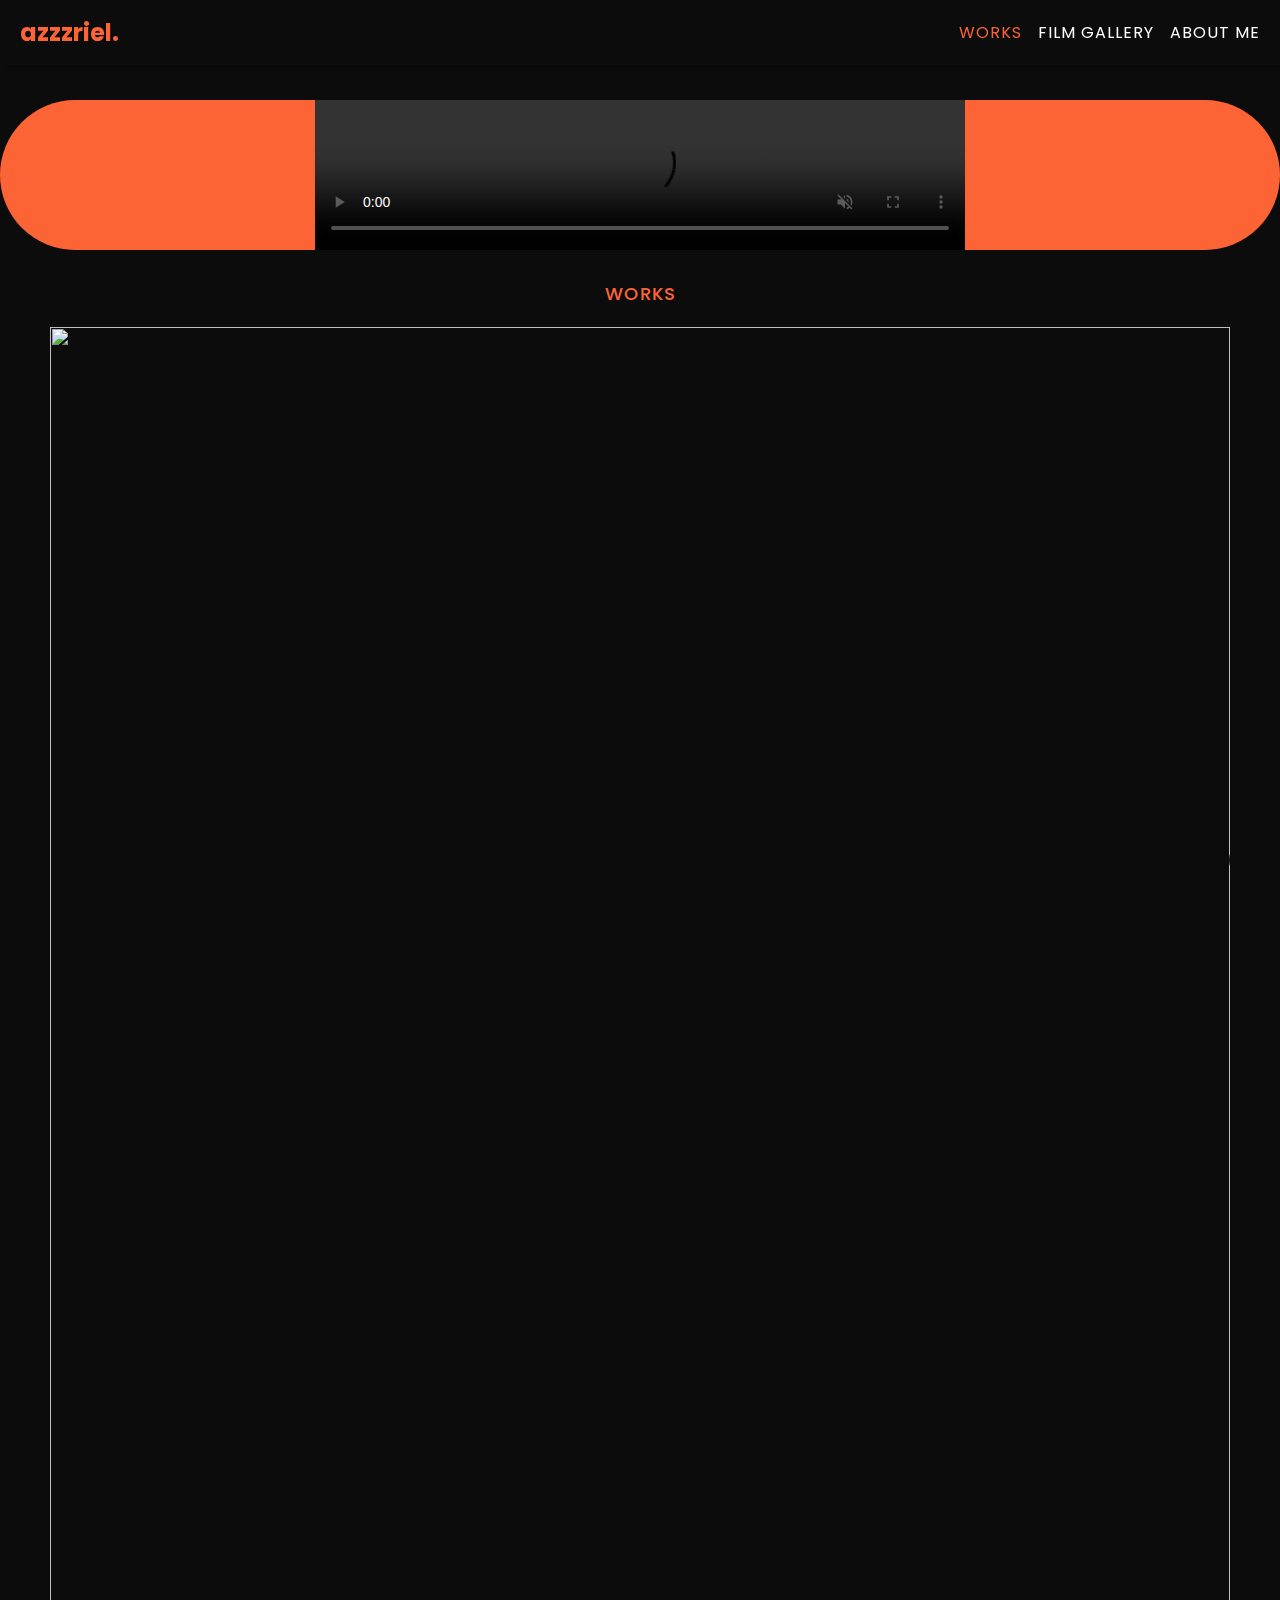
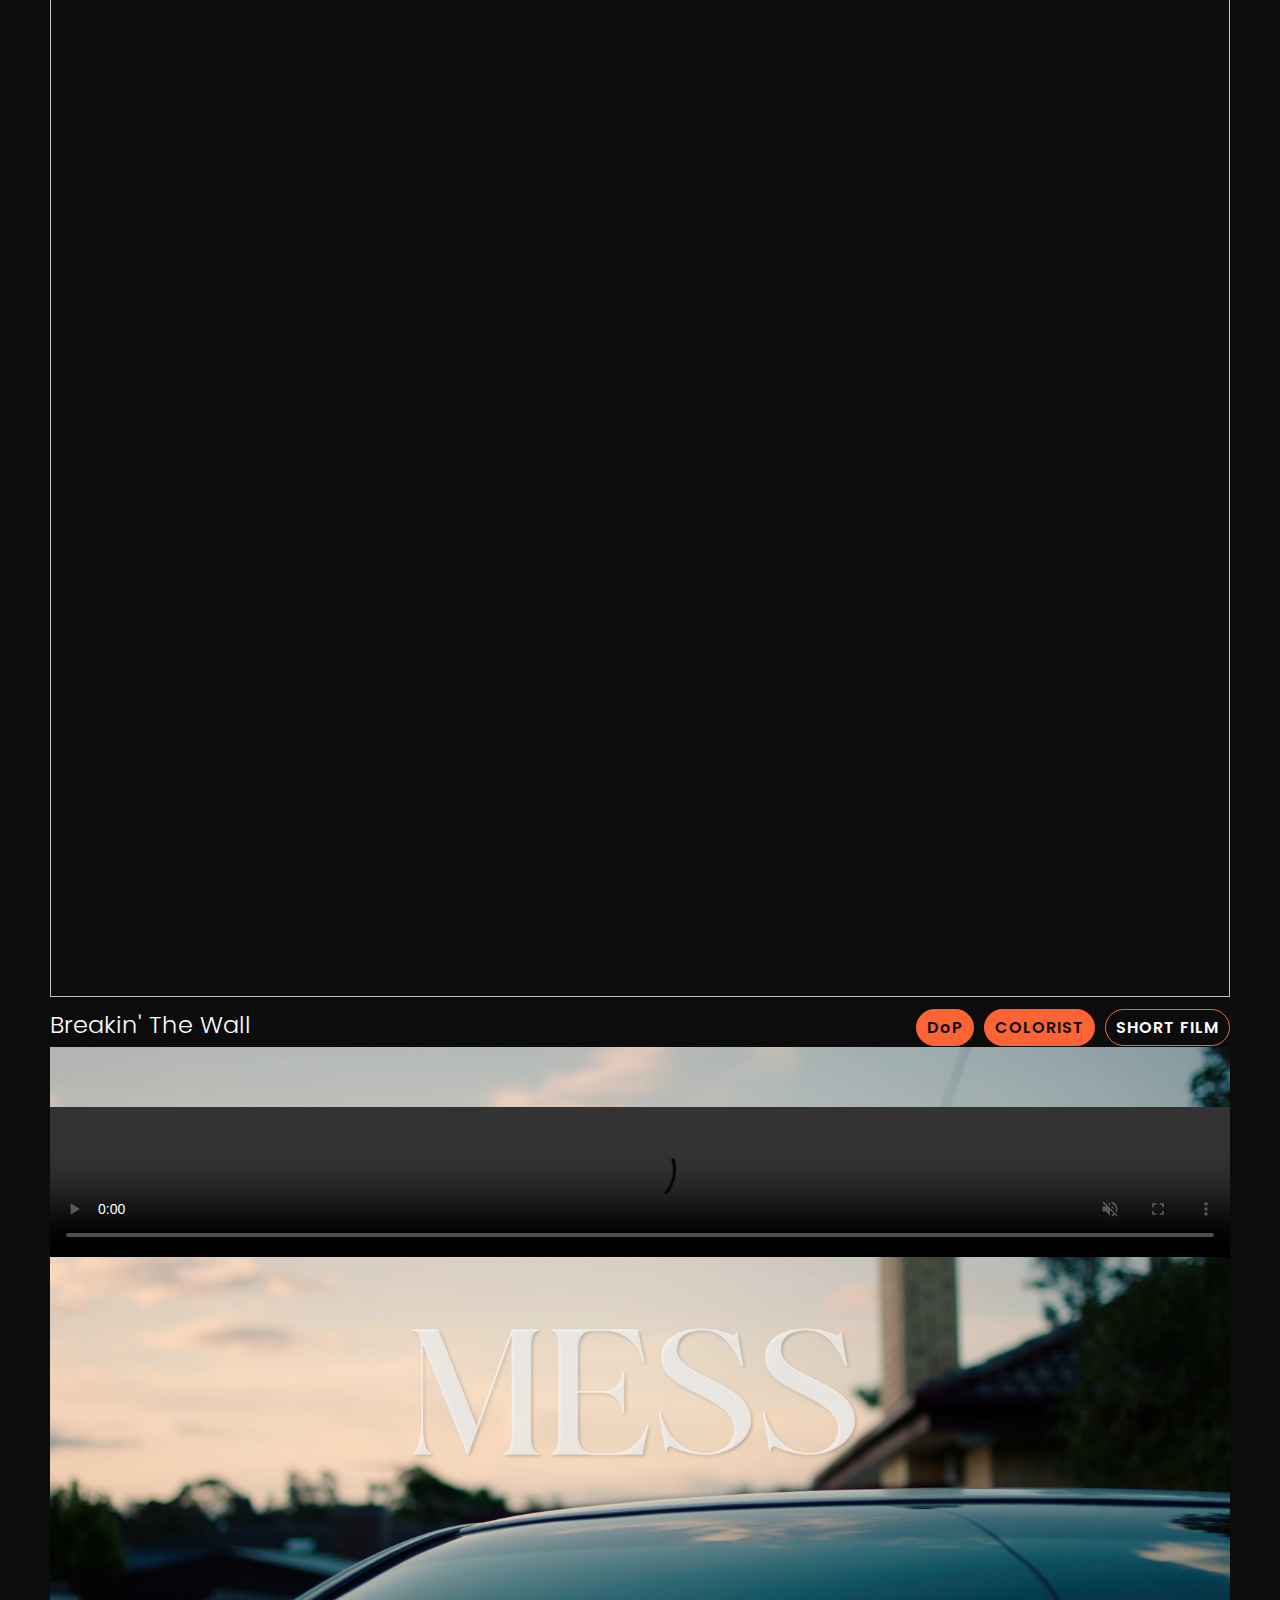
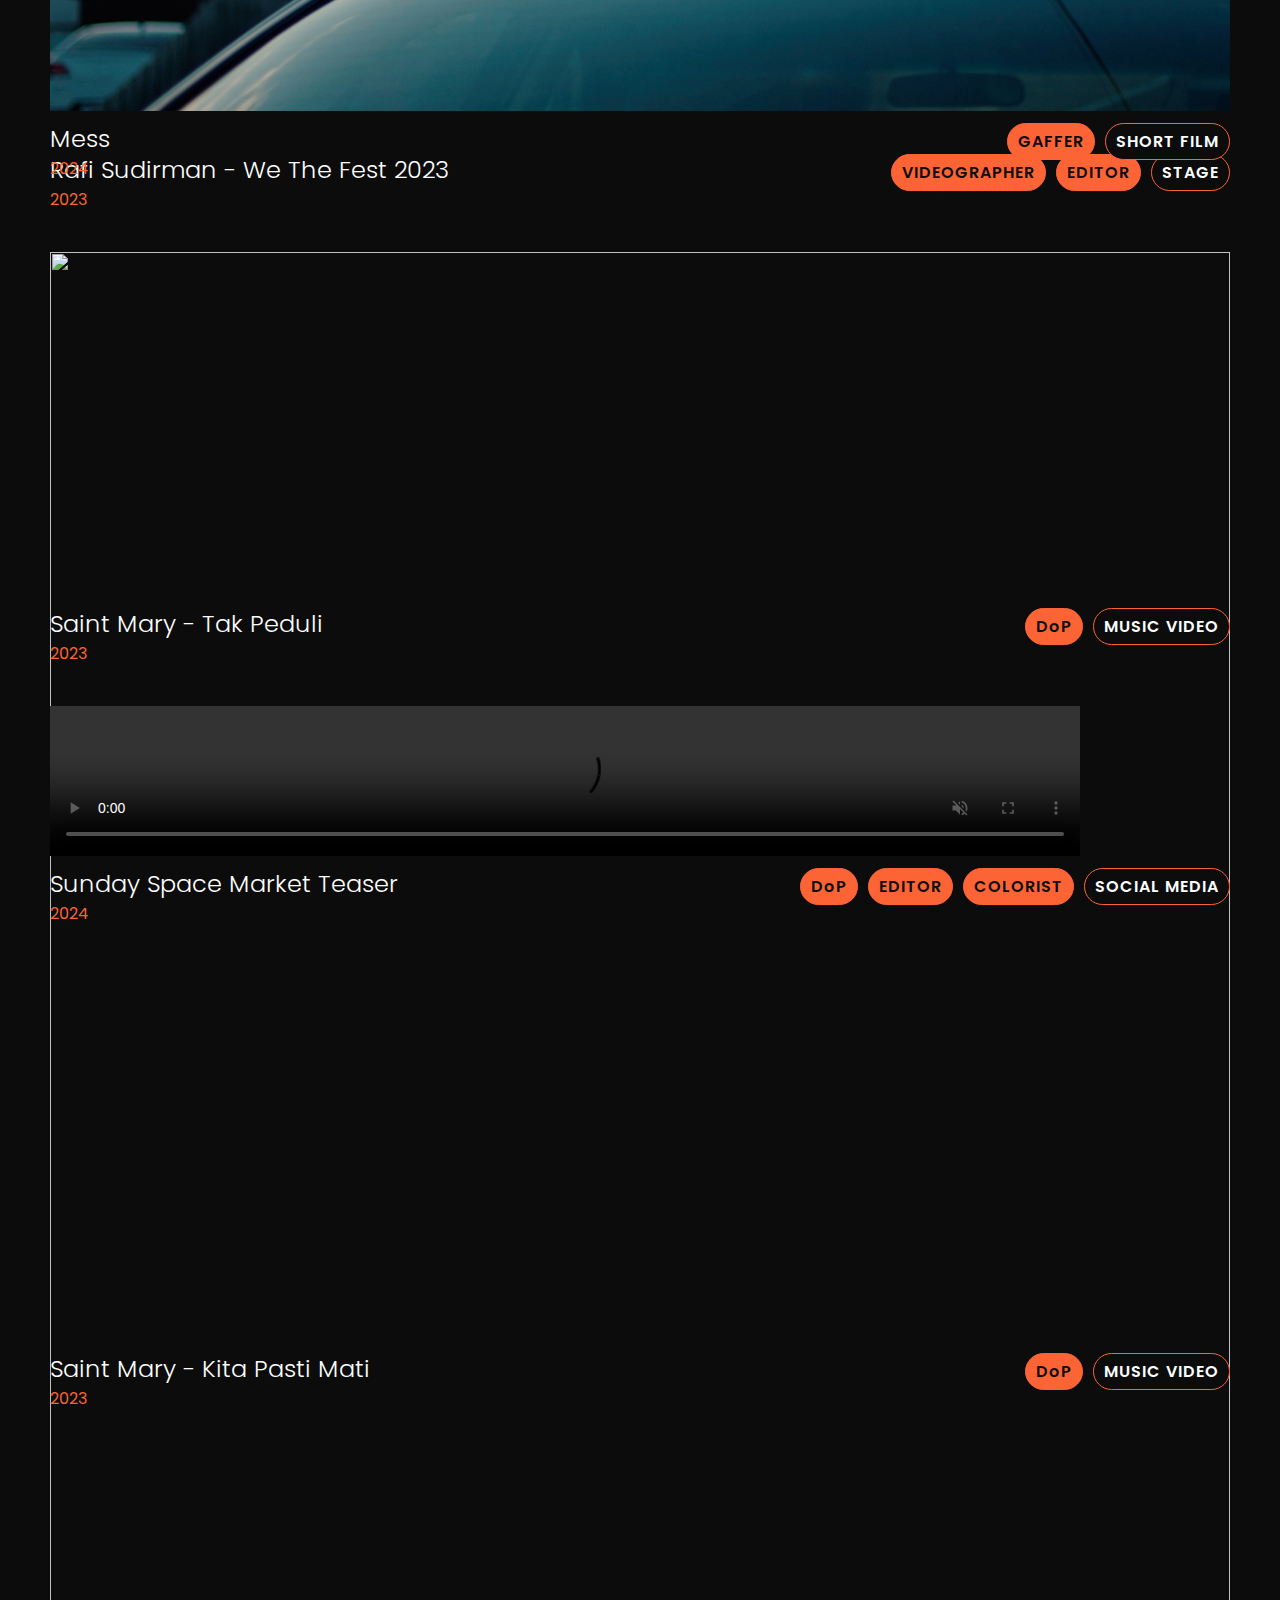
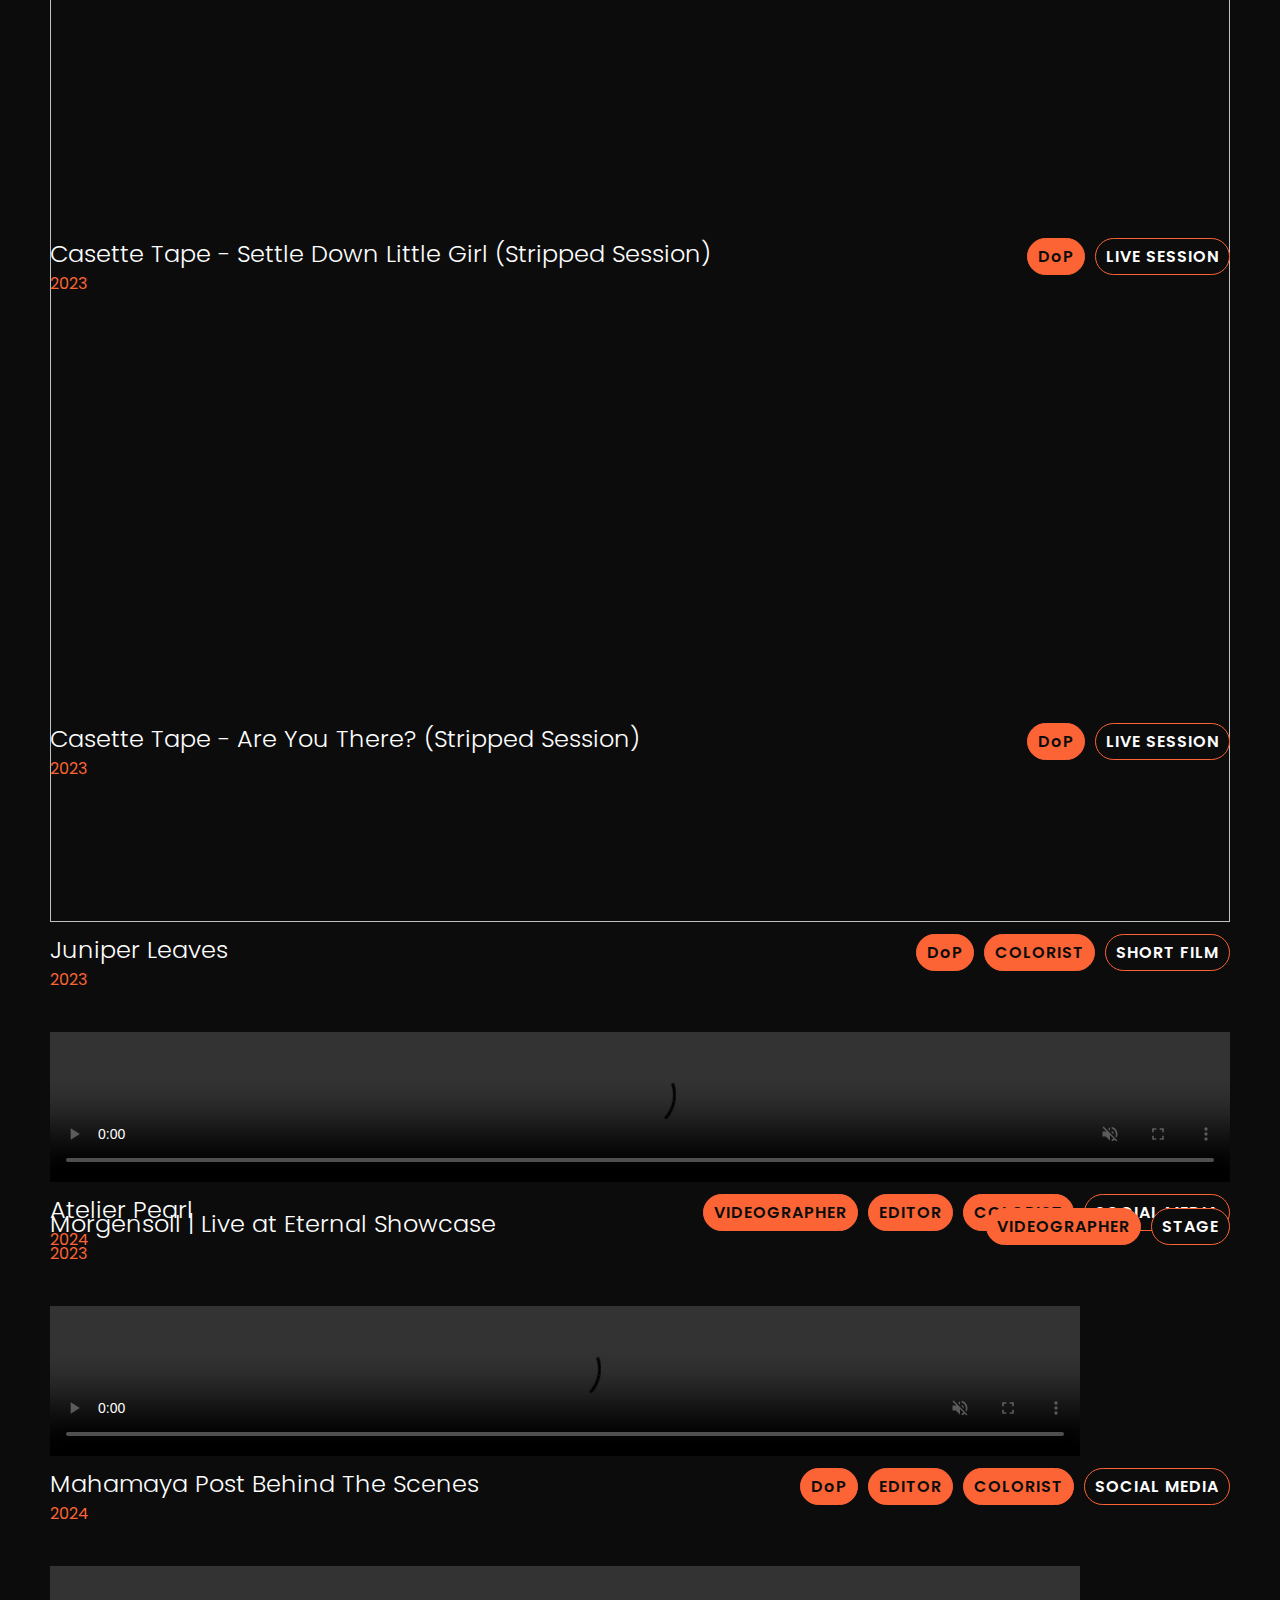
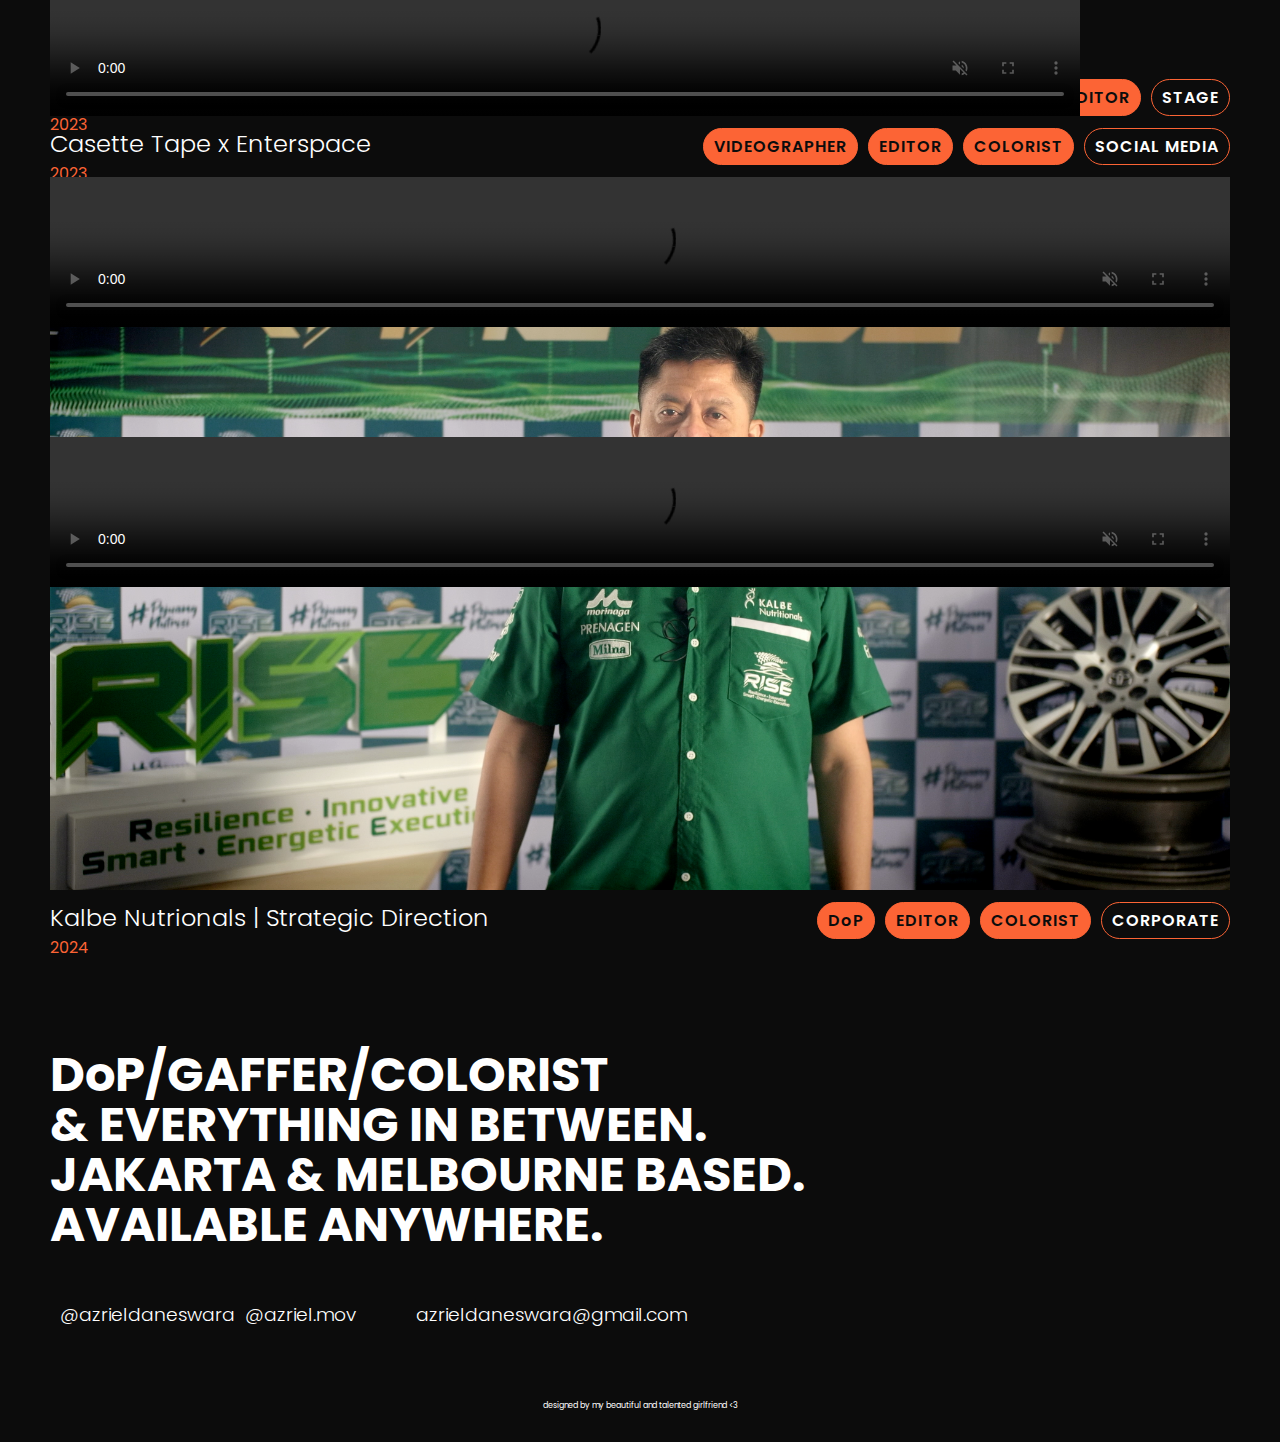
==== index.html @ 89748a07 "Add image" ====
<html lang="en"></html>
<head>
    <meta charset="UTF-8">
    <meta name="viewport" content="width=device-width, initial-scale=1.0">
    <link rel="stylesheet" href="style.css">
    <link rel="stylesheet" href="https://cdnjs.cloudflare.com/ajax/libs/font-awesome/4.7.0/css/font-awesome.min.css">
    <script src="https://kit.fontawesome.com/999fa797e5.js" crossorigin="anonymous"></script>
    <link rel="preconnect" href="https://fonts.googleapis.com">
    <link rel="preconnect" href="https://fonts.gstatic.com" crossorigin>
    <script type="module" src="https://unpkg.com/ionicons@7.1.0/dist/ionicons/ionicons.esm.js"></script>
    <script nomodule src="https://unpkg.com/ionicons@7.1.0/dist/ionicons/ionicons.js"></script>
    <link href="https://fonts.googleapis.com/css2?family=Poppins:ital,wght@0,100;0,200;0,300;0,400;0,500;0,600;0,700;0,800;0,900;1,100;1,200;1,300;1,400;1,500;1,600;1,700;1,800;1,900&display=swap" rel="stylesheet">
    <link rel="icon" href="IMAGES/azriel_logo.png" type="image/x-icon">
    <title>azzzriel.</title>
</head>
<body>
    <div class="arrowup">
        <a href="#">
            <ion-icon name="chevron-up-circle-outline"></ion-icon>
        </a>
    </div>

    <div class="container">
        <div class="header">
            <a href="index.html" class="logo">azzzriel.</a>

            <div class="group">
                <ul class="navbar">
                    <li><a href="index.html" class="active">WORKS</a></li>
                    <li><a href="filmgallery.html">FILM GALLERY</a></li>
                    <li><a href="aboutme.html">ABOUT ME</a></li>
                </ul>
            </div>
        </div>
        
        <div class="landing">
            <div class="showreel">
                <!-- <iframe
                    src="https://www.youtube.com/embed/08TsNVmDS-8?si=S744cr6_Y9NCo9oM" title="YouTube video player" frameborder="0" allow="accelerometer; autoplay; clipboard-write; encrypted-media; gyroscope; picture-in-picture; web-share" referrerpolicy="strict-origin-when-cross-origin" allowfullscreen>
                </iframe> -->

                <video autoplay loop controls muted src="IMAGES/my everything showreel.mp4"></video>
            </div>

            <div class="title">
                <h1>
                    WORKS
                </h1>
                <ion-icon name="arrow-down-outline"></ion-icon>
            </div>

            <div class="works">
                <div class="c1">
                    <div>
                        <div>
                            <a href="breakinthewall.html">
                                <img src="https://github.com/mekflari/azzzriel/blob/main/IMAGES/breakinthewall3.jpg">
                            </a> 
                        </div>

                        <div class="desc">
                            <div>
                                <a href="breakinthewall.html">
                                    <h3>Breakin' The Wall</h3>
                                </a>
                                <p>2022</p>
                            </div>

                            <div style="display: flex; float: left; gap: 10px;">
                                <div class="role">
                                    <h2>DoP</h2>
                                    <h2>COLORIST</h2>
                                </div>
                                
                                <div class="cat2">
                                    <h2>SHORT FILM</h2>    
                                </div>
                                
                            </div>
                        </div>
                    </div>

                    <div>
                        <div>
                            <a href="jembatankehidupan.html">
                                <video autoplay muted loop controls src="IMAGES/opening.mp4"></video>
                            </a>
                        </div>

                        <div class="desc">
                            <div>
                                <a href="jembatankehidupan.html">
                                    <h3>Jembatan Kehidupan</h3>    
                                </a>
                                <p>2024</p>
                            </div>

                            <div style="display: flex; float: left; gap: 10px;">
                                <div class="role">
                                    <h2>DoP</h2>
                                    <h2>COLORIST</h2>
                                </div>
                                
                                <div class="cat2">
                                    <h2>SHORT FILM</h2>    
                                </div>
                                
                            </div>
                        </div>
                    </div>

                    <div>
                        <div>
                                <iframe 
                                    src="https://www.youtube.com/embed/tYbRyp_MPa0?si=NCiZ2ZowxexEMDh-" title="YouTube video player" frameborder="0" allow="accelerometer; autoplay; clipboard-write; encrypted-media; gyroscope; picture-in-picture; web-share" referrerpolicy="strict-origin-when-cross-origin" allowfullscreen>
                                </iframe>
                        </div>

                        <div class="desc">
                            <div>
                                <h3>Rafi Sudirman - We The Fest 2023</h3>
                                <p>2023</p>
                            </div>

                            <div style="display: flex; float: left; gap: 10px;">
                                <div class="role">
                                    <h2>VIDEOGRAPHER</h2>
                                    <h2>EDITOR</h2>
                                </div>
                                
                                <div class="cat2">
                                    <h2>STAGE</h2>    
                                </div>
                                
                            </div>
                        </div>
                    </div>

                    <div>
                        <div>
                            <a href="juniperleaves.html">
                                <img src="IMAGES/juniper9.png" alt="">
                            </a>
                        </div>

                        <div class="desc">
                            <div>
                                <a href="juniperleaves.html">
                                    <h3>Juniper Leaves</h3>
                                </a>
                                <p>2023</p>
                            </div>

                            <div style="display: flex; float: left; gap: 10px;">
                                <div class="role">
                                    <h2>DoP</h2>
                                    <h2>COLORIST</h2>
                                </div>
                                
                                <div class="cat2">
                                    <h2>SHORT FILM</h2>    
                                </div>
                                
                            </div>
                        </div>
                    </div>

                    <div>
                        <div>
                                <video autoplay muted loop controls src="IMAGES/atelier1.mp4"></video>    
                        </div>

                        <div class="desc">
                            <div>
                                <h3>Atelier Pearl</h3>
                                <p>2024</p>
                            </div>

                            <div style="display: flex; float: left; gap: 10px;">
                                <div class="role">
                                    <h2>VIDEOGRAPHER</h2>
                                    <h2>EDITOR</h2>
                                    <h2>COLORIST</h2>
                                </div>
                                
                                <div class="cat2">
                                    <h2>SOCIAL MEDIA</h2>    
                                </div>
                                
                            </div>
                        </div>
                    </div>

                    <div>
                        <div>
                                <iframe 
                                    src="https://www.youtube.com/embed/-m-BBaX5uXI?si=zb0UPKPf_3zxZwxr" title="YouTube video player" frameborder="0" allow="accelerometer; autoplay; clipboard-write; encrypted-media; gyroscope; picture-in-picture; web-share" referrerpolicy="strict-origin-when-cross-origin" allowfullscreen>
                                </iframe>
                        </div>

                        <div class="desc">
                            <div>
                                <h3>Rafi Sudirman - Java Jazz Festival 2023</h3>
                                <p>2023</p>
                            </div>

                            <div style="display: flex; float: left; gap: 10px;">
                                <div class="role">
                                    <h2>VIDEOGRAPHER</h2>
                                    <h2>EDITOR</h2>
                                </div>
                                
                                <div class="cat2">
                                    <h2>STAGE</h2>    
                                </div>
                                
                            </div>
                        </div>
                    </div>

                    <div>
                        <div>
                                <video autoplay loop muted controls src="IMAGES/mk1.mp4"></video>
                        </div>

                        <div class="desc">
                            <div>
                                <h3>Mahamaya Kitchen</h3>
                                <p>2023</p>
                            </div>

                            <div style="display: flex; float: left; gap: 10px;">
                                <div class="role">
                                    <h2>VIDEOGRAPHER</h2>
                                    <h2>EDITOR</h2>
                                    <h2>COLORIST</h2>
                                </div>
                                
                                <div class="cat2">
                                    <h2>SOCIAL MEDIA</h2>    
                                </div>
                                
                            </div>
                        </div>
                    </div>

                    <div>
                        <div>
                            <a href="logicmess.html">
                                <video autoplay muted loop controls src="IMAGES/logicmess.mp4"></video>
                            </a>
                        </div>

                        <div class="desc">
                            <div>
                                <a href="logicmess.html">
                                    <h3>Arash Buana Showcase Highlight</h3>
                                </a>
                                
                                <p>2023</p>
                            </div>

                            <div style="display: flex; float: left; gap: 10px;">
                                <div class="role">
                                    <h2>VIDEOGRAPHER</h2>
                                    <h2>EDITOR</h2>
                                </div>
                                
                                <div class="cat2">
                                    <h2>STAGE</h2>    
                                </div>
                                
                            </div>
                        </div>
                    </div>

                </div>

                <div class="c2">
                    <div>
                        <div>
                            <a href="mess.html">
                                <img src="IMAGES/mess5.jpeg">
                            </a> 
                        </div>

                        <div class="desc">
                            <div>
                                <a href="mess.html">
                                    <h3>Mess</h3>
                                </a>
                                <p>2024</p>
                            </div>

                            <div style="display: flex; float: left; gap: 10px;">
                                <div class="role">
                                    <h2>GAFFER</h2>
                                </div>
                                
                                <div class="cat2">
                                    <h2>SHORT FILM</h2>    
                                </div>
                                
                            </div>
                        </div>
                    </div>

                    <div>
                        <div>
                                <iframe
                                    src="https://www.youtube.com/embed/85HYRHrJHdY?si=WRpTzwxZLQUI0557" title="YouTube video player" frameborder="0" allow="accelerometer; autoplay; clipboard-write; encrypted-media; gyroscope; picture-in-picture; web-share" referrerpolicy="strict-origin-when-cross-origin" allowfullscreen>
                                </iframe> 
                        </div>

                            <div class="desc">
                                <div>
                                    <h3>Saint Mary - Tak Peduli</h3>
                                    <p>2023</p>
                                </div>
    
                                <div style="display: flex; float: left; gap: 10px;">
                                    <div class="role">
                                        <h2>DoP</h2>
                                    </div>
                                    
                                    <div class="cat2">
                                        <h2>MUSIC VIDEO</h2>    
                                    </div>
                                    
                                </div>   
                        </div>

                        
                    </div>
                    
                    <div>
                        <div>
                            <video autoplay muted loop controls src="IMAGES/ssm1.mp4"></video>  
                        </div>

                        <div class="desc">
                            <div>
                                <h3>Sunday Space Market Teaser</h3>
                                <p>2024</p>
                            </div>

                            <div style="display: flex; float: left; gap: 10px;">
                                <div class="role">
                                    <h2>DoP</h2>
                                    <h2>EDITOR</h2>
                                    <h2>COLORIST</h2>
                                </div>
                                
                                <div class="cat2">
                                    <h2>SOCIAL MEDIA</h2>    
                                </div>
                                
                            </div>
                        </div>
                    </div>

                    <div>
                        <div>
                                <iframe 
                                src="https://www.youtube.com/embed/RXK_qewYXO8?si=-2JFkfqmhlrknTwN" title="YouTube video player" frameborder="0" allow="accelerometer; autoplay; clipboard-write; encrypted-media; gyroscope; picture-in-picture; web-share" referrerpolicy="strict-origin-when-cross-origin" allowfullscreen>
                                </iframe>
                        </div>

                        <div class="desc">
                            <div>
                                <h3>Saint Mary - Kita Pasti Mati</h3>
                                <p>2023</p>
                            </div>

                            <div style="display: flex; float: left; gap: 10px;">
                                <div class="role">
                                    <h2>DoP</h2>
                                </div>
                                
                                <div class="cat2">
                                    <h2>MUSIC VIDEO</h2>    
                                </div>
                                
                            </div>
                        </div>
                    </div>

                    <div>
                            <div>
                                    <iframe 
                                        src="https://www.youtube.com/embed/5t6fX6Cphj8?si=tG-tSpg3b7LQcJK7" title="YouTube video player" frameborder="0" allow="accelerometer; autoplay; clipboard-write; encrypted-media; gyroscope; picture-in-picture; web-share" referrerpolicy="strict-origin-when-cross-origin" allowfullscreen>
                                    </iframe> 
                            </div>

                            <div class="desc">
                                <div>
                                    <h3>Casette Tape - Settle Down Little Girl (Stripped Session)</h3>
                                    <p>2023</p>
                                </div>
    
                                <div style="display: flex; float: left; gap: 10px;">
                                    <div class="role">
                                        <h2>DoP</h2>
                                    </div>
                                    
                                    <div class="cat2">
                                        <h2>LIVE SESSION</h2>    
                                    </div>
                                    
                                </div>
                            </div>
                    </div>

                    <div>
                            <div>
                                    <iframe 
                                        src="https://www.youtube.com/embed/m-Fo6HYBjqw?si=2d3_7oXNBnqaqWnL" title="YouTube video player" frameborder="0" allow="accelerometer; autoplay; clipboard-write; encrypted-media; gyroscope; picture-in-picture; web-share" referrerpolicy="strict-origin-when-cross-origin" allowfullscreen>
                                    </iframe> 
                            </div>

                            <div class="desc">
                                <div>
                                    <h3>Casette Tape - Are You There? (Stripped Session)</h3>
                                    <p>2023</p>
                                </div>
    
                                <div style="display: flex; float: left; gap: 10px;">
                                    <div class="role">
                                        <h2>DoP</h2>
                                    </div>
                                    
                                    <div class="cat2">
                                        <h2>LIVE SESSION</h2>    
                                    </div>
                                    
                                </div>
                            </div>
                    </div>

                    <div>
                            <div>
                                    <iframe
                                        src="https://www.youtube.com/embed/96naYE-a3aA?si=ufsjVA-eX4OLwpkj" title="YouTube video player" frameborder="0" allow="accelerometer; autoplay; clipboard-write; encrypted-media; gyroscope; picture-in-picture; web-share" referrerpolicy="strict-origin-when-cross-origin" allowfullscreen>
                                    </iframe>
                            </div>

                            <div class="desc">
                                <div>
                                    <h3>Morgensoll | Live at Eternal Showcase</h3>
                                    <p>2023</p>
                                </div>
    
                                <div style="display: flex; float: left; gap: 10px;">
                                    <div class="role">
                                        <h2>VIDEOGRAPHER</h2>
                                    </div>
                                    
                                    <div class="cat2">
                                        <h2>STAGE</h2>    
                                    </div>
                                    
                                </div>
                            </div>
                    </div>

                    <div>
                            <div>
                                    <video autoplay muted loop controls src="IMAGES/btsmonde.mp4"></video>
                            </div>

                            <div class="desc">
                                <div>
                                    <h3>Mahamaya Post Behind The Scenes</h3>
                                    <p>2024</p>
                                </div>
    
                                <div style="display: flex; float: left; gap: 10px;">
                                    <div class="role">
                                        <h2>DoP</h2>
                                        <h2>EDITOR</h2>
                                        <h2>COLORIST</h2>
                                    </div>
                                    
                                    <div class="cat2">
                                        <h2>SOCIAL MEDIA</h2>    
                                    </div>
                                    
                                </div>
                            </div>
                    </div>

                    <div>
                        <div>
                                <video autoplay muted loop controls src="IMAGES/ctenterprise.mp4"></video>
                        </div>

                        <div class="desc">
                            <div>
                                <h3>Casette Tape x Enterspace</h3>
                                <p>2023</p>
                            </div>

                            <div style="display: flex; float: left; gap: 10px;">
                                <div class="role">
                                    <h2>VIDEOGRAPHER</h2>
                                    <h2>EDITOR</h2>
                                    <h2>COLORIST</h2>
                                </div>
                                
                                <div class="cat2">
                                    <h2>SOCIAL MEDIA</h2>    
                                </div>
                                
                            </div>
                        </div>
                    </div>

                    <div>
                        <div>
                            <a href="kalbe.html">
                                <img src="IMAGES/kalbe3.jpg" alt="">
                            </a>
                        </div>

                        <div class="desc">
                            <div>
                                <a href="kalbe.html">
                                    <h3>Kalbe Nutrionals | Strategic Direction</h3>
                                </a>
                                
                                <p>2024</p>
                            </div>

                            <div style="display: flex; float: left; gap: 10px;">
                                <div class="role">
                                    <h2>DoP</h2>
                                    <h2>EDITOR</h2>
                                    <h2>COLORIST</h2>
                                </div>
                                
                                <div class="cat2">
                                    <h2>CORPORATE</h2>    
                                </div>
                                
                            </div>
                        </div>
                    </div>
                </div>
            </div>

            <div class="about">
                <h1>DoP/GAFFER/COLORIST
                    <br> & EVERYTHING IN BETWEEN.
                    <br> JAKARTA & MELBOURNE BASED.
                    <br> AVAILABLE ANYWHERE.
                </h1>
                <br>
                <br>

                <div class="contact">
                    <div class="insta">
                        <div class="icon">
                            <ion-icon name="logo-instagram"></ion-icon>
                        </div>
                        
                        <h3>@azrieldaneswara</h3>
                        <h3>@azriel.mov</h3>
                    </div>

                    <br>
                    <br>

                    <div class="mail">
                        <div class="icon">
                            <ion-icon name="mail-outline"></ion-icon>
                        </div>
                        <h3>azrieldaneswara@gmail.com</h3>
                    </div>
                </div>

            </div>

            

            <div class="footer">
                <p>designed by my beautiful and talented girlfriend <3</p>
            </div>
        </div>
    </div>
</body>
</html>
---- style.css ----
* {
    margin: 0;
    padding: 0;
    font-family: 'Poppins';
}

html {
    scroll-behavior: smooth;
}

body {
    min-height: 100vh;
    overflow-x: hidden;
    background-color: #0C0C0C;
}

.poppins-regular {
    font-family: "Poppins", sans-serif;
    font-weight: 400;
    font-style: normal;
}

.poppins-bold {
    font-family: "PoppinsBold", sans-serif;
    font-weight: 700;
    font-style: normal;
}

.arrowup {
    position: fixed;
    width: 40px;
    height: 40px;
    background: #0C0C0C;
    border-radius: 50%;
    bottom: 20px;
    right: 50px;
    text-align: center;
    justify-content: center;
}

.arrowup a {
    text-decoration: none;
    text-align: center;
    color: #FC6435;
    font-size: 40px;
}

.header h1 {
    font-family: "Poppins";
    font-size: 24px;
    color: #FC6435;
}

.header {
    position: fixed;
    z-index: 100;
    top: 0;
    left: 0;
    width: 100%;
    height: 65px;
    padding: 20px 50px;
    display: flex;
    justify-content: space-between;
    box-sizing: border-box;
    align-items: center;
    box-shadow: 5px 5px 5px rgba(0, 0, 0, 0.2);
    background-color: #0C0C0C;
}

.logo {
    color: #FC6435;
    font-family: 'Poppins';
    text-decoration: none;
    font-size: 32px;
    font-weight: 700;
}

.group {
    display: flex;
    align-items: center;
}

.header ul {
    position: relative;
    display: flex;
    gap: 30px;
}

.header ul li {
    list-style: none;
}

.header ul li a {
    position: relative;
    text-decoration: none;
    font-size: 14px;
    color: white;
    letter-spacing: 1px;
}

.header ul li a::before {
    content: '';
    position: absolute;
    bottom: -2px;
    width: 100%;
    height: 2px;
    background-color: white;
    transform: scaleX(0);
    transition: transform 0.5s ease-in-out;
    transform-origin: right;
}

.header ul li a:hover::before{
    transform: scaleX(1);
    transform-origin: left;
}

.navbar a.active {
    color:#FC6435;
}

.landing {
    margin-top: 80px;
    text-align: center;
}

/* Showreel and title adjustments */
.showreel video {
    width: 100%; /* Makes the video responsive */
    max-width: 800px; /* Optional: Set a max width if you want */
    margin: 0 auto; /* Center the video */
}

.title {
    text-align: center; /* Center the title below the video */
}

/* Responsive: For larger screens */
@media (min-width: 768px) {
    .grid-container {
        grid-template-columns: 1fr 1fr; /* Two columns on medium to large screens */
        align-items: center;
        justify-content: space-between;
    }

    .showreel {
        grid-column: 1; /* Ensure it stays on the first column */
    }

    .title {
        grid-column: 2; /* Title on the second column */
    }
}


.showreel {
    background-color: #FC6435;
    border-radius: 300px;
    margin-top: 100px;
}

.title {
    margin-top: 80px;
}

.title h1 {
    font-family: "Poppins";
    font-size: 24px;
    color: #FC6435;
    letter-spacing: 1px;
    font-weight: 500;
}

.title ion-icon {
    color: white;
}

.footer {
    margin-bottom: 30px;
}

.footer p {
    font-size: 8px;
    color: white;
}

.gallery {
    margin: 100px 50px;
    text-align: center;
}

.film {
    display: grid;
    grid-template-areas:
    'col1 col2 col3 col4 col5';
    gap: 20px;
    padding: 20px 0;
}

.film img {
    width: 100%;
    height: auto;
    margin-bottom: 20px;
    border-radius: 8px;
}

.about {
    margin-left: 50px;
    margin-top: 50px;
    margin-bottom: 100px;
}

.about h1 {
    color: white;
    font-size: 64px;
    text-align: left;
    line-height: 64px;
}

.contact {
    text-align: left;
    display: flex;
    float: left;
    gap: 25px;
}

.insta {
    display: flex;
    float: left;
    gap: 10px;
}

.mail {
    display: flex;
    float: left;
    gap: 10px;
}

.contact h3 {
    color: white;
    font-weight: 300;
}

.icon {
    font-size: 32px;
    color: white;
}

.works {
    display: grid;
    grid-template-columns: repeat(8, 1fr); /* 8 equal columns */
    grid-template-areas: 
    'c1 c1 c1 c1 c2 c2 c2 c2'; /* Assign grid areas */
    gap: 50px; /* Optional: Add some space between the items */
    padding-top: 20px;
    overflow-x: hidden;
    margin-left: 50px;
    margin-right: 50px;
}

.works img {
    width: 100%; /* Take up the full width of the grid area */
    height: auto; /* Keep aspect ratio */
}

.works video {
    width: 100%; /* Take up the full width of the grid area */
    height: auto; /* Keep aspect ratio */
}

.works iframe {
    width: 100%;
    height: 375px;
}

.works a {
    text-decoration: none;
    transition: .5s ease;
}

.works a:hover {
    opacity: 0.5;
}

.works h3 {
    font-size: 20px;
    font-weight: 300;
    color: white;
    padding-bottom: 0;
    letter-spacing: 0px;
    text-align: left;
}

.works p {
    padding-top: 0;
    padding-bottom: 10px;
    font-size: 12px;
    color: #FC6435;
    text-align: left;
}

.works h2 {
    color: white;
    background-color: #0C0C0C;
    border: 1px solid #FC6435;
    border-radius: 80px;
    min-width: 20px;
    max-width: 100px;
    font-size: 10px;
    font-weight: 550;
    letter-spacing: 1px;
    padding: 5px 12px;
    text-align: center;
}

.cat1 {
    display: none;
}

.role {
    display: flex;
    float: left;
    gap: 10px;
}

.role h2 {
    color: #0C0C0C;
    background-color: #FC6435;
    border-radius: 80px;
    min-width: 20px;
    max-width: 100px;
    font-size: 10px;
    font-weight: 550;
    letter-spacing: 1px;
    padding: 5px 12px;
    text-align: center;
}

.c1 {
    grid-area: c1;
}

.c2 {
    grid-area: c2;
}

.desc {
    display: grid;
    grid-template-columns: 1fr auto; /* Make name take up space and tag take up auto width */
    justify-content: space-between; /* Distribute the name and tag evenly */
    padding-top: 10px;
    padding-bottom: 10px;
    align-items: baseline; /* Vertically center-align content */
    text-align: left; /* Ensure text is aligned left */
    gap: 20px;
}

.landingwork {
    margin-top: 70px;
    text-align: center;
}

.back {
    top: 90px;
    left: 50px;
    width: 56px;
    height: 56px;
    text-align: center;
    justify-content: center;
    position: absolute;
}

.back a {
    text-decoration: none;
    color: #FC6435;
    font-size: 56px;
    text-align: center;
}

.worktitle {
    text-align: center;
}

.worktitle h1 {
    color: white;
    font-size: 72px;
    font-weight: 700;
    line-height: 64px;
}

.worktitle h2 {
    color: #FC6435;
    font-size: 32px;
    font-weight: 500;
    letter-spacing: 2px;
}

.stills img{
    max-width: 900px;
    padding-bottom: 20px;
    padding-top: 20px;
}

.stills video {
    max-width: 900px;
    padding-bottom: 20px;
    padding-top: 20px;
}

.stills iframe {
    width: 900px;
    height: 600px;
    padding-bottom: 20px;
    padding-top: 20px;
}

@media screen and (min-width: 480px) and (max-width: 600px) {
    .header {
        padding: 10px 20px;
    }
    
    .logo {
        font-size: 24px;
    }

    .group ul li a {
        font-size: 14px;
    }

    .header ul {
        gap: 16px;
    }

    .showreel video {
        width: 300px;
    }

    .title {
        margin-top: 30px;
    }

    .title h1 {
        font-size: 18px;
    }

    .works {
        margin-left: 20px;
        margin-right: 20px;
        gap: 20px; 
        grid-template-areas: 
        'c1 c1 c1 c1'
        'c2 c2 c2 c2';  
        grid-template-columns: 1fr; 
    }
    
    .works iframe {
        height: 150px;
    }
    
    .works h3 {
        font-size: 16px;
    }

    .works h2 {
        font-size: 10px;
        min-width: 0px;
        max-width: 1000px;
        padding: 5px 10px;
    }

    .works p {
        font-size: 10px;
        padding-bottom: 0;
    }

    .role {
        margin-bottom: 20px;
    }

    .role h2 {
        min-width: 5px;
        max-width: 1000px;
    }

    .desc {
        width: 100%;
        padding-bottom: 20px;
    }

    .gallery {
        margin: 50px 20px;
    }

    .film {
        gap: 10px;
    }

    .gallery img {
        border-radius: 4px;
    }

    .back {
        left: 30px;
        top: 80px;
    }

    .back a {
        font-size: 40px;
    }

    .worktitle h1{
        font-size: 24px;
        line-height: 32px;

    }

    .worktitle h2 {
        font-size: 16px;
    }

    .stills img, video{
        width: 450px;
        height: auto;
    }

    .about {
        margin-left: 20px;
    }

    .about h1 {
        font-size: 32px;
        line-height: 32px;
    }

    .contact {
        font-size: 10px;
    }

    .icon {
        font-size: 16px;
    }

    .stills iframe {
        width: 400px;
        height: 250px;
    }
}

@media screen and (max-width: 479px) {
    .header {
        padding: 10px 20px;
    }
    
    .logo {
        font-size: 14px;
    }

    .group ul li a {
        font-size: 8px;
    }

    .header ul {
        gap: 10px;
    }

    .showreel video {
        width: 200px;
    }

    .title {
        margin-top: 30px;
    }

    .title h1 {
        font-size: 18px;
    }

    .gallery {
        margin: 35px 20px;
    }

    .gallery img {
        border-radius: 6px;
        padding-bottom: 0px;
    }

    .back {
        display: none;
    }

    .worktitle h1{
        font-size: 24px;
    }

    .worktitle h2 {
        font-size: 16px;
    }

    .stills img, video{
        width: 300px;
        height: auto;
    }

    .about {
        margin-left: 20px;
    }

    .about h1 {
        font-size: 48px;
        line-height: 40px;
    }

    .works h3 {
        font-size: 10px;
    }

    .works h2 {
        font-size: 6px;
        min-width: 0px;
        max-width: 1000px;
    }

    .works p {
        font-size: 6px;
        padding-bottom: 0;
    }

    .role {
        margin-bottom: 20px;
    }

    .role h2 {
        min-width: 5px;
        max-width: 1000px;
    }

    .desc {
        width: 100%;
        padding-bottom: 40px;
    }
}

@media screen and (min-width: 601px) and (max-width: 699px) {
    .header {
        padding: 10px 20px;
    }
    
    .logo {
        font-size: 24px;
    }

    .group ul li a {
        font-size: 14px;
    }

    .header ul {
        gap: 16px;
    }

    .showreel video {
        width: 400px;
    }

    .title {
        margin-top: 30px;
    }

    .title h1 {
        font-size: 18px;
    }

    .gallery {
        margin: 50px 20px;
    }

    .film {
        gap: 10px;
    }

    .gallery img {
        border-radius: 4px;
    }

    .back {
        left: 30px;
        top: 80px;
    }

    .back a {
        font-size: 40px;
    }

    .worktitle h1{
        font-size: 32px;
        line-height: 32px;

    }

    .worktitle h2 {
        font-size: 16px;
    }

    .stills img, video{
        width: 450px;
        height: auto;
    }

    .about h1 {
        font-size: 32px;
        line-height: 32px;
    }

    .contact {
        font-size: 10px;
        gap: 10px;
    }

    .icon {
        font-size: 16px;
    }

    .works {
        margin-left: 20px;
        margin-right: 20px;
        gap: 20px; 
        grid-template-areas: 
        'c1 c1 c1 c1'
        'c2 c2 c2 c2';  
        grid-template-columns: 1fr; 
    }
    
    .works iframe {
        height: 150px;
    }
    
    .works h3 {
        font-size: 16px;
    }

    .works h2 {
        font-size: 10px;
        min-width: 0px;
        max-width: 1000px;
        padding: 5px 10px;
    }

    .works p {
        font-size: 10px;
        padding-bottom: 0;
    }

    .role {
        margin-bottom: 20px;
    }

    .role h2 {
        min-width: 5px;
        max-width: 1000px;
    }

    .desc {
        width: 100%;
        padding-bottom: 40px;
    }

    .stills iframe {
        width: 500px;
        height: 200px;
    }
}

@media screen and (min-width: 700px) and (max-width: 799px) {
    .header {
        padding: 10px 20px;
    }
    
    .logo {
        font-size: 24px;
    }

    .group ul li a {
        font-size: 16px;
    }

    .header ul {
        gap: 16px;
    }

    .showreel video {
        width: 400px;
    }

    .title {
        margin-top: 30px;
    }

    .title h1 {
        font-size: 18px;
    }

    .gallery {
        margin: 50px 20px;
    }

    .film {
        gap: 10px;
    }

    .gallery img {
        border-radius: 4px;
    }

    .back {
        left: 30px;
        top: 80px;
    }

    .back a {
        font-size: 40px;
    }

    .worktitle h1{
        font-size: 32px;
        line-height: 40px;

    }

    .worktitle h2 {
        font-size: 16px;
    }

    .stills img, video{
        width: 600px;
        height: auto;
    }

    .about {
        margin-left: 20px;
    }

    .about h1 {
        font-size: 40px;
        line-height: 40px;
    }

    .works {
        grid-template-columns: 1fr;
        grid-template-areas:
        'c1 c1 c1 c1'
        'c2 c2 c2 c2';
    }

    .works h3 {
        font-size: 16px;
    }

    .works h2 {
        font-size: 10px;
        min-width: 0px;
        max-width: 1000px;
        padding: 5px 10px;
    }

    .works p {
        font-size: 14px;
        padding-bottom: 0;
    }

    .role {
        margin-bottom: 20px;
    }

    .role h2 {
        min-width: 5px;
        max-width: 1000px;
    }

    .desc {
        width: 100%;
        padding-bottom: 40px;
    }

    .stills iframe {
        width: 600px;
        height: 350px;
    }
}

@media screen and (min-width: 800px) and (max-width: 1024px) {
    .header {
        padding: 10px 20px;
    }
    
    .logo {
        font-size: 24px;
    }

    .group ul li a {
        font-size: 16px;
    }

    .header ul {
        gap: 16px;
    }

    .showreel video {
        width: 450px;
    }

    .title {
        margin-top: 30px;
    }

    .title h1 {
        font-size: 18px;
    }

    .gallery {
        margin: 50px 20px;
    }

    .film {
        gap: 10px;
    }

    .gallery img {
        border-radius: 6px;
        padding-bottom: 0px;
    }

    .back {
        left: 50px;
        top: 80px;
    }

    .back a {
        font-size: 40px;
    }

    .worktitle h1{
        font-size: 32px;
        line-height: 40px;

    }

    .worktitle h2 {
        font-size: 16px;
    }

    .stills img, video{
        width: 800px;
        height: auto;
    }

    .about {
        margin-left: 20px;
    }

    .about h1 {
        font-size: 40px;
        line-height: 40px;
    }

    .works {
        grid-template-columns: 1fr;
        grid-template-areas:
        'c1 c1 c1 c1'
        'c2 c2 c2 c2';
    }

    .works h3 {
        font-size: 24px;
    }

    .works h2 {
        font-size: 16px;
        min-width: 0px;
        max-width: 1000px;
        padding: 5px 10px;
    }

    .works p {
        font-size: 16px;
        padding-bottom: 0;
    }

    .role {
        margin-bottom: 20px;
    }

    .role h2 {
        min-width: 5px;
        max-width: 1000px;
    }

    .desc {
        width: 100%;
        padding-bottom: 40px;
    }

    .stills iframe {
        width: 700px;
        height: 400px;
    }
}

@media screen and (min-width: 1024px) and (max-width: 1300px){
    .header {
        padding: 10px 20px;
    }
    
    .logo {
        font-size: 24px;
    }

    .group ul li a {
        font-size: 16px;
    }

    .header ul {
        gap: 16px;
    }

    .showreel video {
        width: 650px;
    }

    .title {
        margin-top: 30px;
    }

    .title h1 {
        font-size: 18px;
    }

    .gallery {
        margin: 50px 20px;
    }

    .film {
        gap: 20px;
    }

    .gallery img {
        border-radius: 6px;
        padding-bottom: 0px;
    }

    .back {
        left: 30px;
        top: 80px;
    }

    .back a {
        font-size: 40px;
    }

    .worktitle h1{
        font-size: 32px;
        line-height: 40px;
    }

    .worktitle h2 {
        font-size: 16px;
    }

    .stills img, video{
        width: 900px;
        height: auto;
    }

    .about {
        margin-left: 50px;
    }

    .about h1 {
        font-size: 48px;
        line-height: 50px;
    }

    .works {
        grid-template-columns: 1fr;
        grid-template-areas:
        'c1 c1 c1 c1'
        'c2 c2 c2 c2';
    }

    .works h3 {
        font-size: 24px;
    }

    .works h2 {
        font-size: 16px;
        min-width: 0px;
        max-width: 1000px;
        padding: 5px 10px;
    }

    .works p {
        font-size: 16px;
        padding-bottom: 0;
    }

    .role {
        margin-bottom: 20px;
    }

    .role h2 {
        min-width: 5px;
        max-width: 1000px;
    }

    .desc {
        width: 100%;
        padding-bottom: 40px;
    }

    .stills iframe {
        width: 800px;
        height: 500px;
    }
}

@media screen and (max-width: 480px) and (min-width: 300px) {
    .header {
        height: 50px;
    }
    
    .works {
        margin-left: 20px;
        margin-right: 20px;
        gap: 20px; 
        grid-template-areas: 
        'c1 c1 c1 c1'
        'c2 c2 c2 c2';  
        grid-template-columns: 1fr; 
    }
    
    .works iframe {
        height: 150px;
    }
    
    .works h3 {
        font-size: 10px;
    }

    .works h2 {
        font-size: 6px;
        min-width: 0px;
        max-width: 1000px;
        padding: 5px 5px;
    }

    .works p {
        font-size: 6px;
        padding-bottom: 0;
    }

    .role {
        margin-bottom: 20px;
    }

    .role h2 {
        min-width: 5px;
        max-width: 1000px;
    }

    .desc {
        width: 100%;
        padding-bottom: 10px;
    }
    
    .gallery {
        margin: 35px 20px;
    }
    
    .gallery img {
        border-radius: 6px;
        padding-bottom: 0px;
    }

    .about {
        margin-left: 20px;
    }

    .about h1 {
        font-size: 24px;
        line-height: 24px;
    }

    .contact {
        gap: 10px;
    }

    .icon {
        font-size: 16px;
    }

    .contact h3 {
        font-size: 8px;
    }

    .footer {
        font-size: 8px;
    }

    .worktitle h1 {
        line-height: 32px;

    }

    .stills iframe {
        width: 300px;
        height: 150px;
    }
}
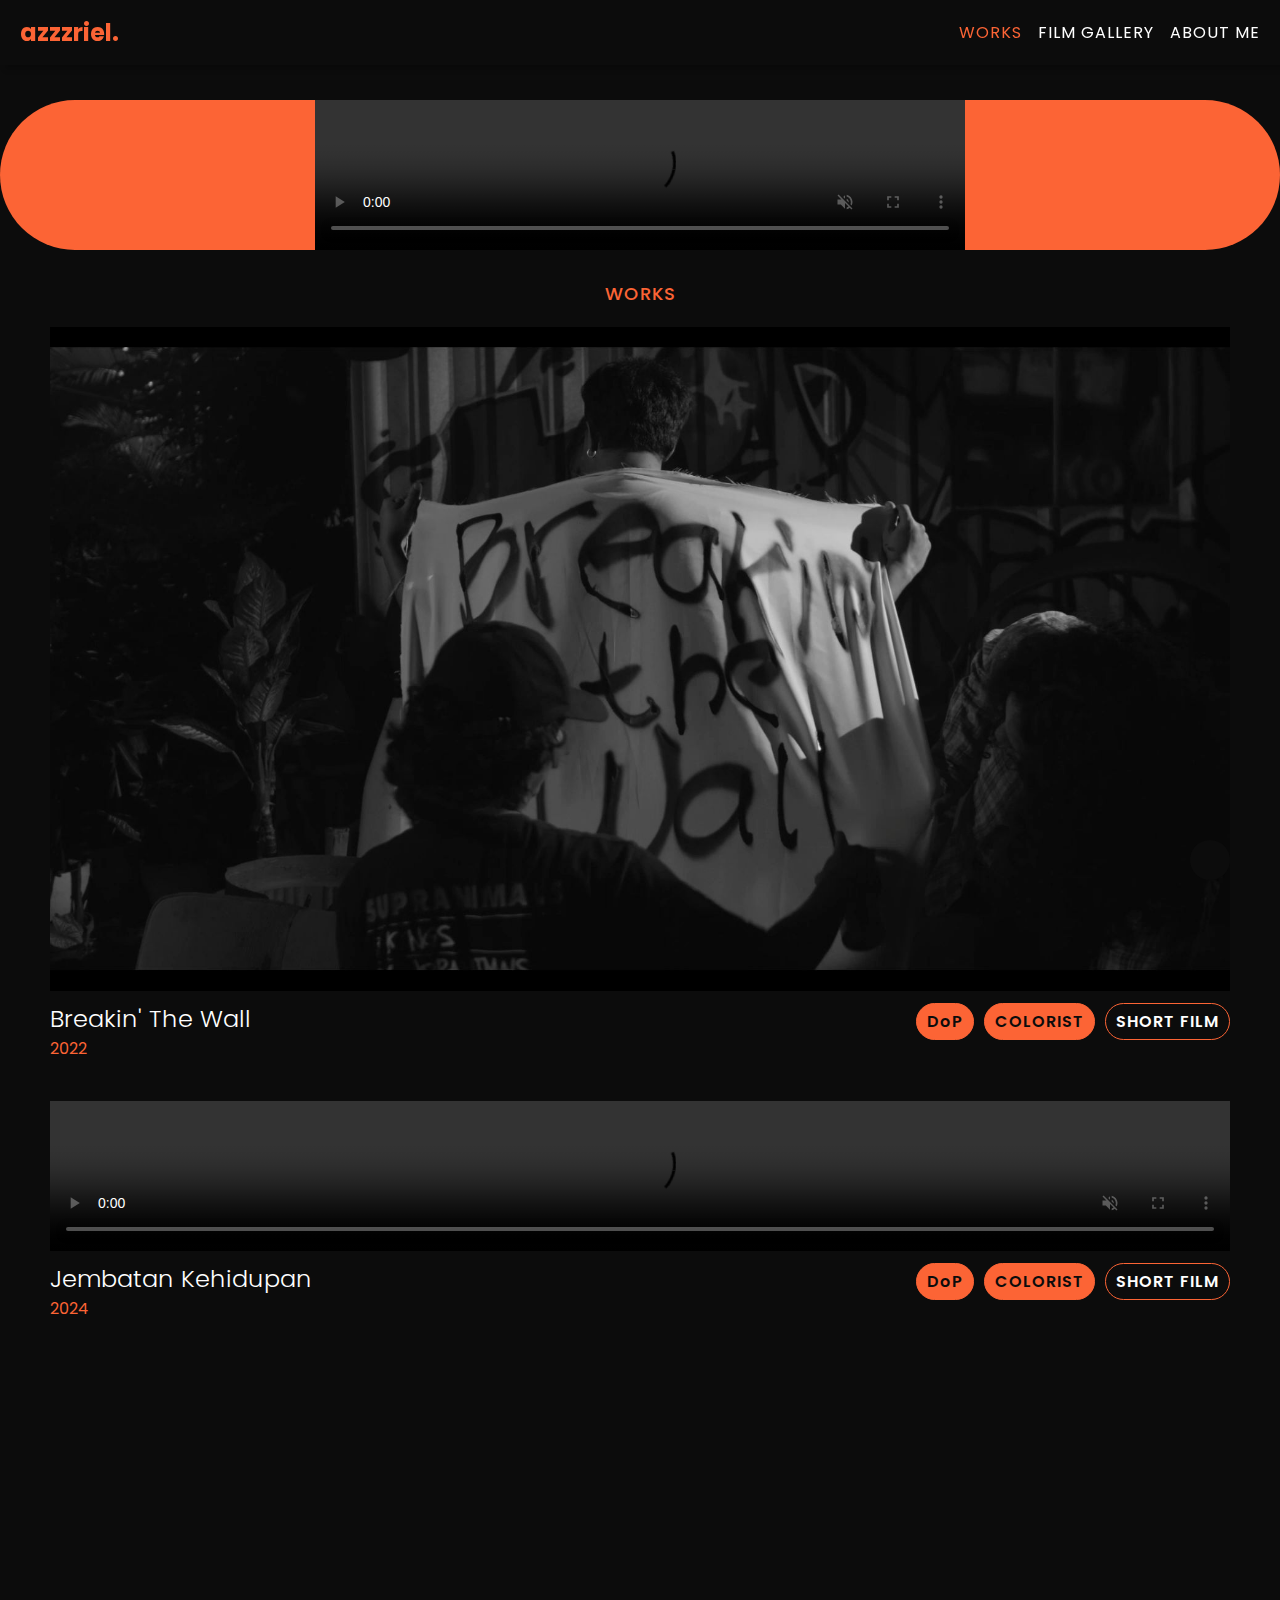
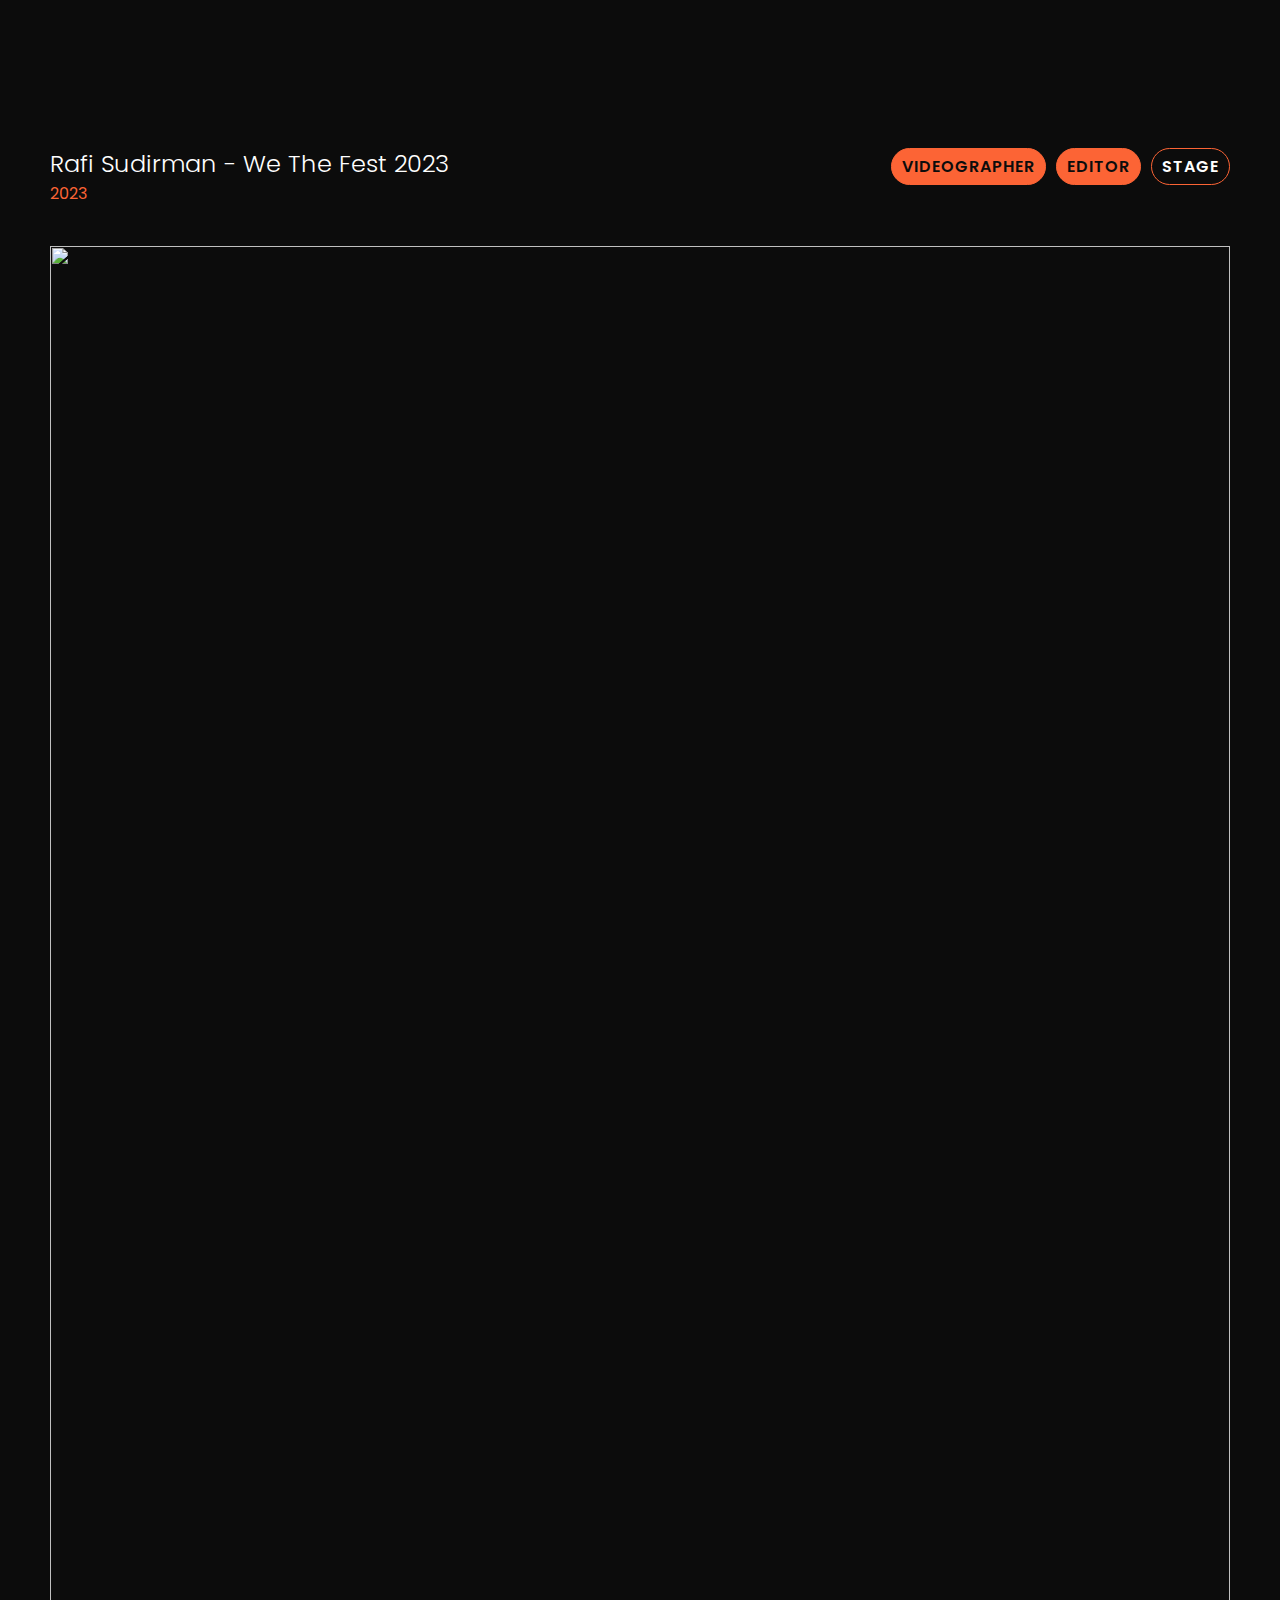
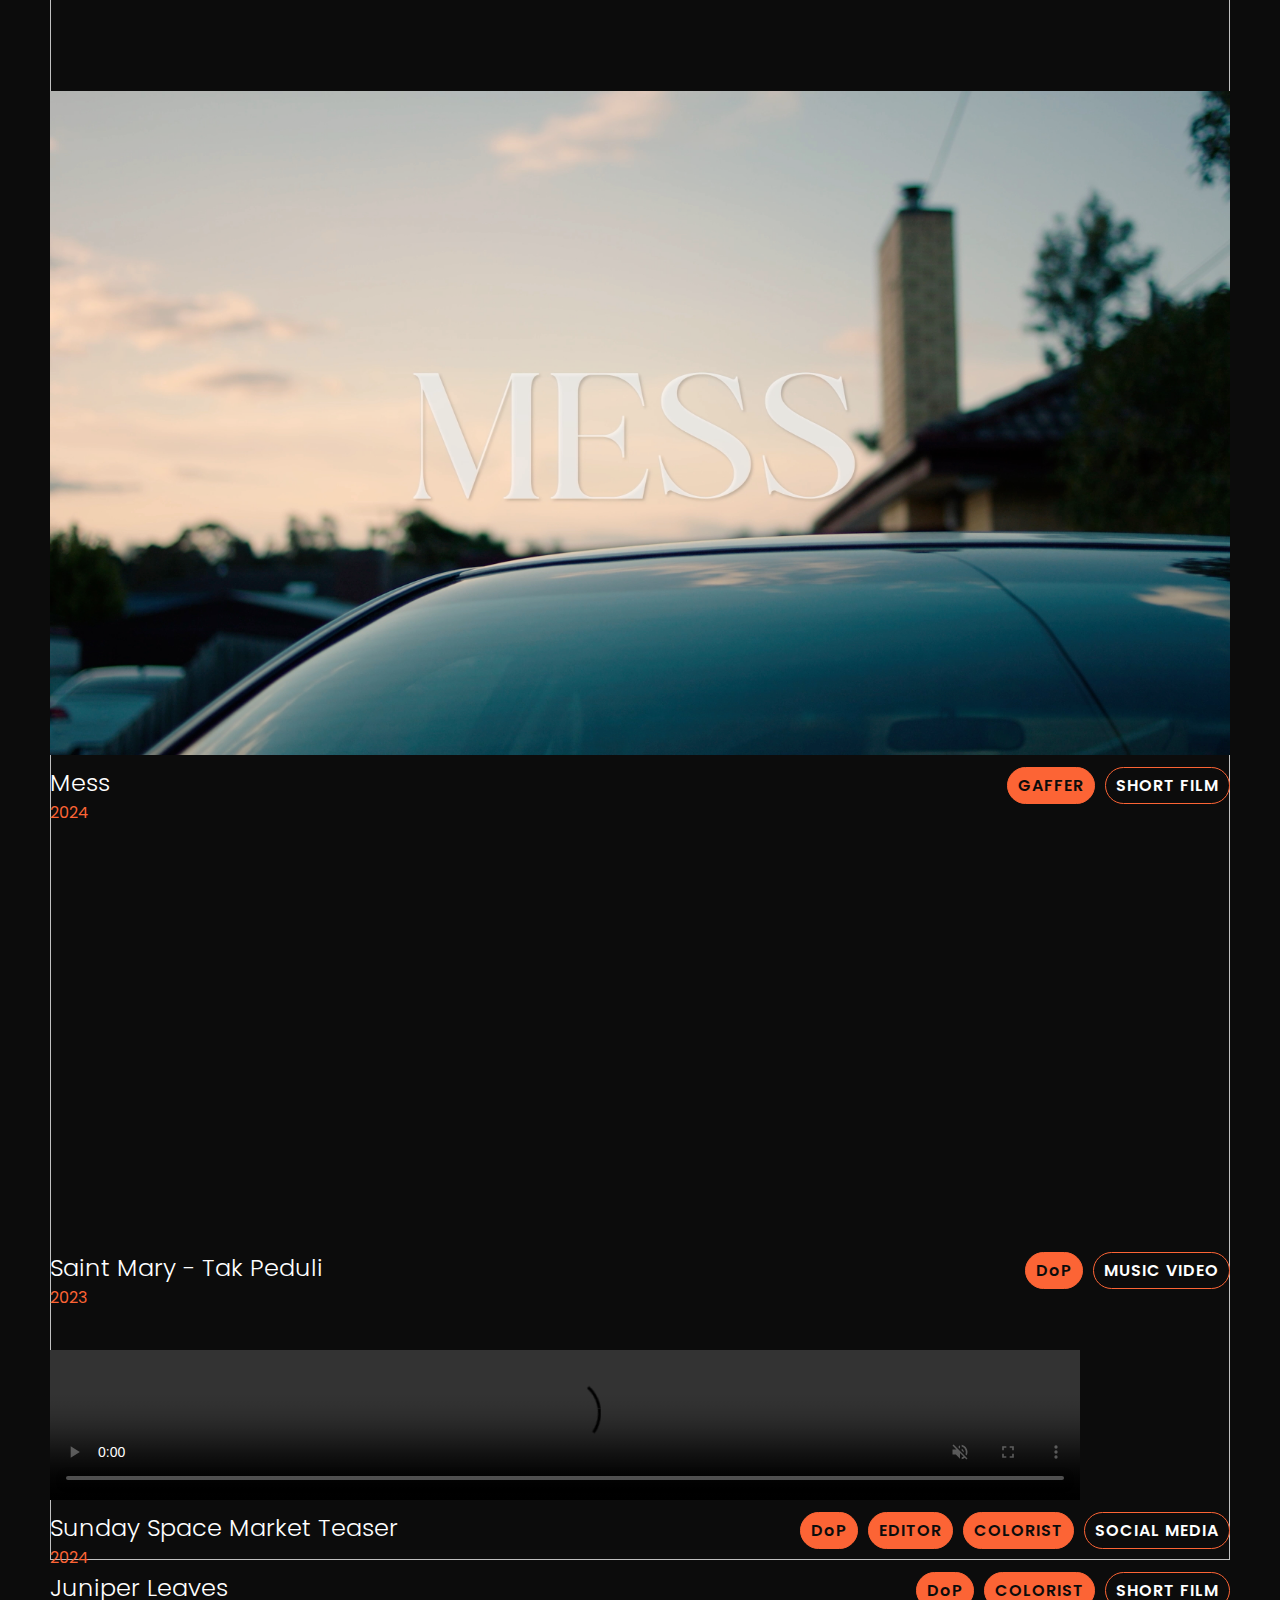
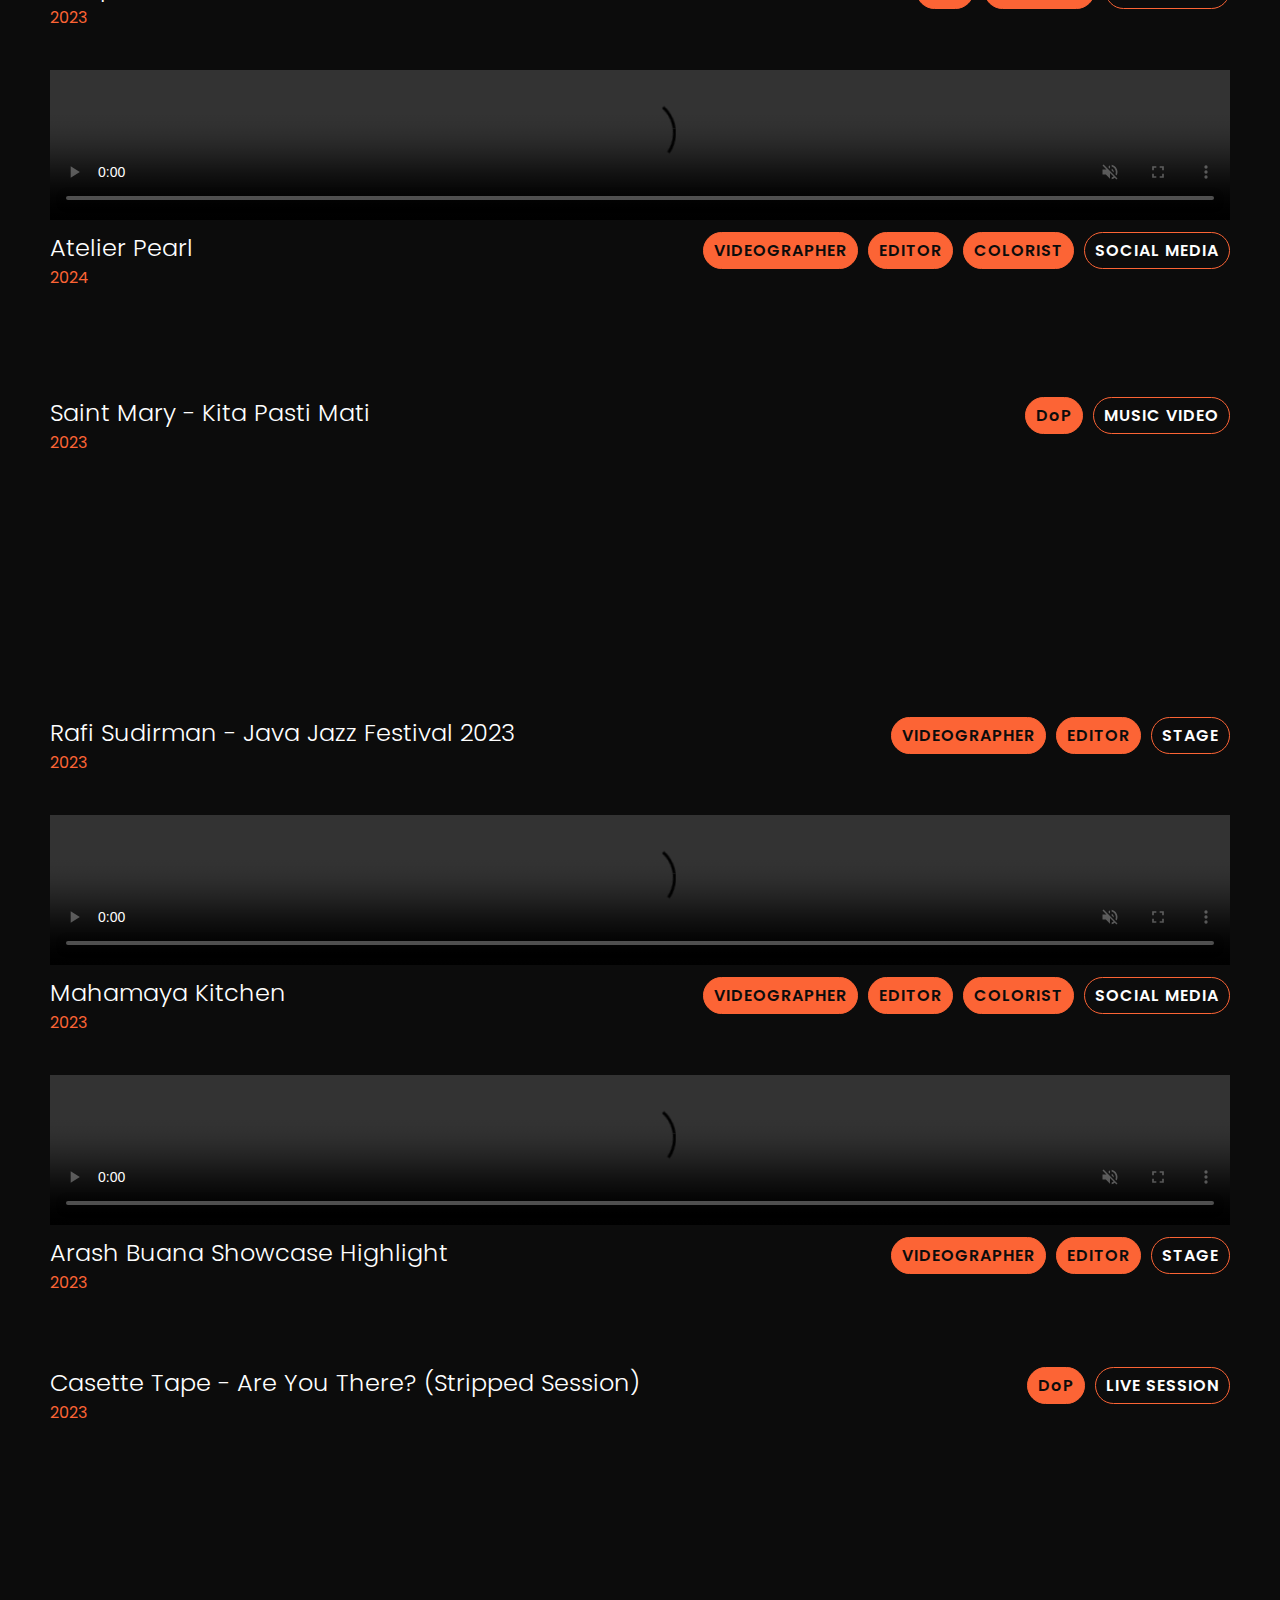
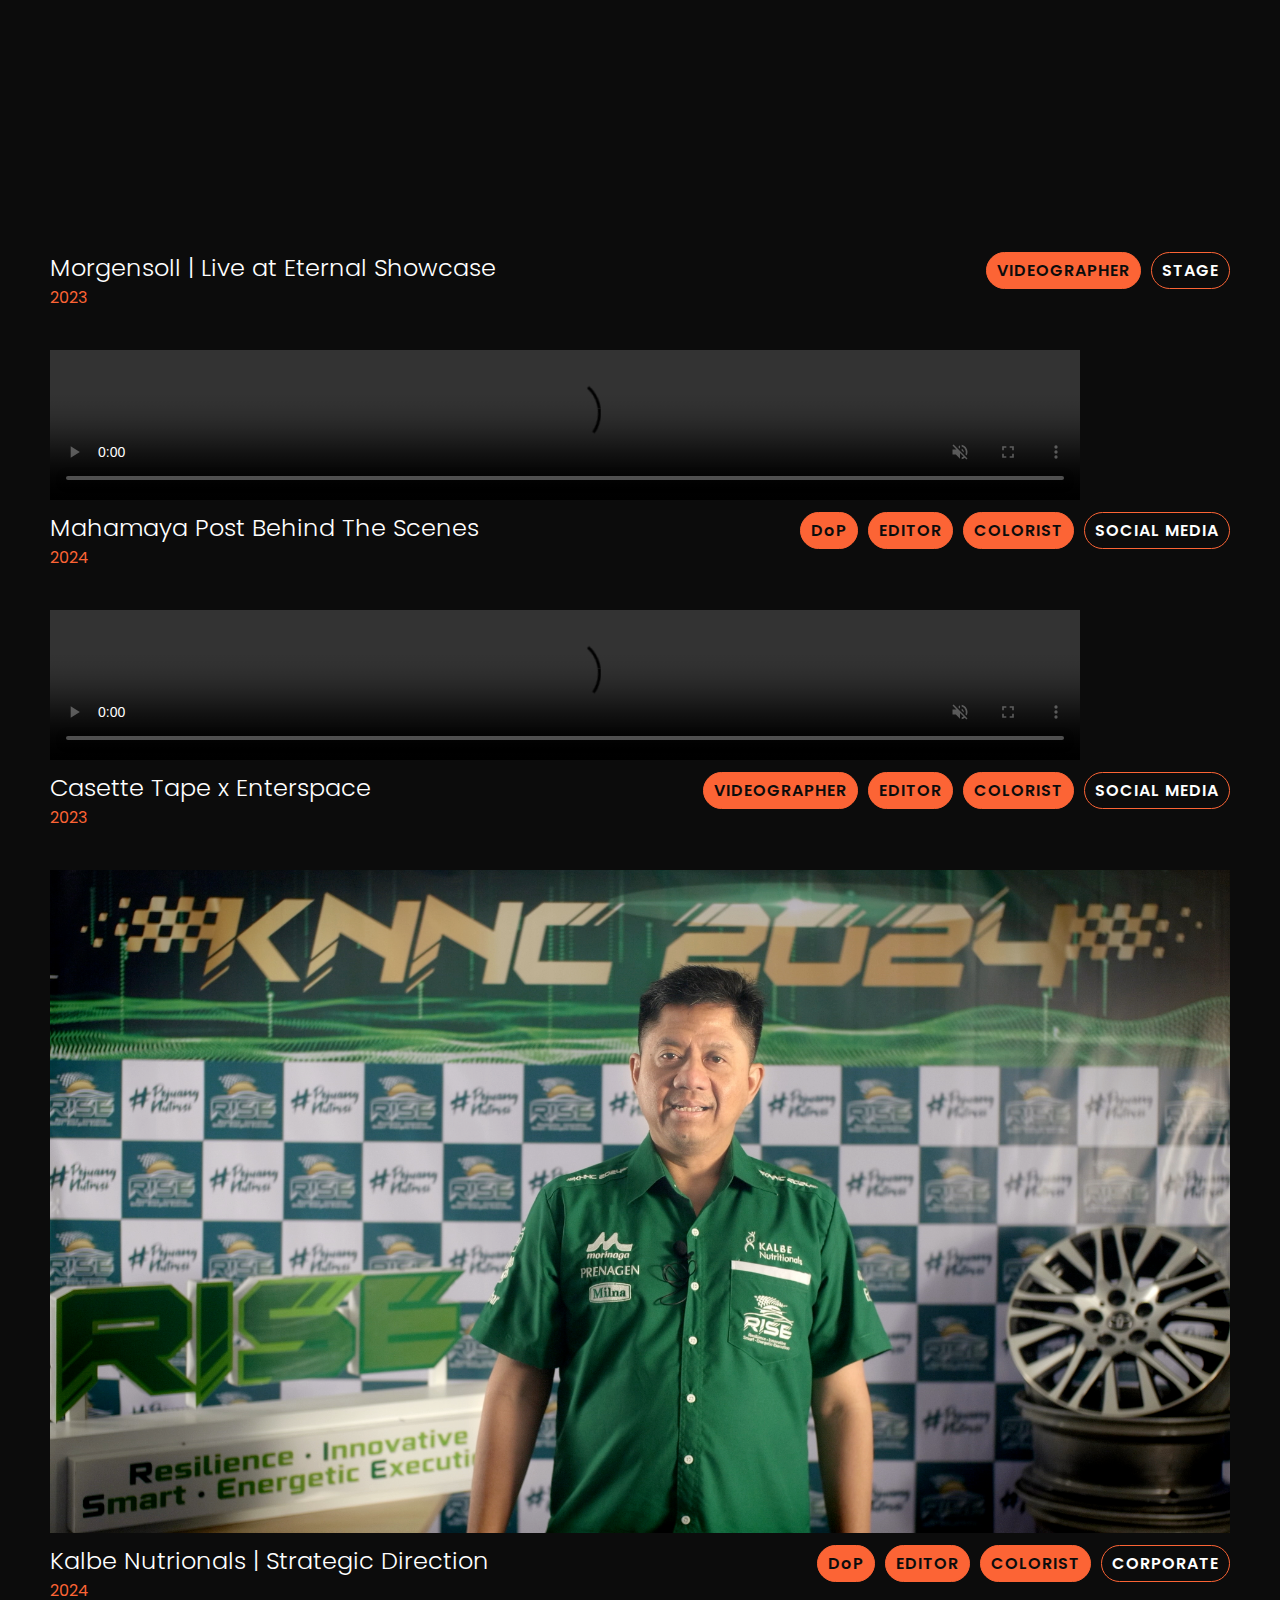
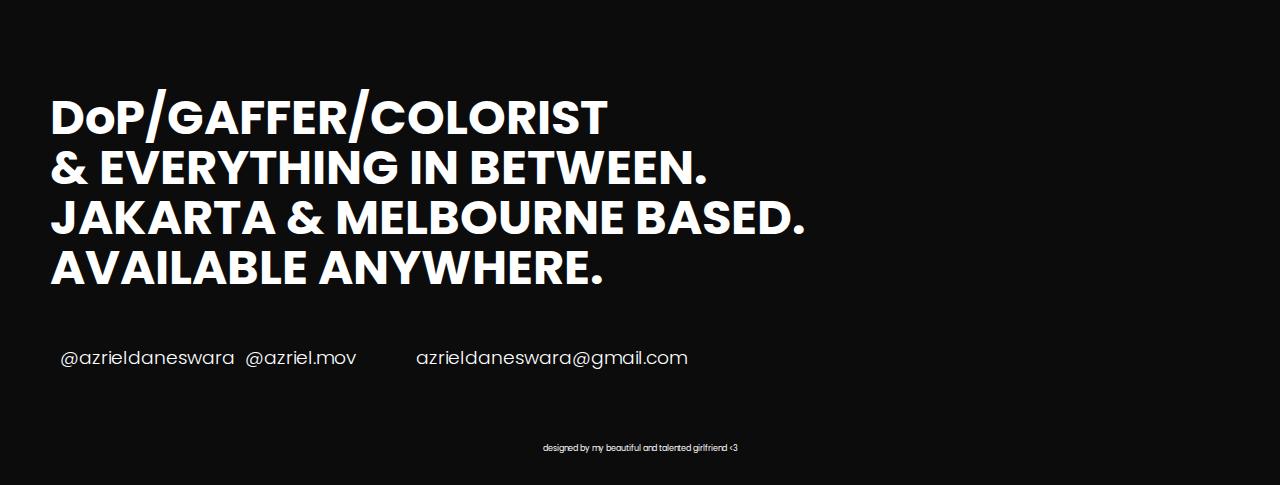
==== commit 905ee467: "Update index.html" ====
--- a/index.html
+++ b/index.html
@@ -39,7 +39,7 @@
                     src="https://www.youtube.com/embed/08TsNVmDS-8?si=S744cr6_Y9NCo9oM" title="YouTube video player" frameborder="0" allow="accelerometer; autoplay; clipboard-write; encrypted-media; gyroscope; picture-in-picture; web-share" referrerpolicy="strict-origin-when-cross-origin" allowfullscreen>
                 </iframe> -->
 
-                <video autoplay loop controls muted src="IMAGES/my everything showreel.mp4"></video>
+                <video autoplay loop controls muted src="/IMAGES/my everything showreel.mp4"></video>
             </div>
 
             <div class="title">
@@ -54,7 +54,7 @@
                     <div>
                         <div>
                             <a href="breakinthewall.html">
-                                <img src="https://github.com/mekflari/azzzriel/blob/main/IMAGES/breakinthewall3.jpg">
+                                <img src="/IMAGES/breakinthewall3.jpg">
                             </a> 
                         </div>
 
@@ -83,7 +83,7 @@
                     <div>
                         <div>
                             <a href="jembatankehidupan.html">
-                                <video autoplay muted loop controls src="IMAGES/opening.mp4"></video>
+                                <video autoplay muted loop controls src="/IMAGES/opening.mp4"></video>
                             </a>
                         </div>
 
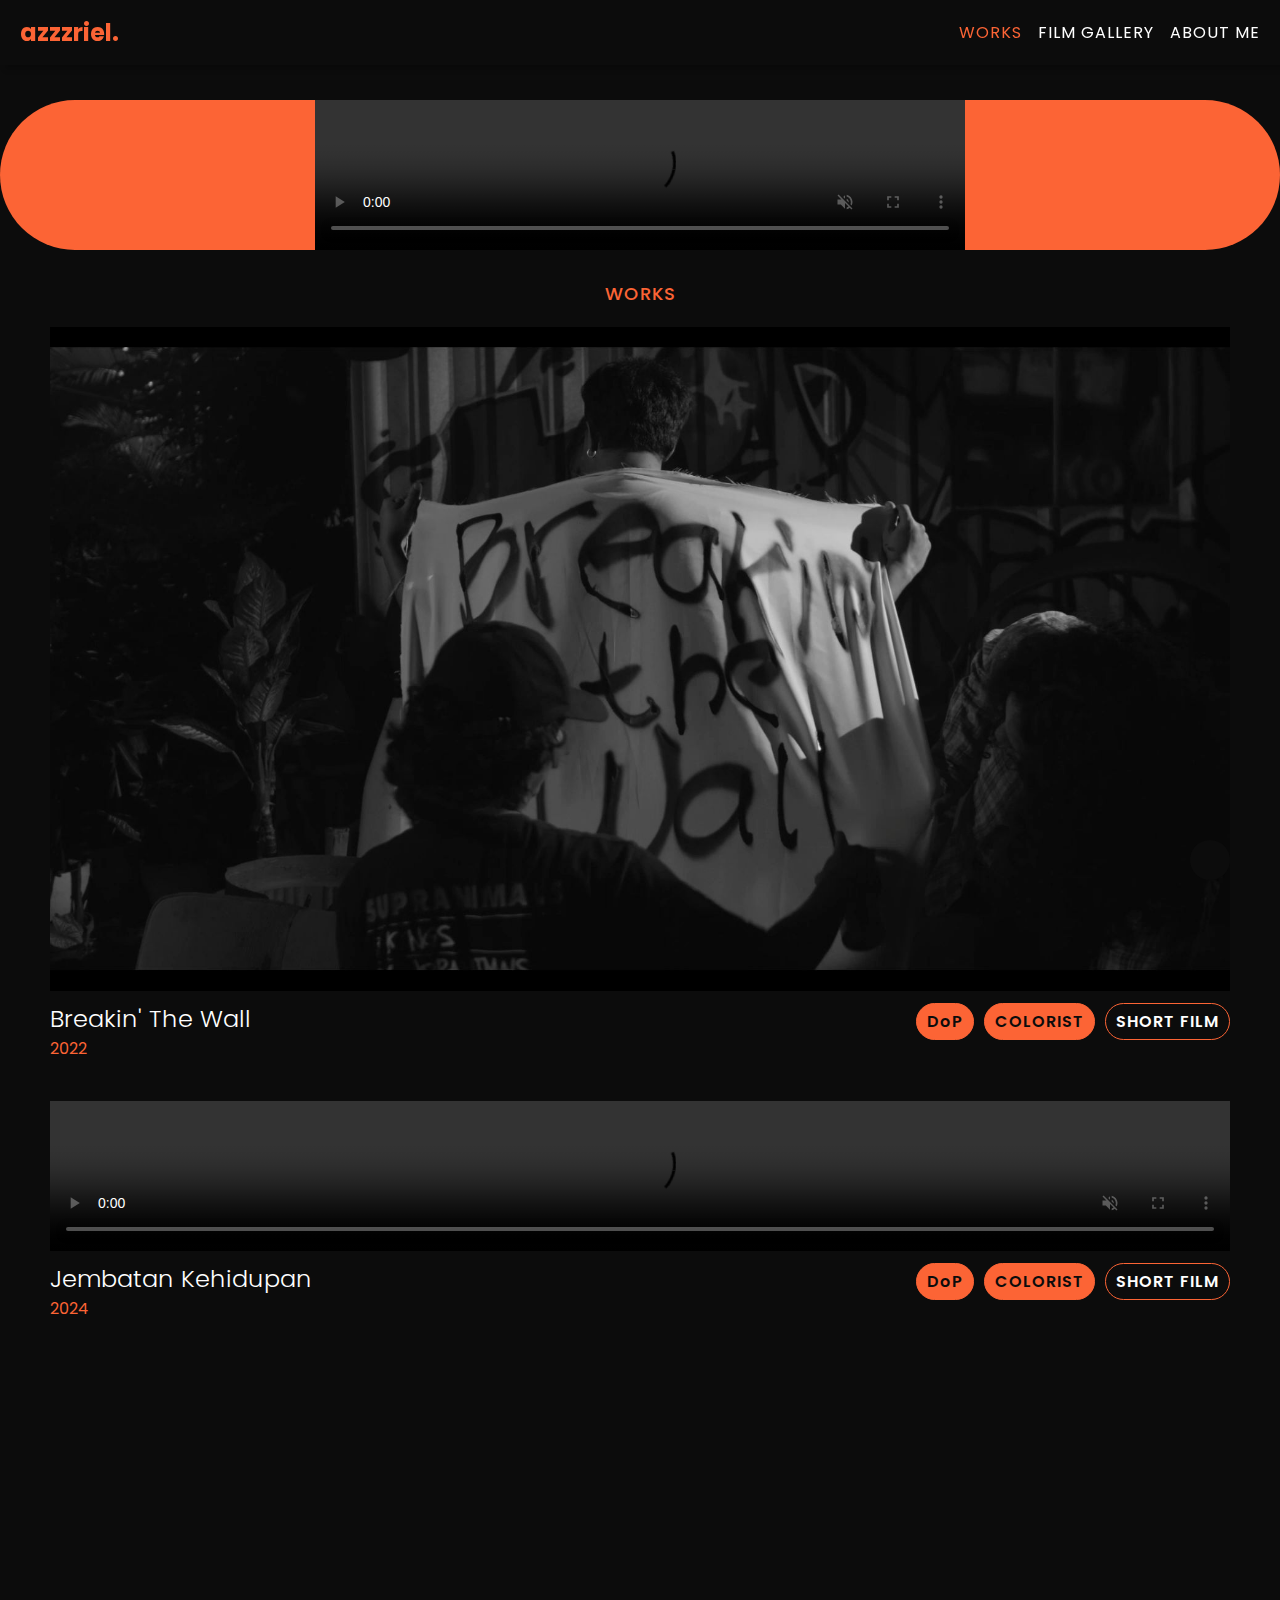
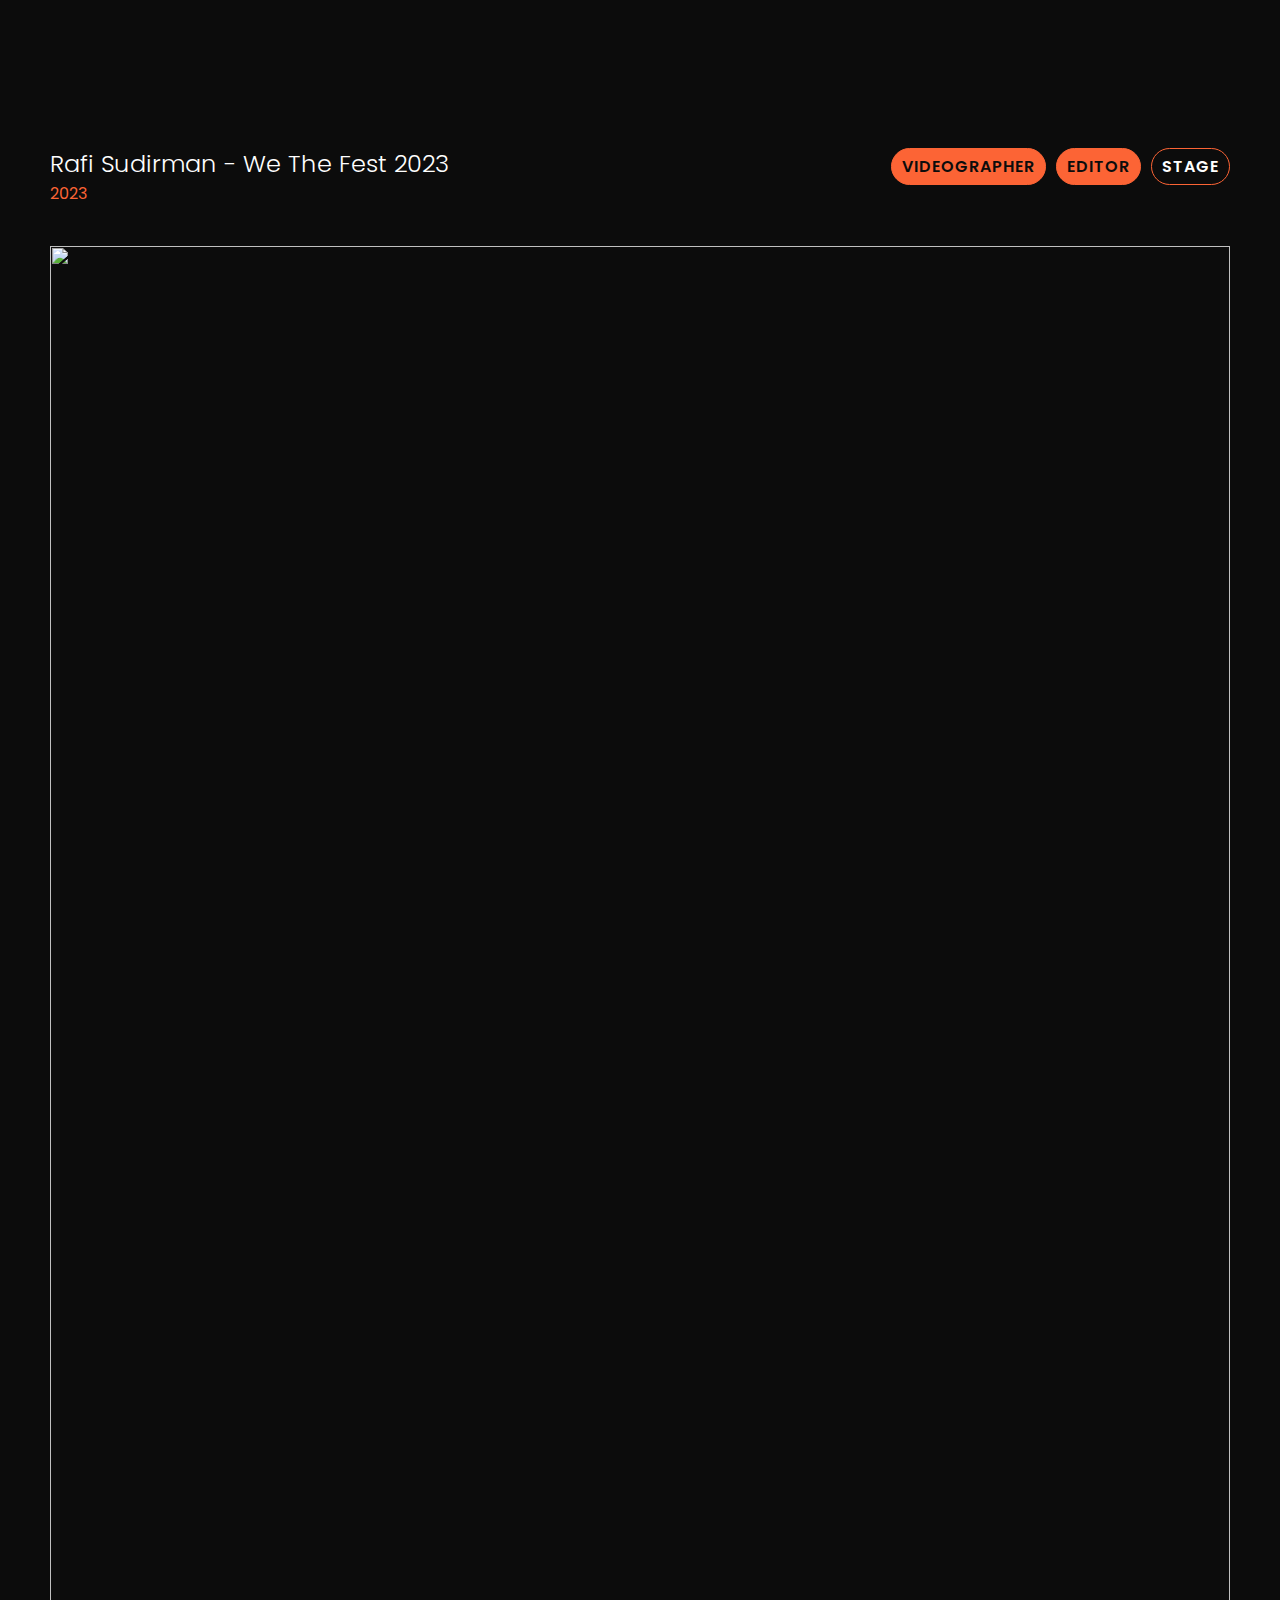
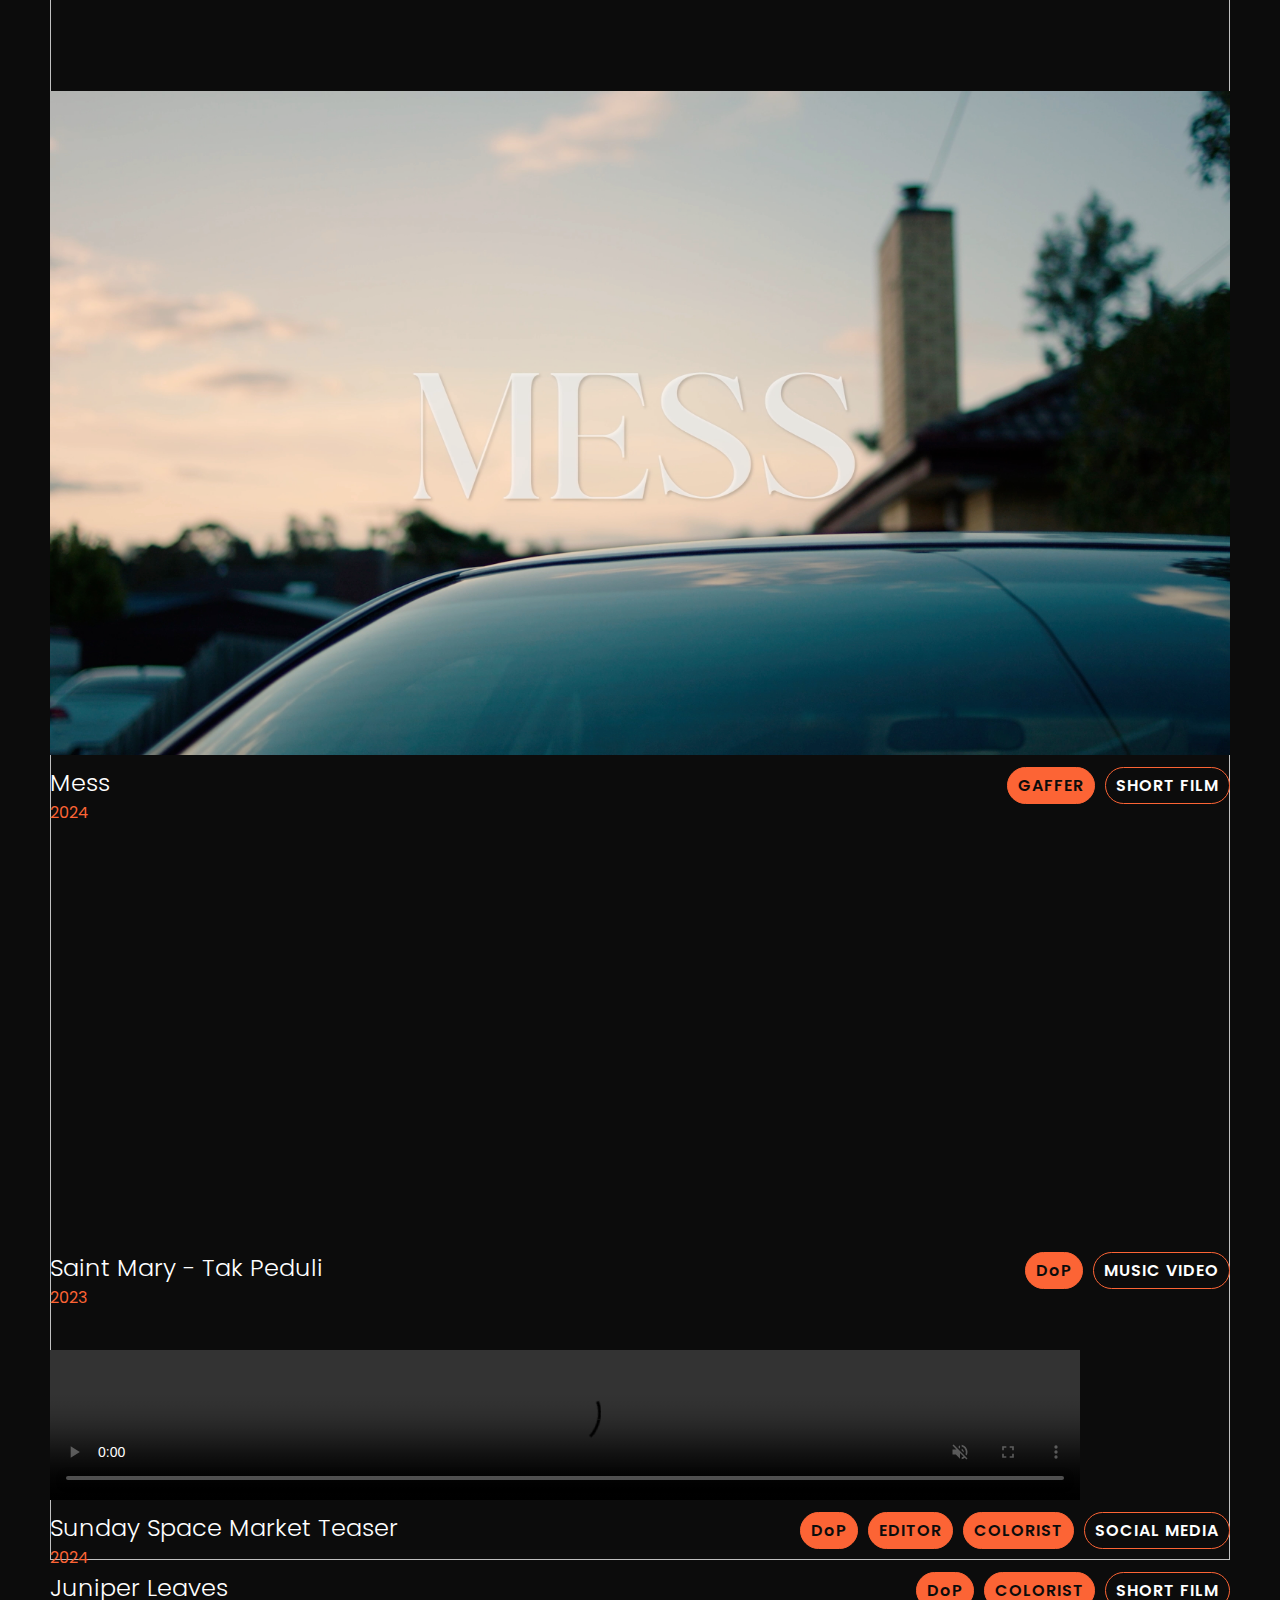
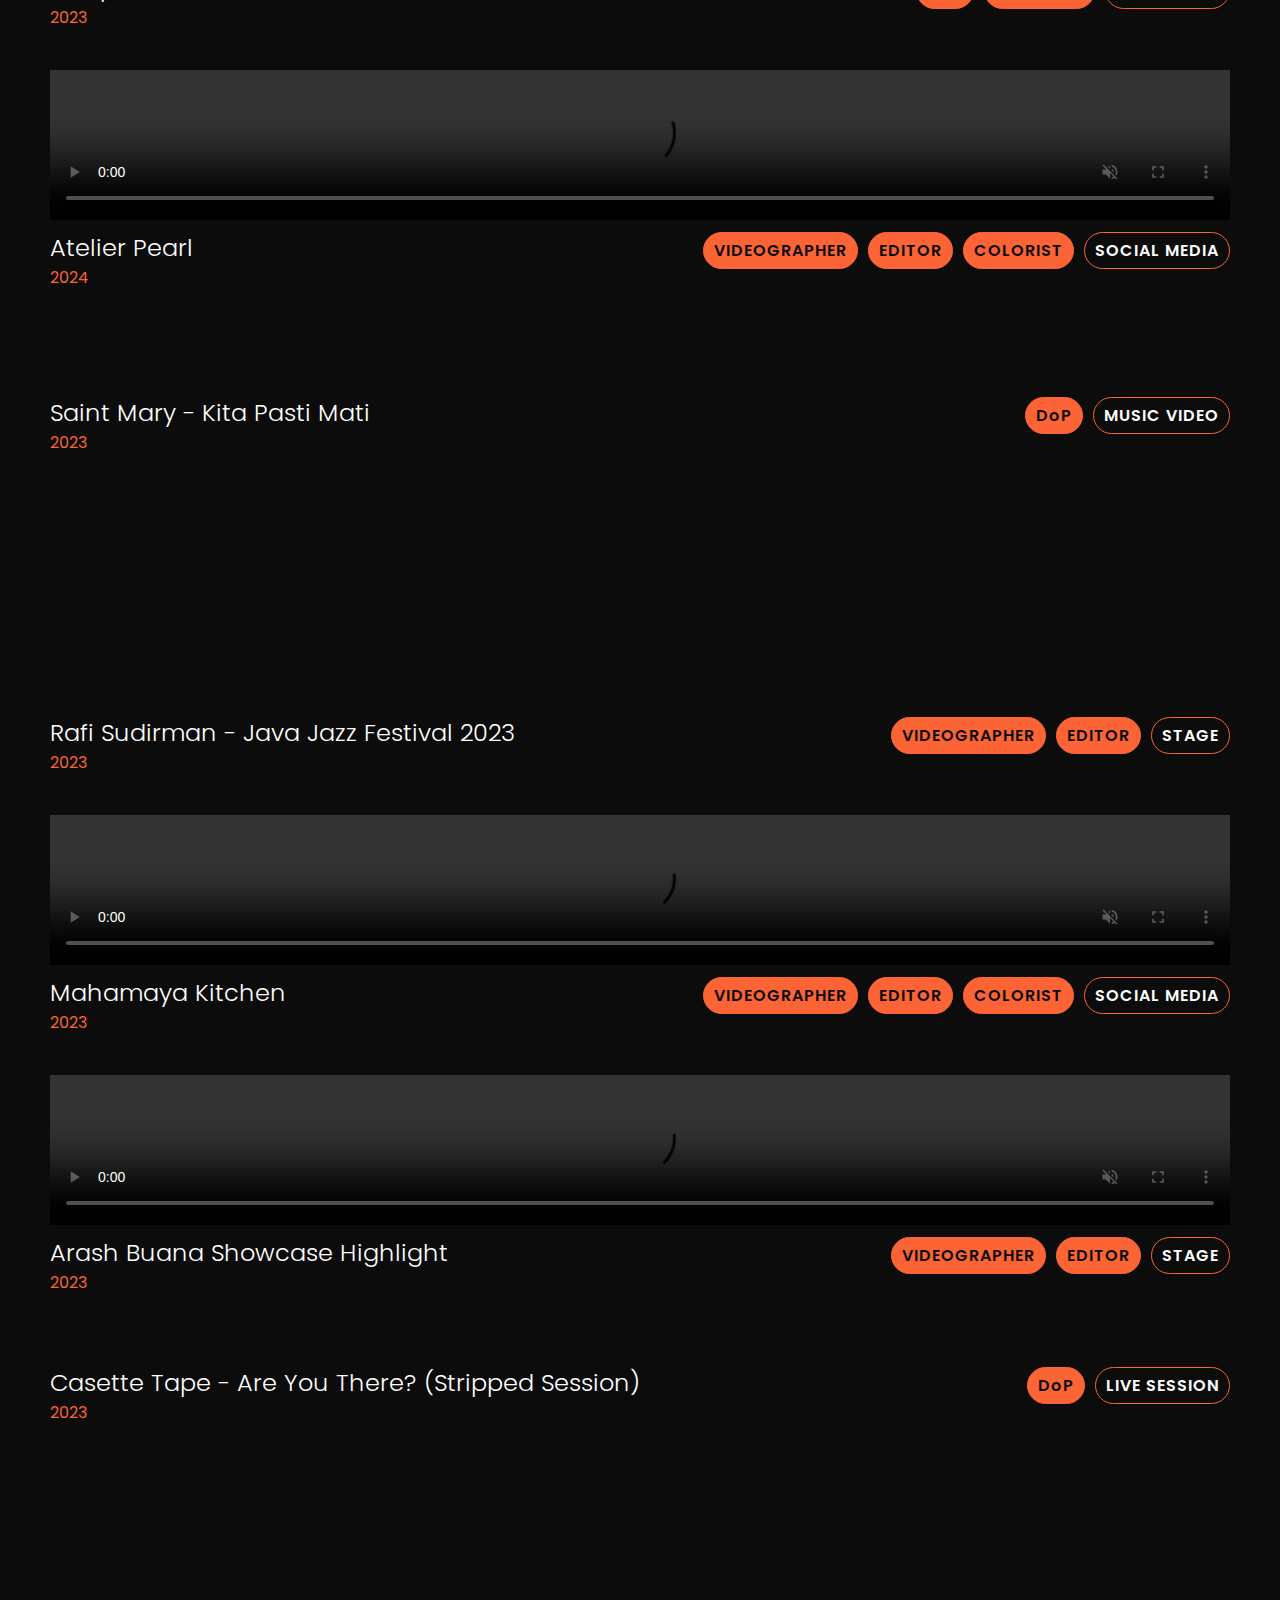
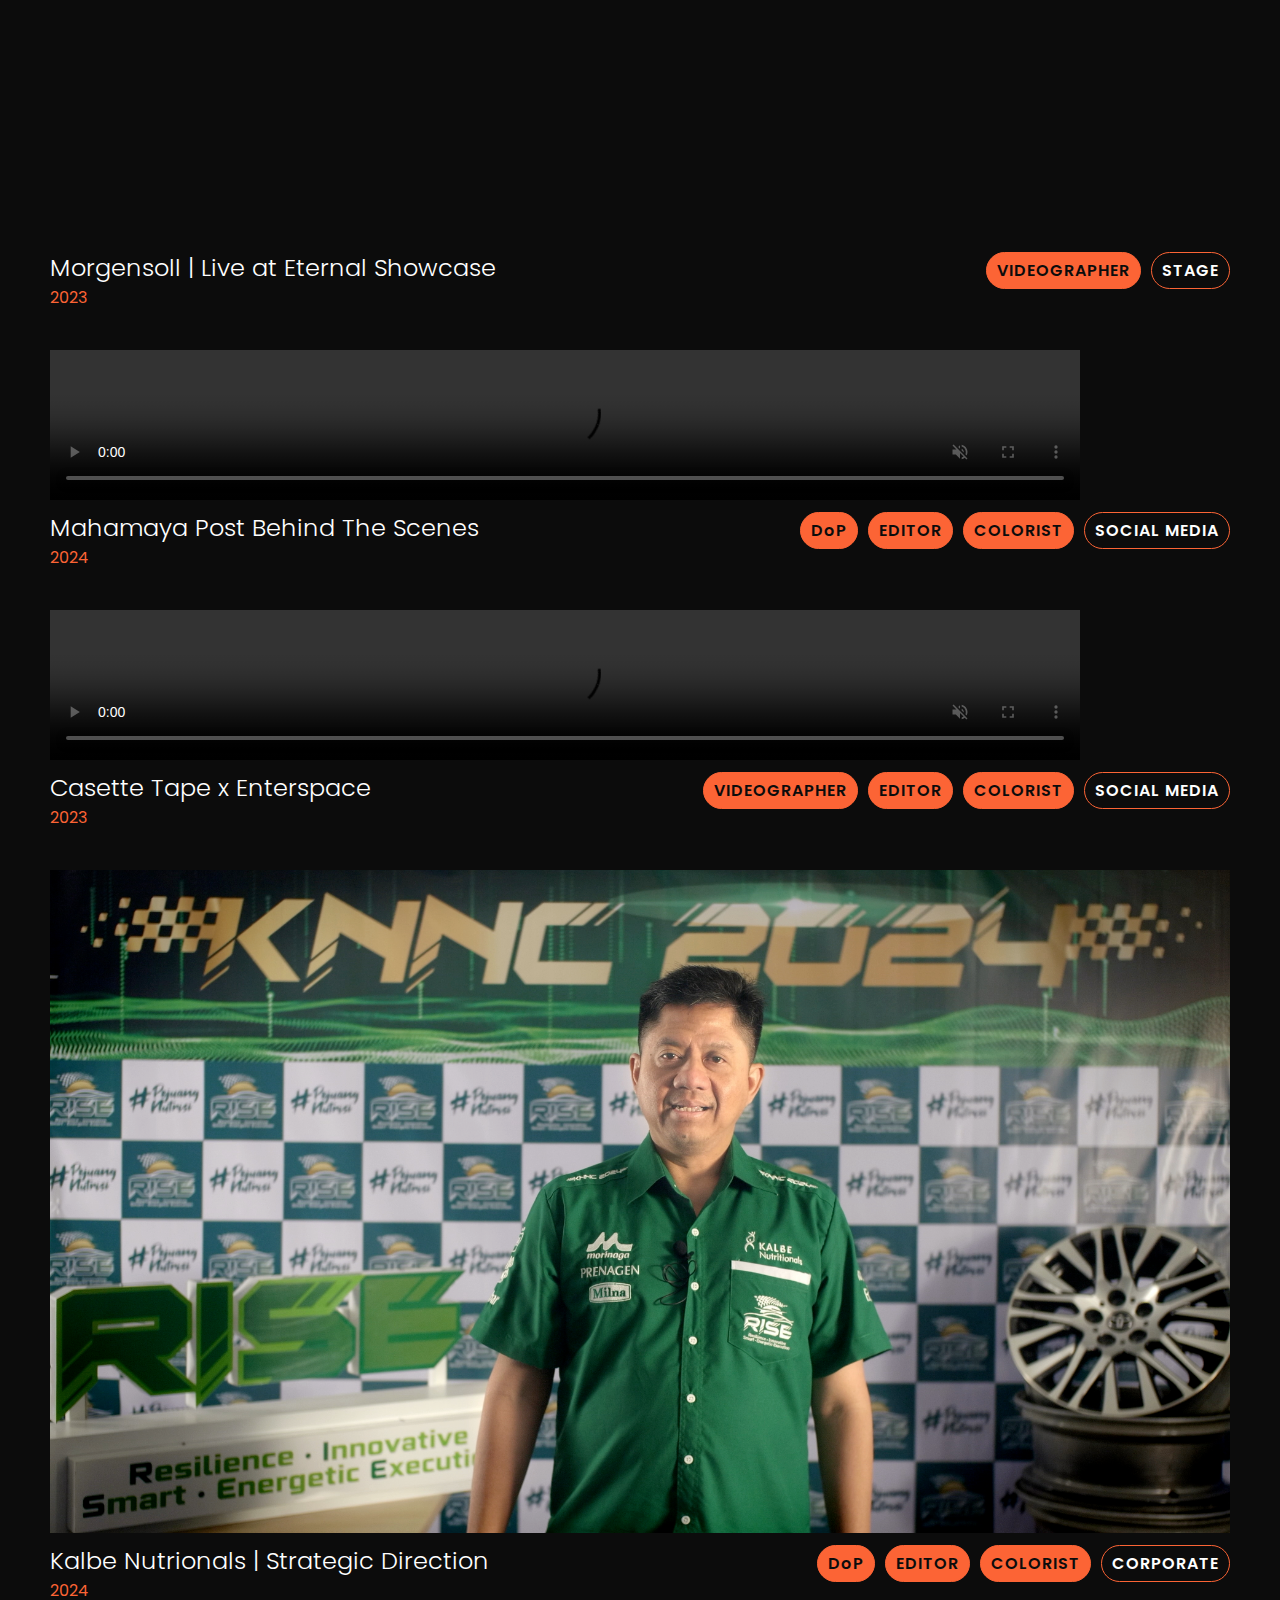
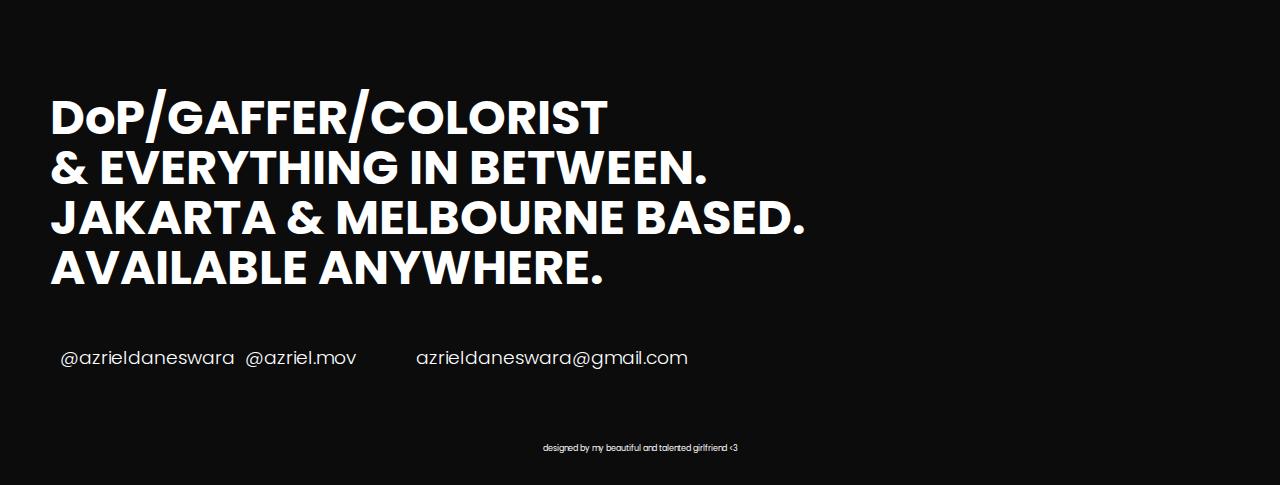
==== commit ca469a48: "Update index.html" ====
--- a/index.html
+++ b/index.html
@@ -10,7 +10,7 @@
     <script type="module" src="https://unpkg.com/ionicons@7.1.0/dist/ionicons/ionicons.esm.js"></script>
     <script nomodule src="https://unpkg.com/ionicons@7.1.0/dist/ionicons/ionicons.js"></script>
     <link href="https://fonts.googleapis.com/css2?family=Poppins:ital,wght@0,100;0,200;0,300;0,400;0,500;0,600;0,700;0,800;0,900;1,100;1,200;1,300;1,400;1,500;1,600;1,700;1,800;1,900&display=swap" rel="stylesheet">
-    <link rel="icon" href="IMAGES/azriel_logo.png" type="image/x-icon">
+    <link rel="icon" href="./IMAGES/azriel_logo.png" type="image/x-icon">
     <title>azzzriel.</title>
 </head>
 <body>
@@ -54,7 +54,7 @@
                     <div>
                         <div>
                             <a href="breakinthewall.html">
-                                <img src="/IMAGES/breakinthewall3.jpg">
+                                <img src="./IMAGES/breakinthewall3.jpg">
                             </a> 
                         </div>
 
@@ -83,7 +83,7 @@
                     <div>
                         <div>
                             <a href="jembatankehidupan.html">
-                                <video autoplay muted loop controls src="/IMAGES/opening.mp4"></video>
+                                <video autoplay muted loop controls src="./IMAGES/opening.mp4"></video>
                             </a>
                         </div>
 
@@ -139,7 +139,7 @@
                     <div>
                         <div>
                             <a href="juniperleaves.html">
-                                <img src="IMAGES/juniper9.png" alt="">
+                                <img src="./IMAGES/juniper9.png" alt="">
                             </a>
                         </div>
 
@@ -220,7 +220,7 @@
 
                     <div>
                         <div>
-                                <video autoplay loop muted controls src="IMAGES/mk1.mp4"></video>
+                                <video autoplay loop muted controls src="./IMAGES/mk1.mp4"></video>
                         </div>
 
                         <div class="desc">
@@ -247,7 +247,7 @@
                     <div>
                         <div>
                             <a href="logicmess.html">
-                                <video autoplay muted loop controls src="IMAGES/logicmess.mp4"></video>
+                                <video autoplay muted loop controls src="./IMAGES/logicmess.mp4"></video>
                             </a>
                         </div>
 
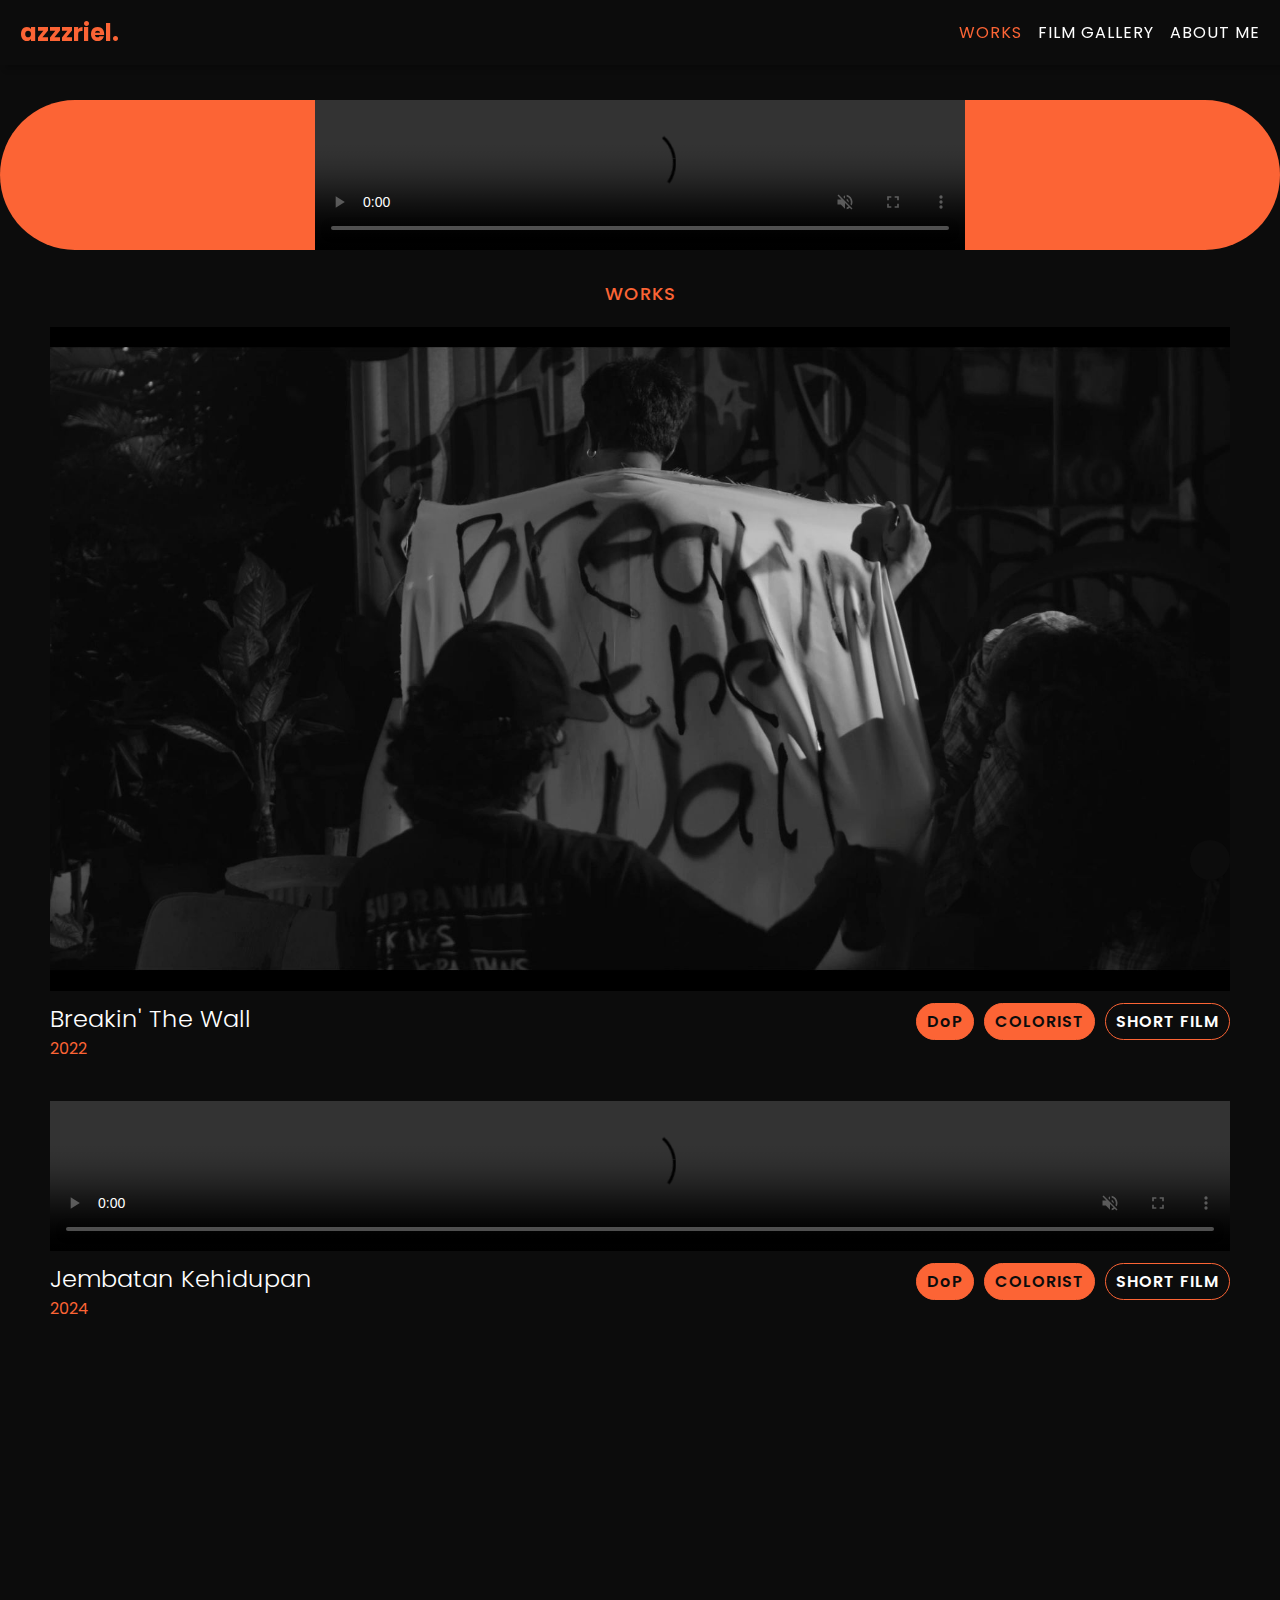
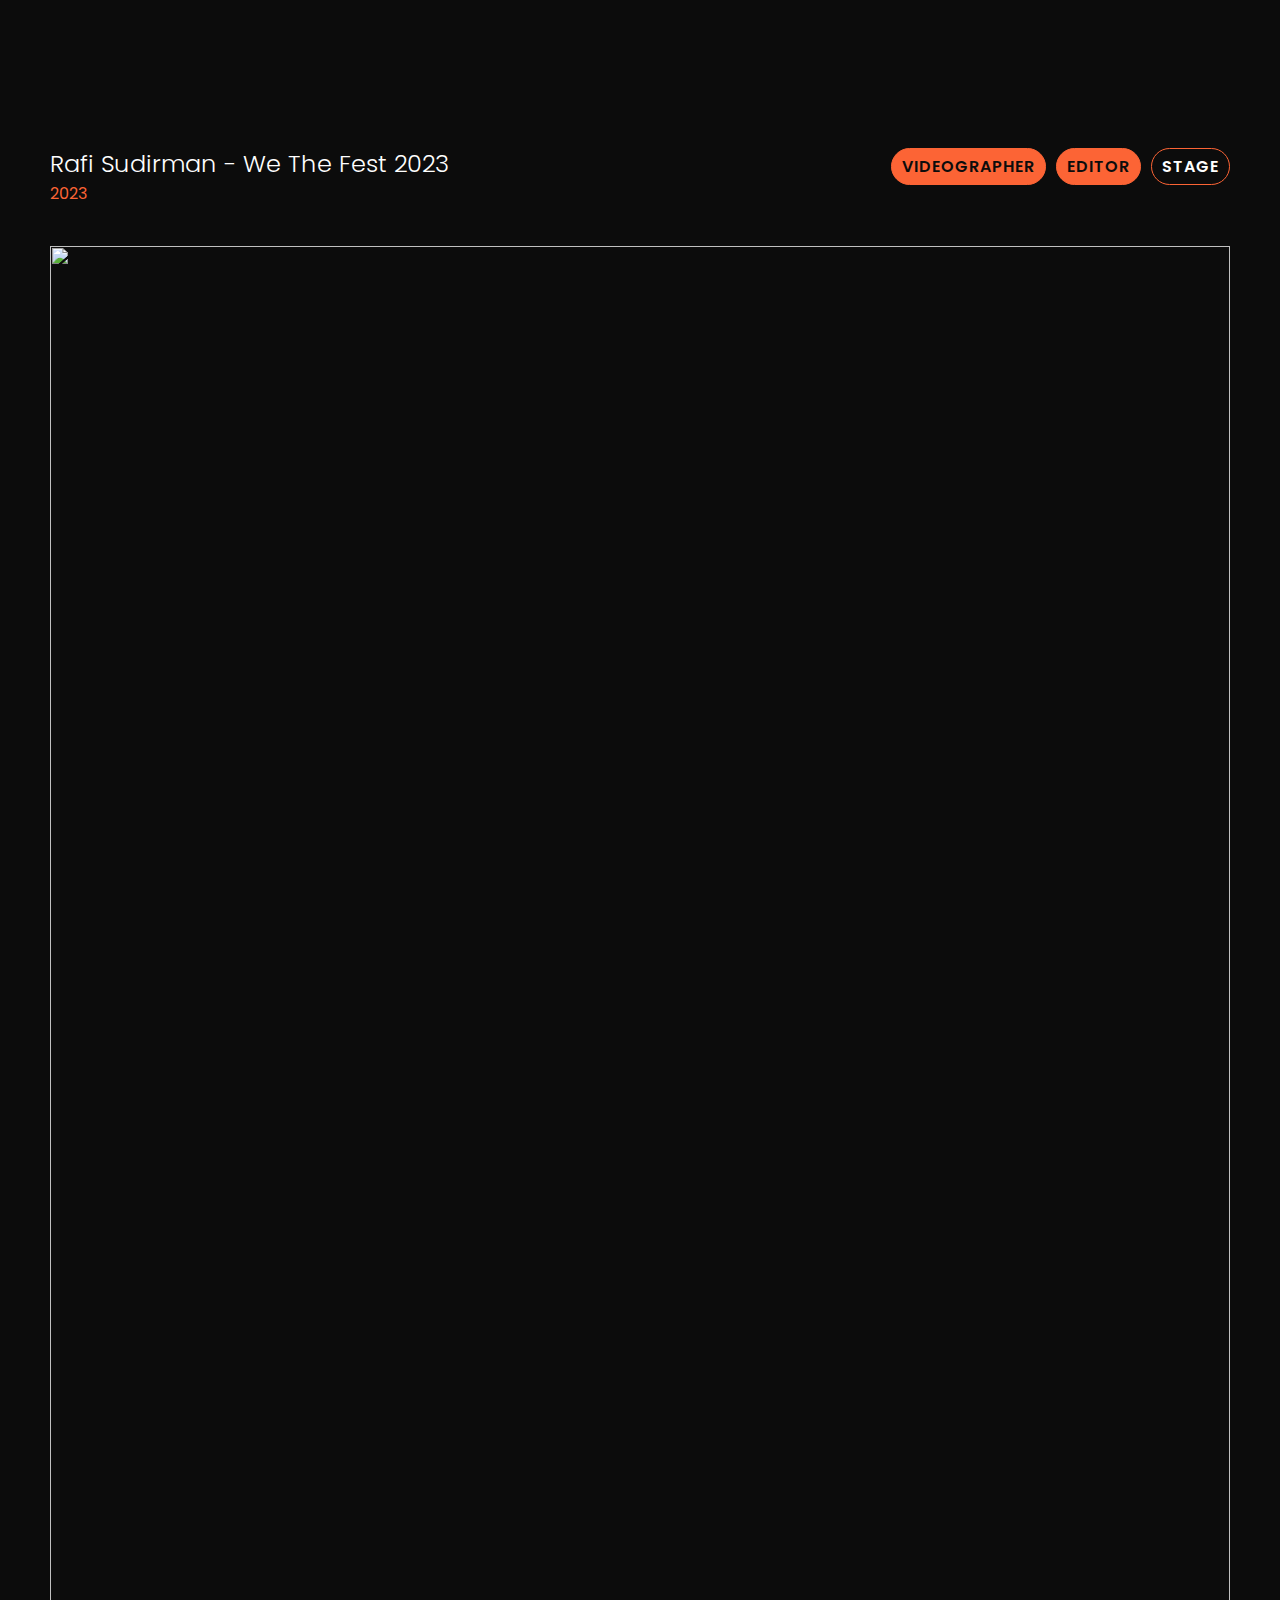
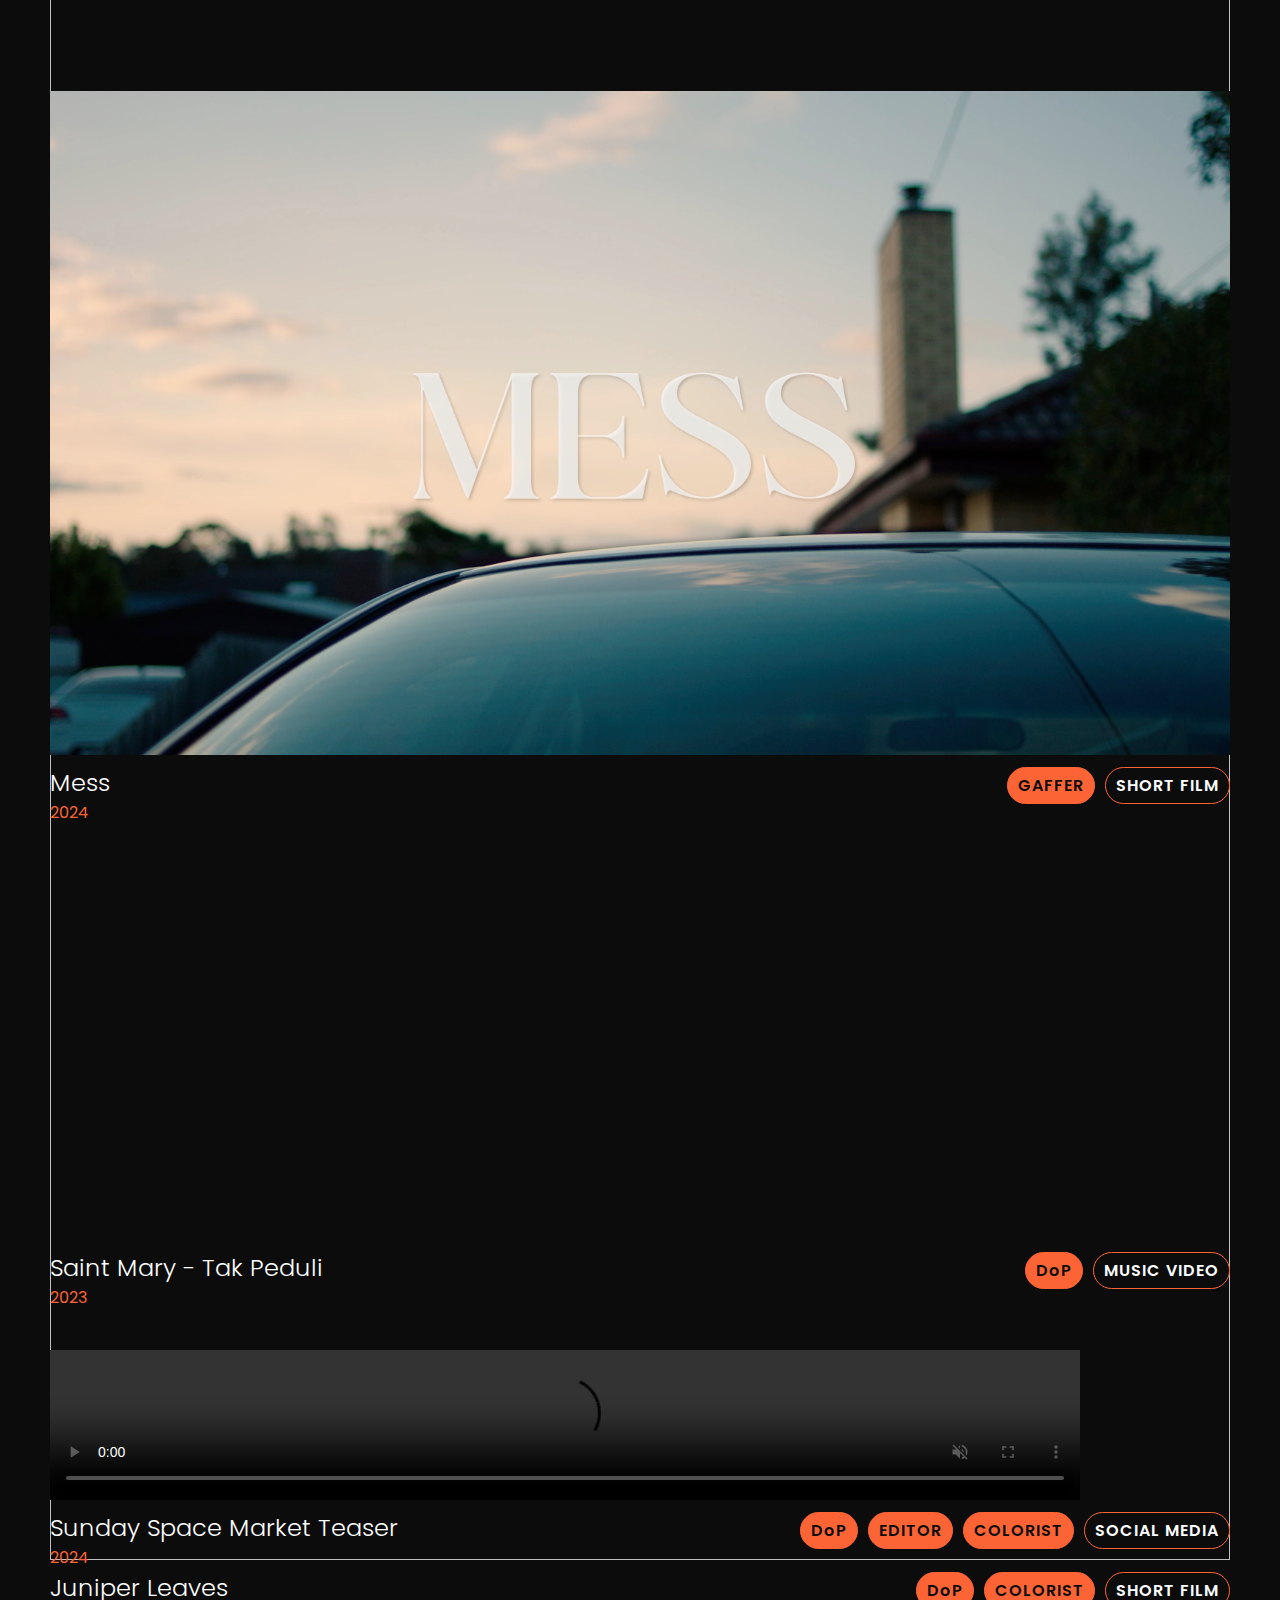
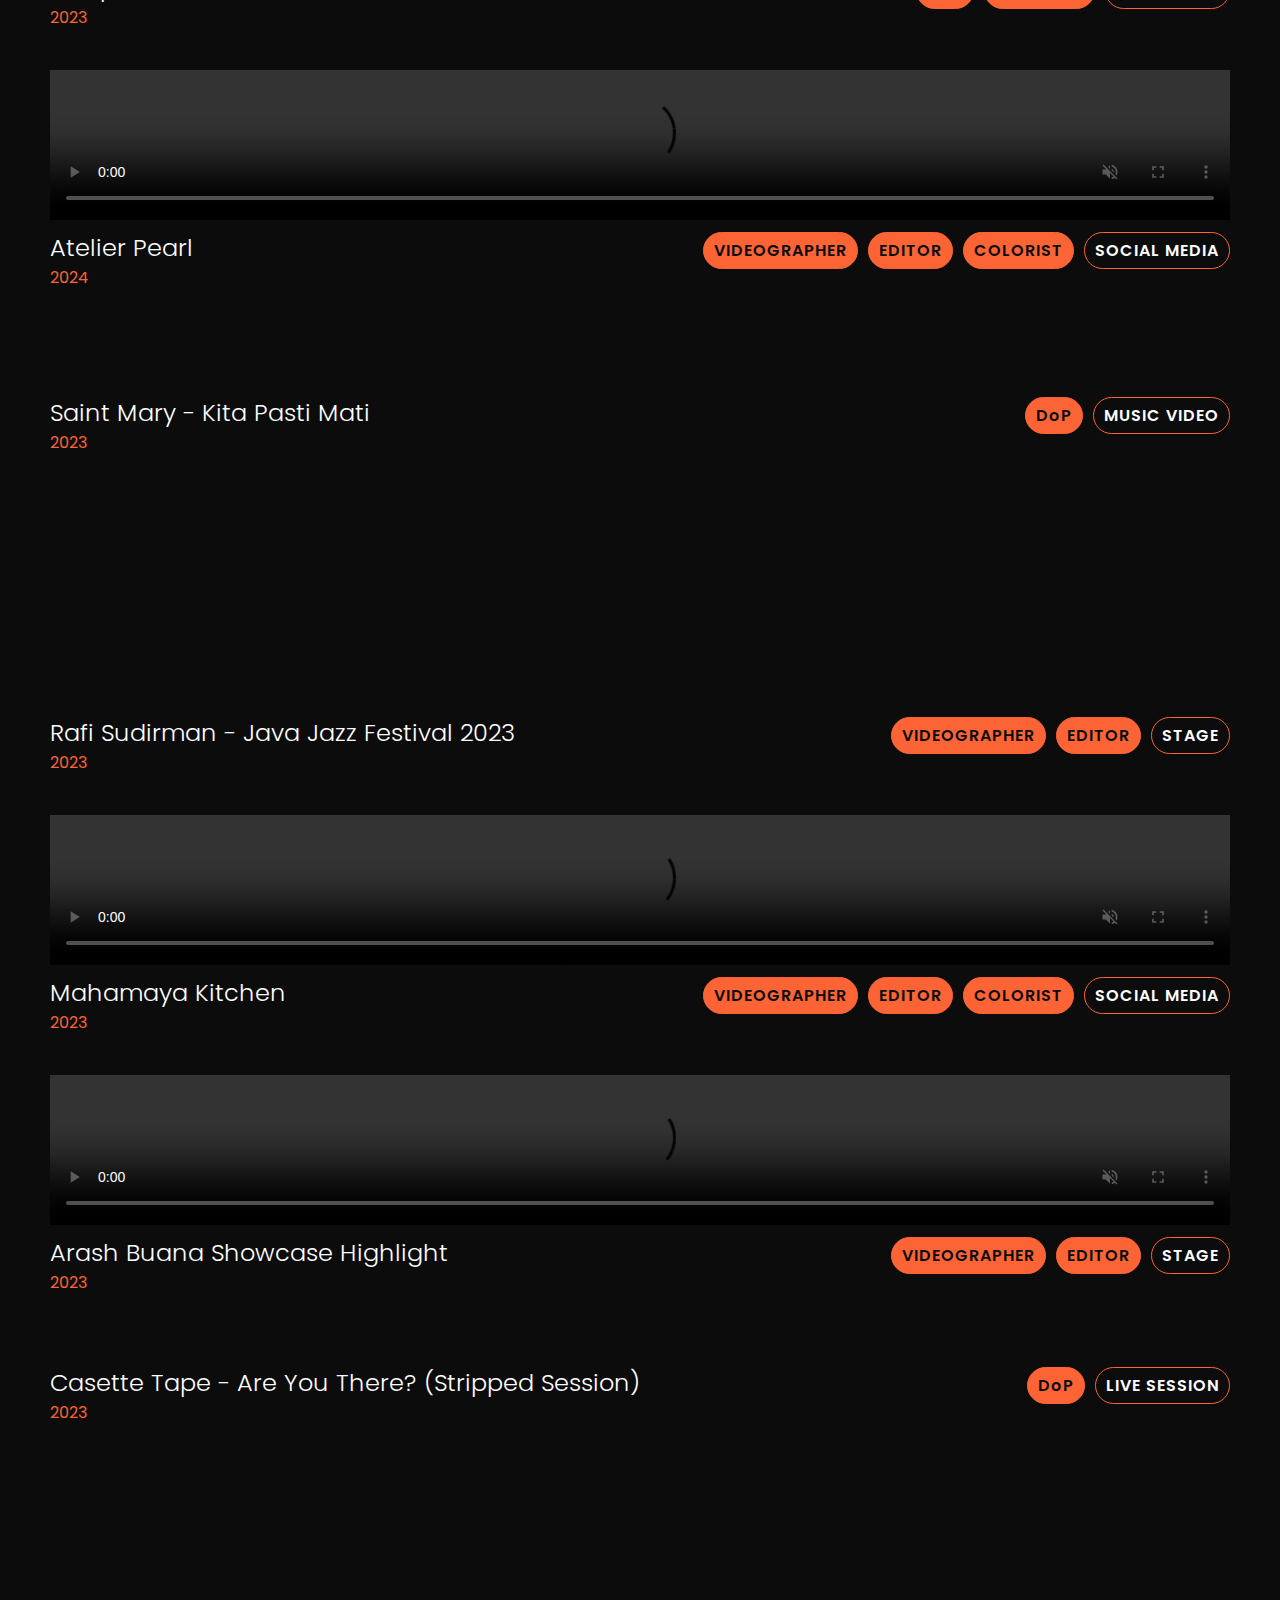
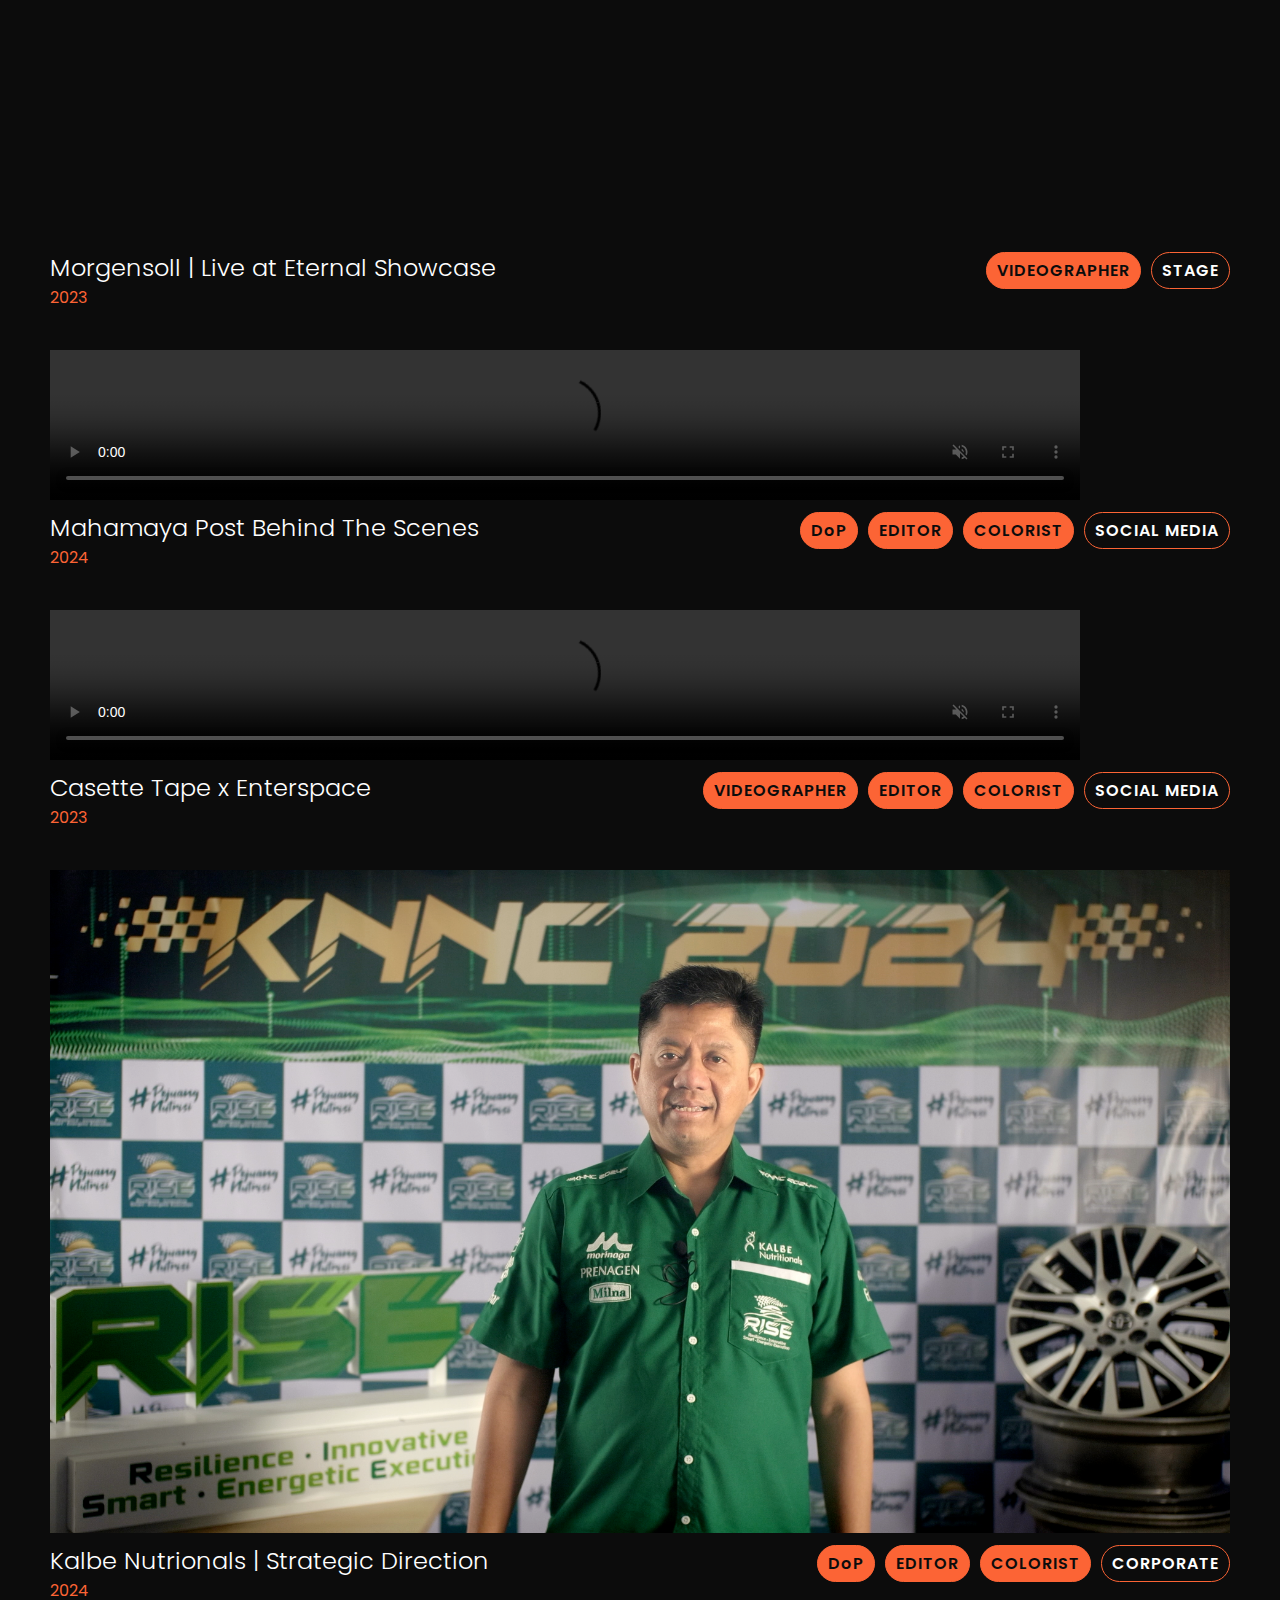
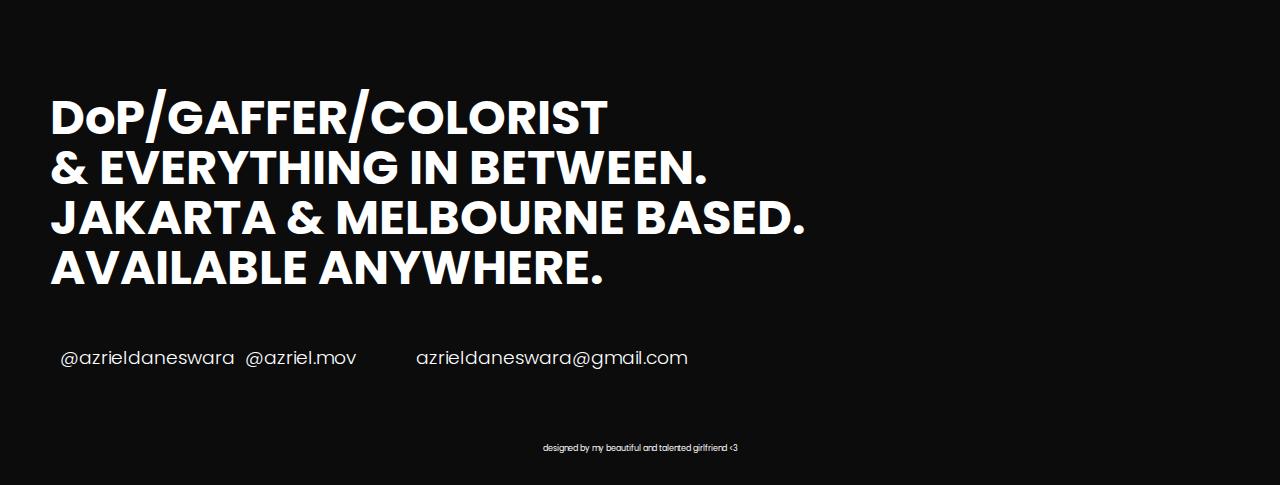
==== commit b8a56b3f: "Update index.html" ====
--- a/index.html
+++ b/index.html
@@ -39,7 +39,7 @@
                     src="https://www.youtube.com/embed/08TsNVmDS-8?si=S744cr6_Y9NCo9oM" title="YouTube video player" frameborder="0" allow="accelerometer; autoplay; clipboard-write; encrypted-media; gyroscope; picture-in-picture; web-share" referrerpolicy="strict-origin-when-cross-origin" allowfullscreen>
                 </iframe> -->
 
-                <video autoplay loop controls muted src="/IMAGES/my everything showreel.mp4"></video>
+                <video autoplay loop controls muted src="IMAGES/my%20everything%20showreel.mp4"></video>
             </div>
 
             <div class="title">
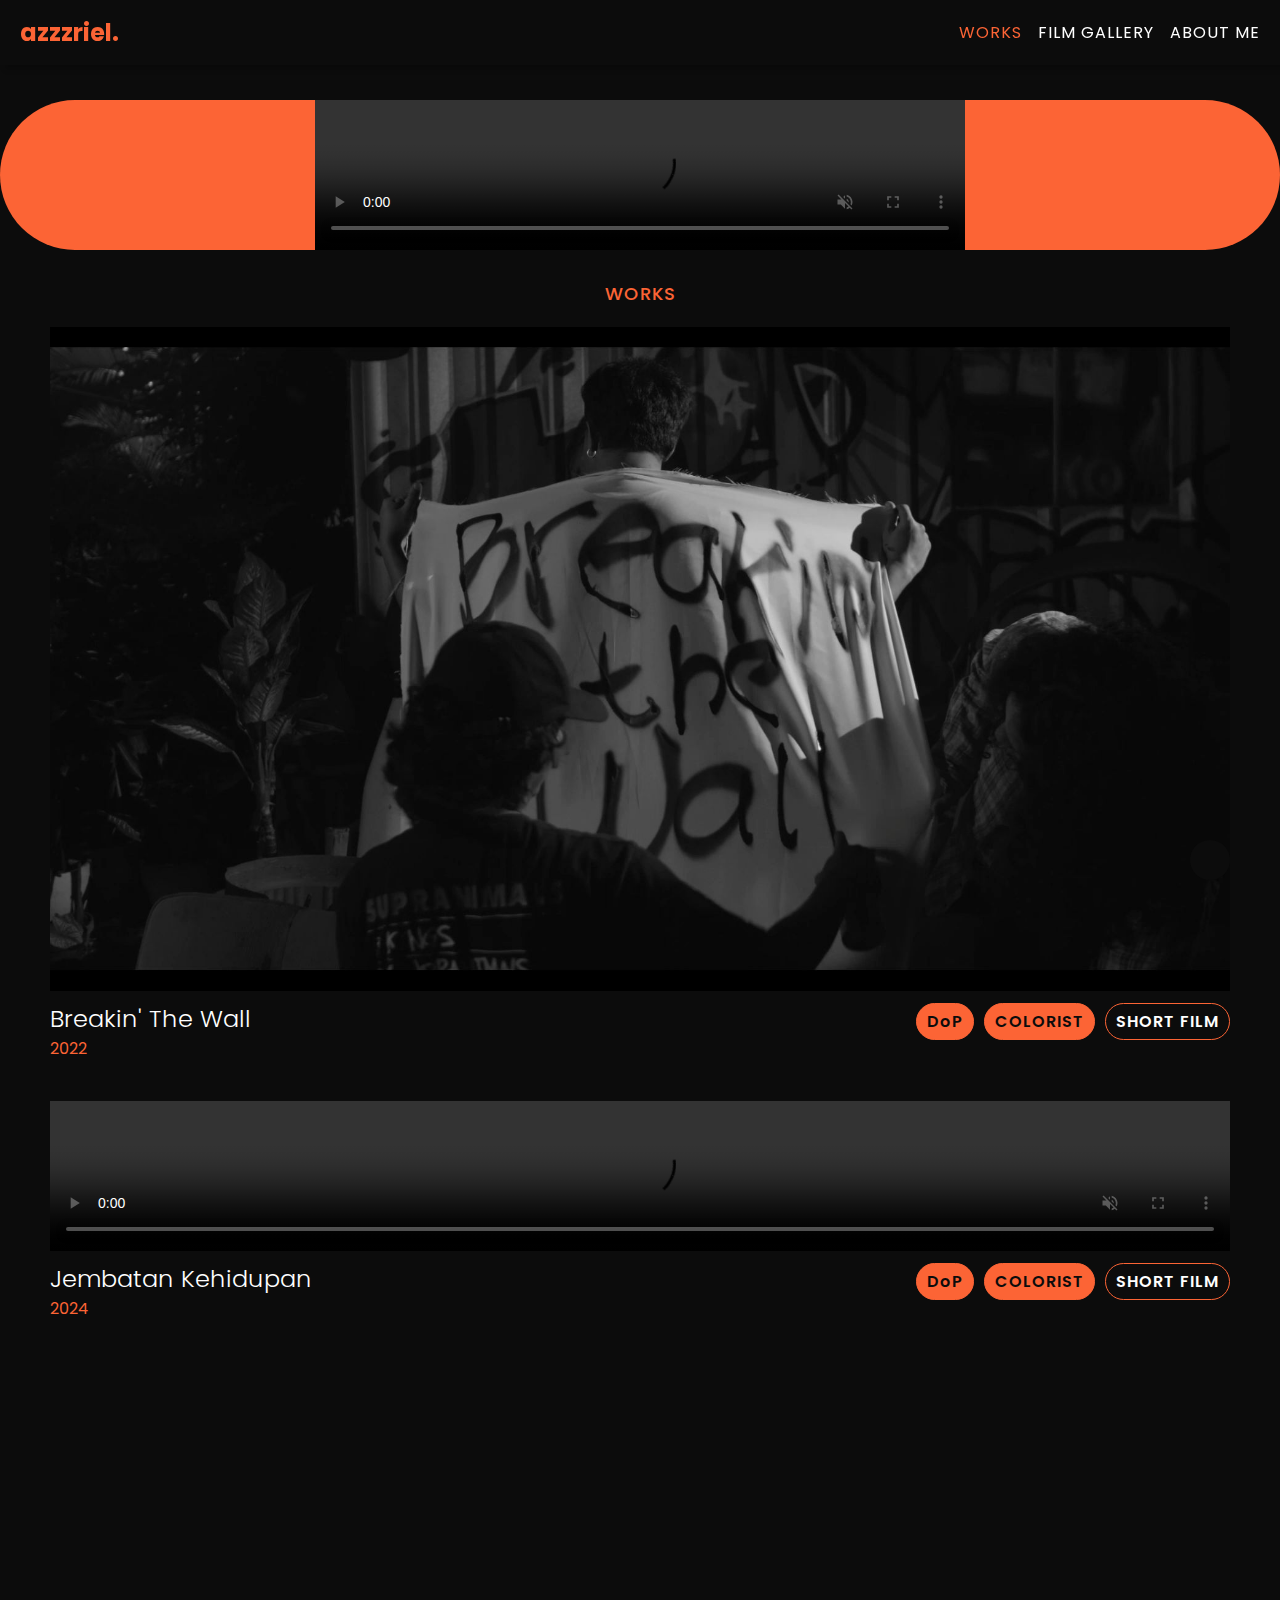
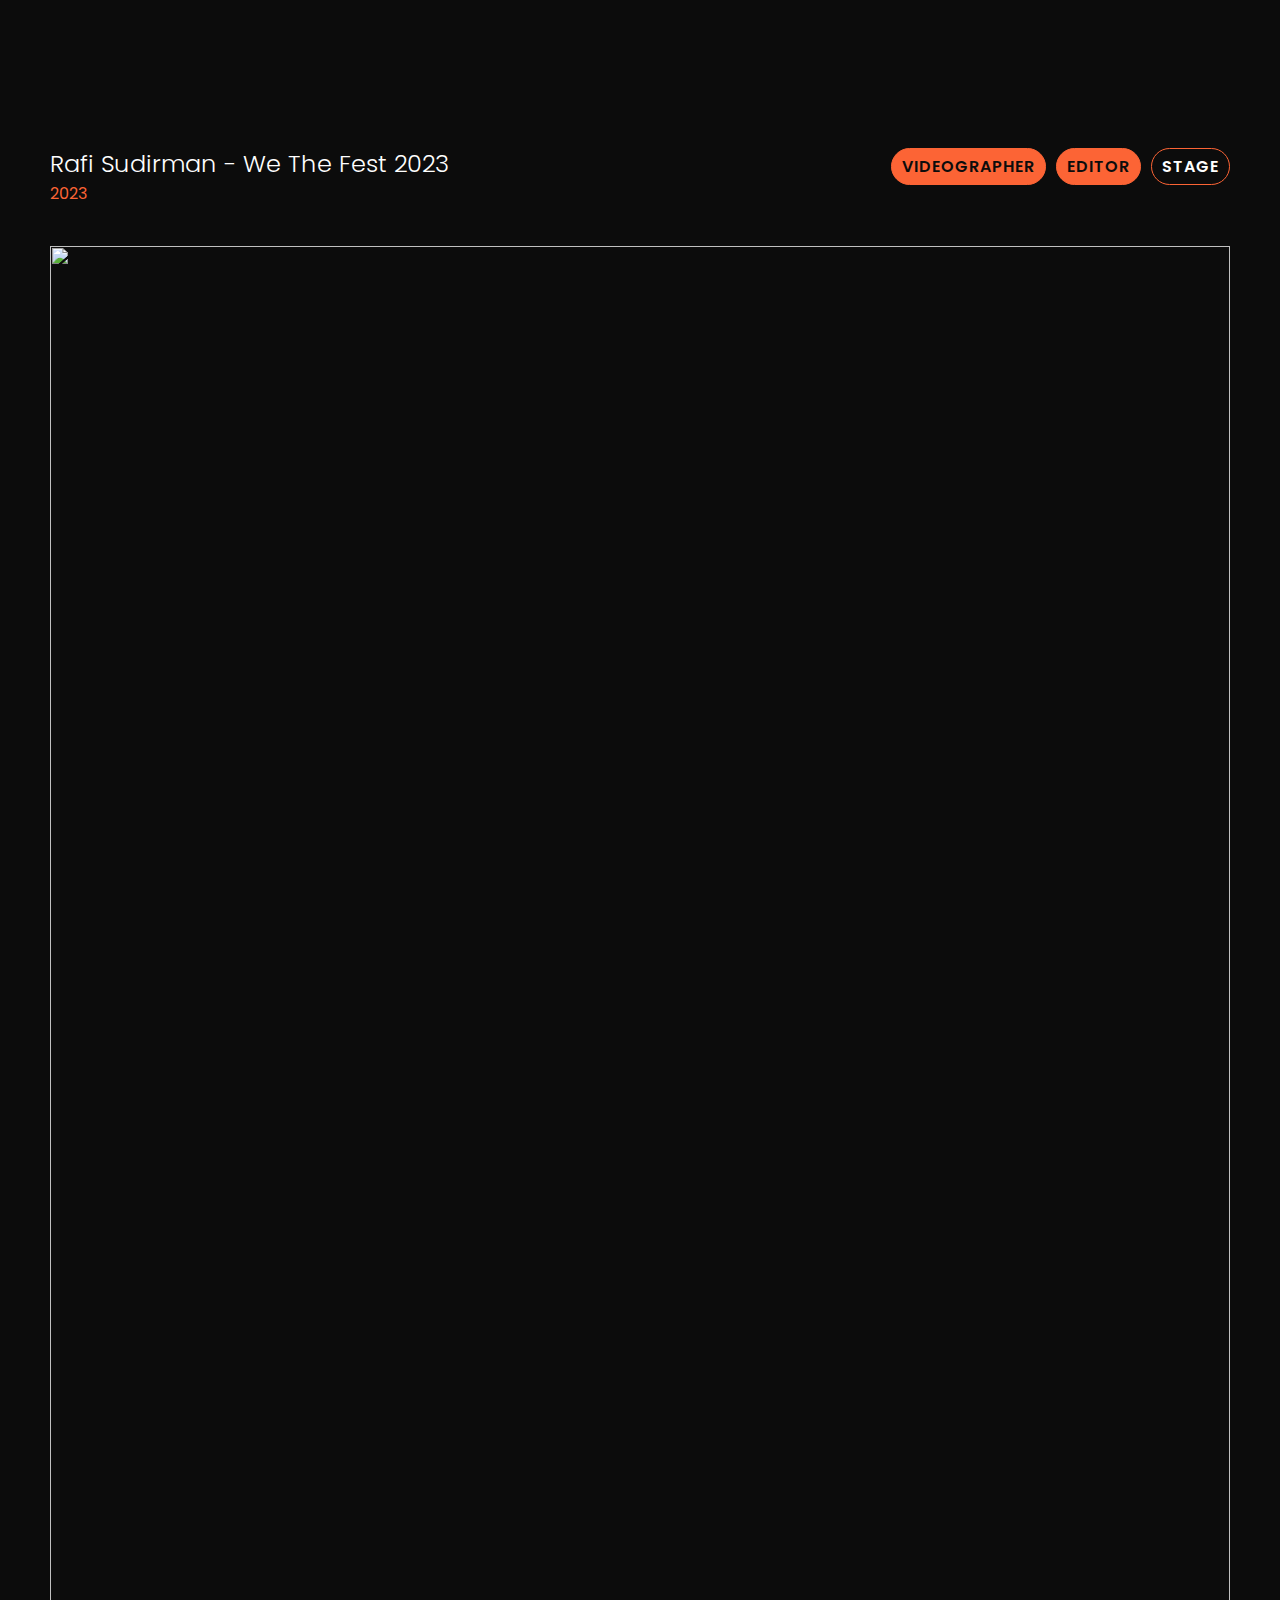
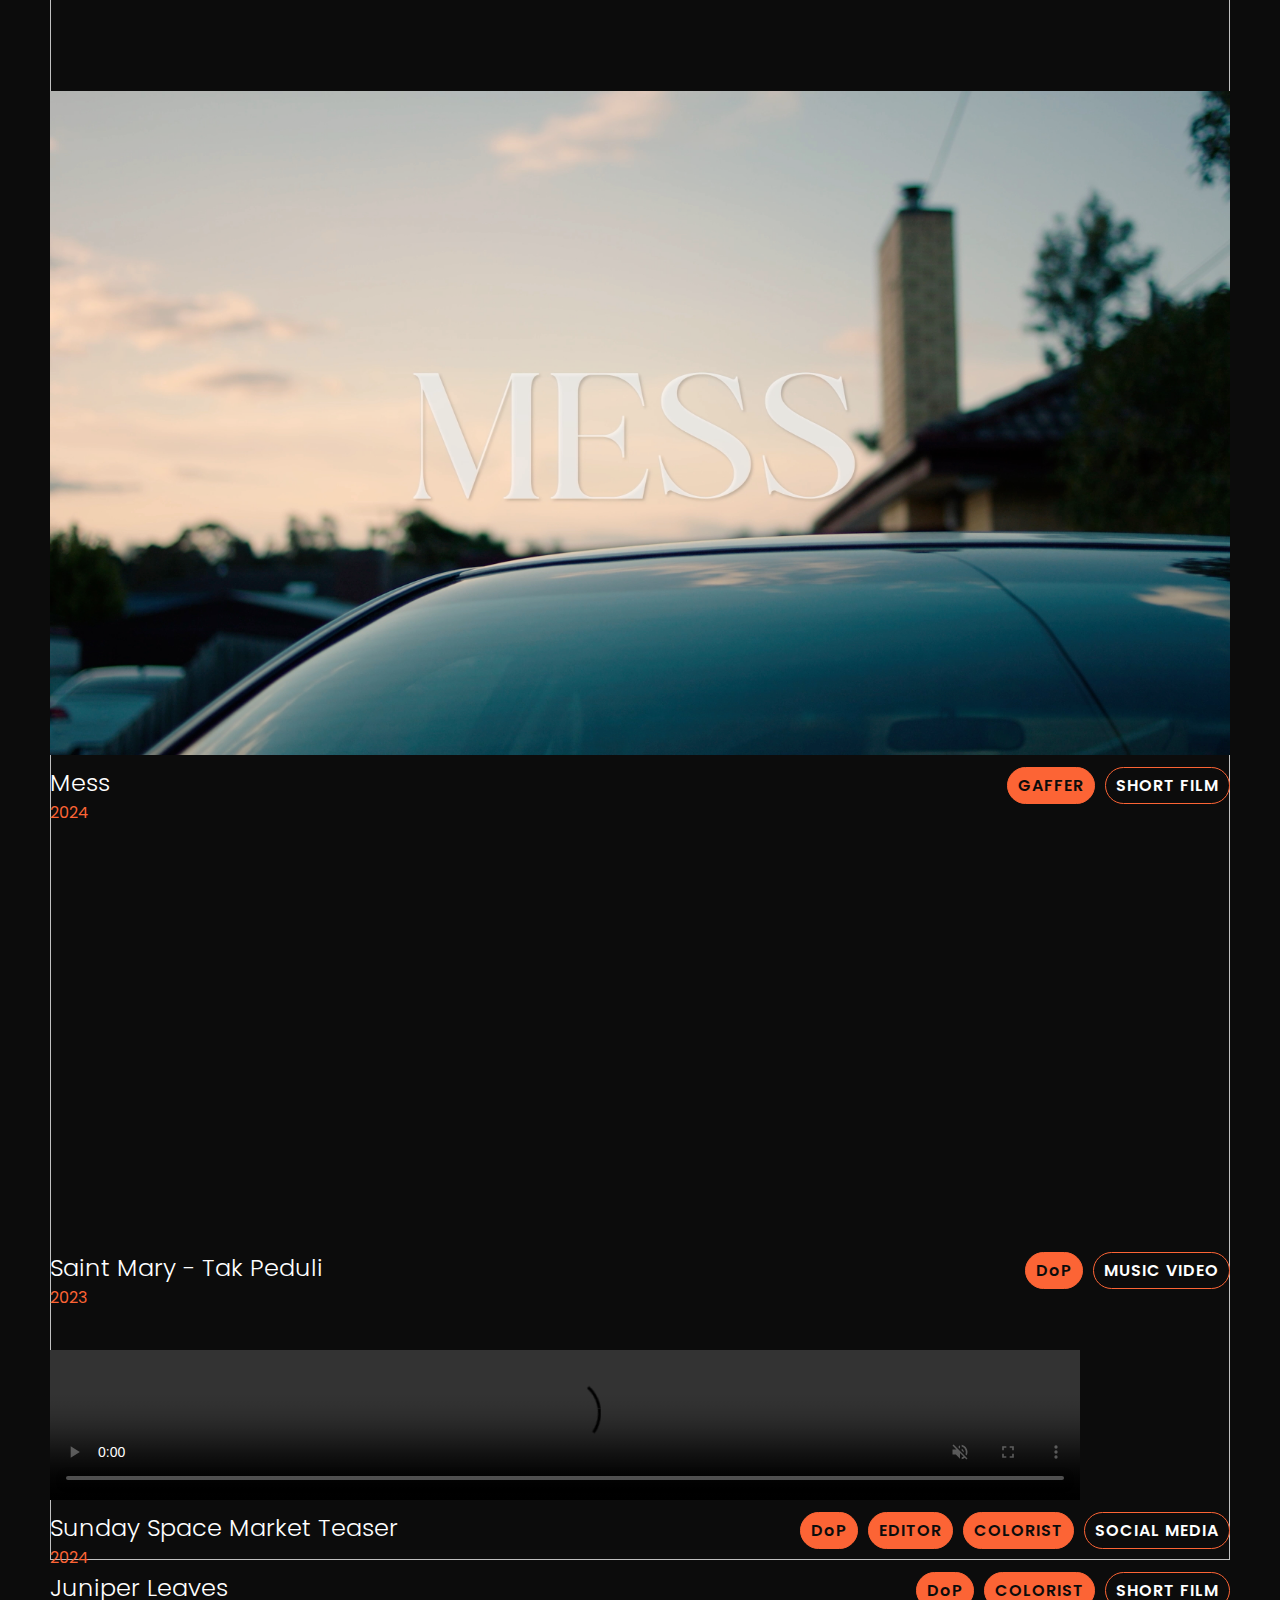
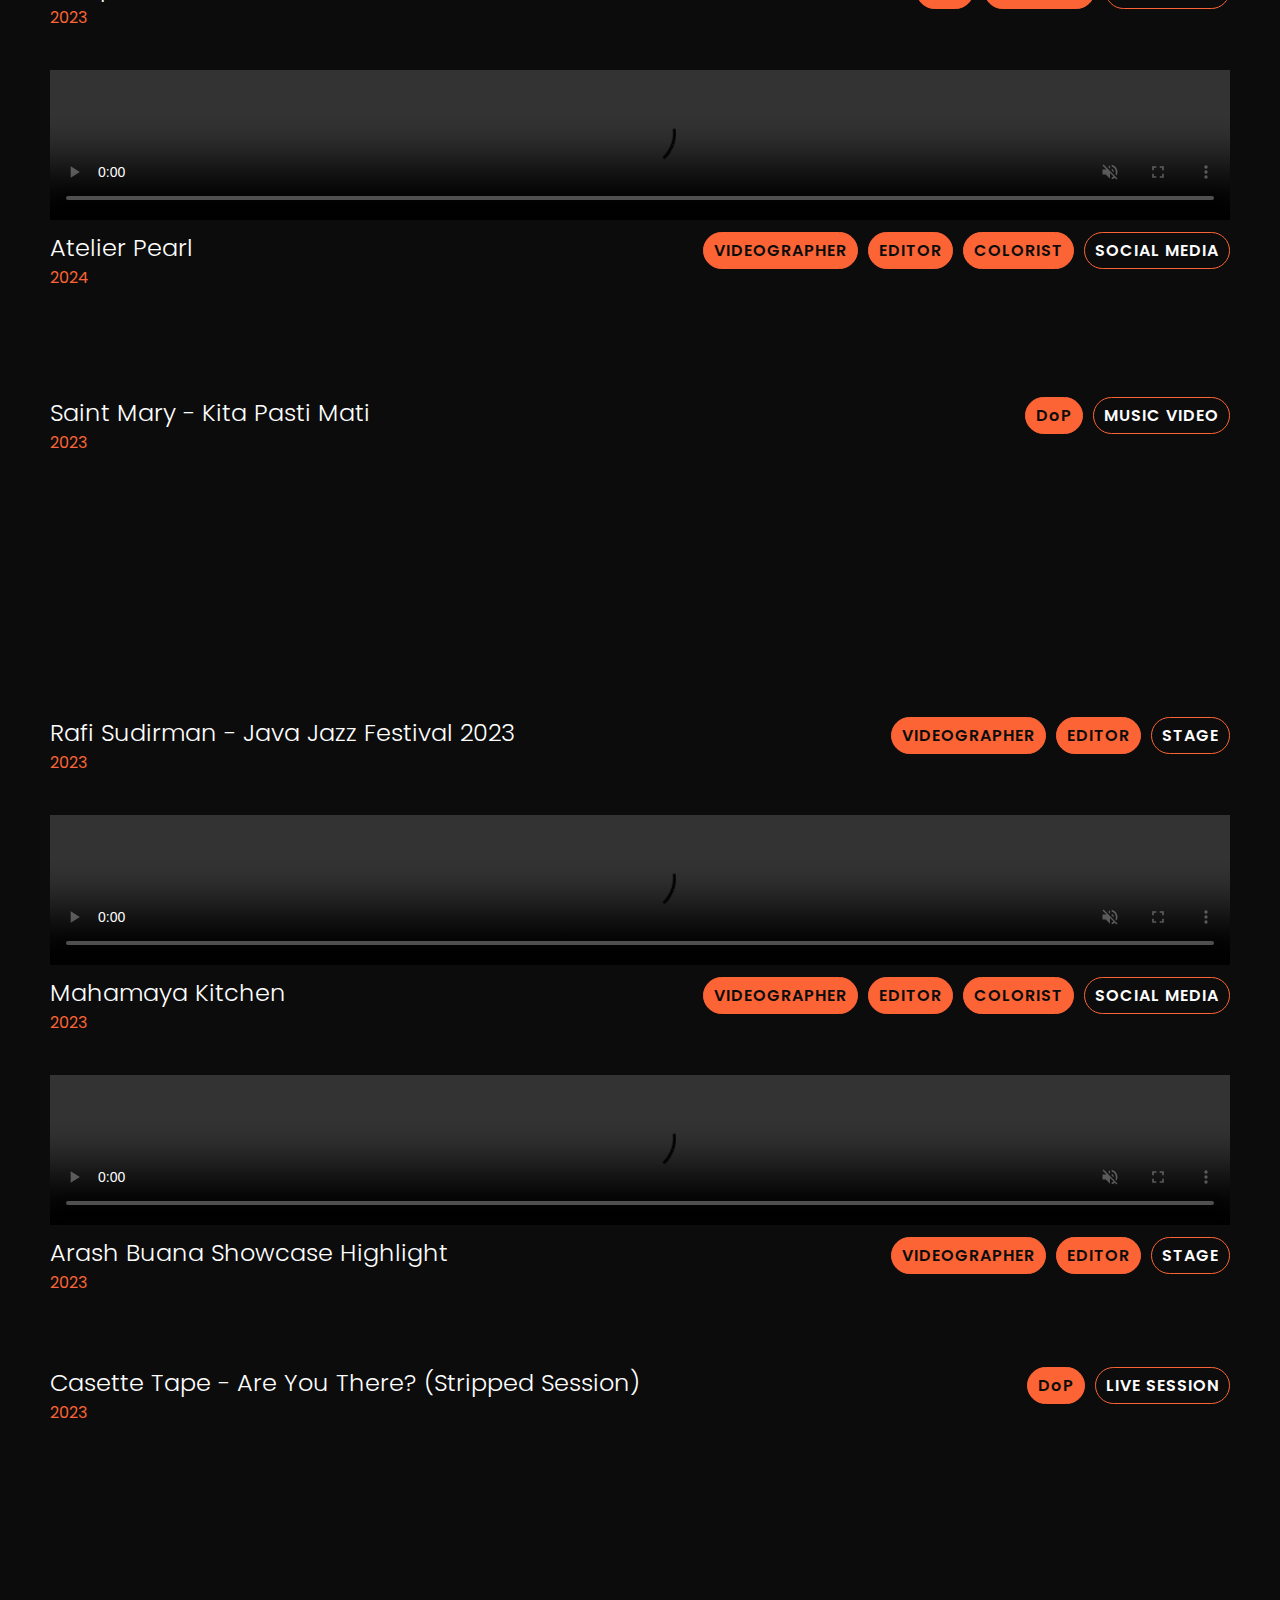
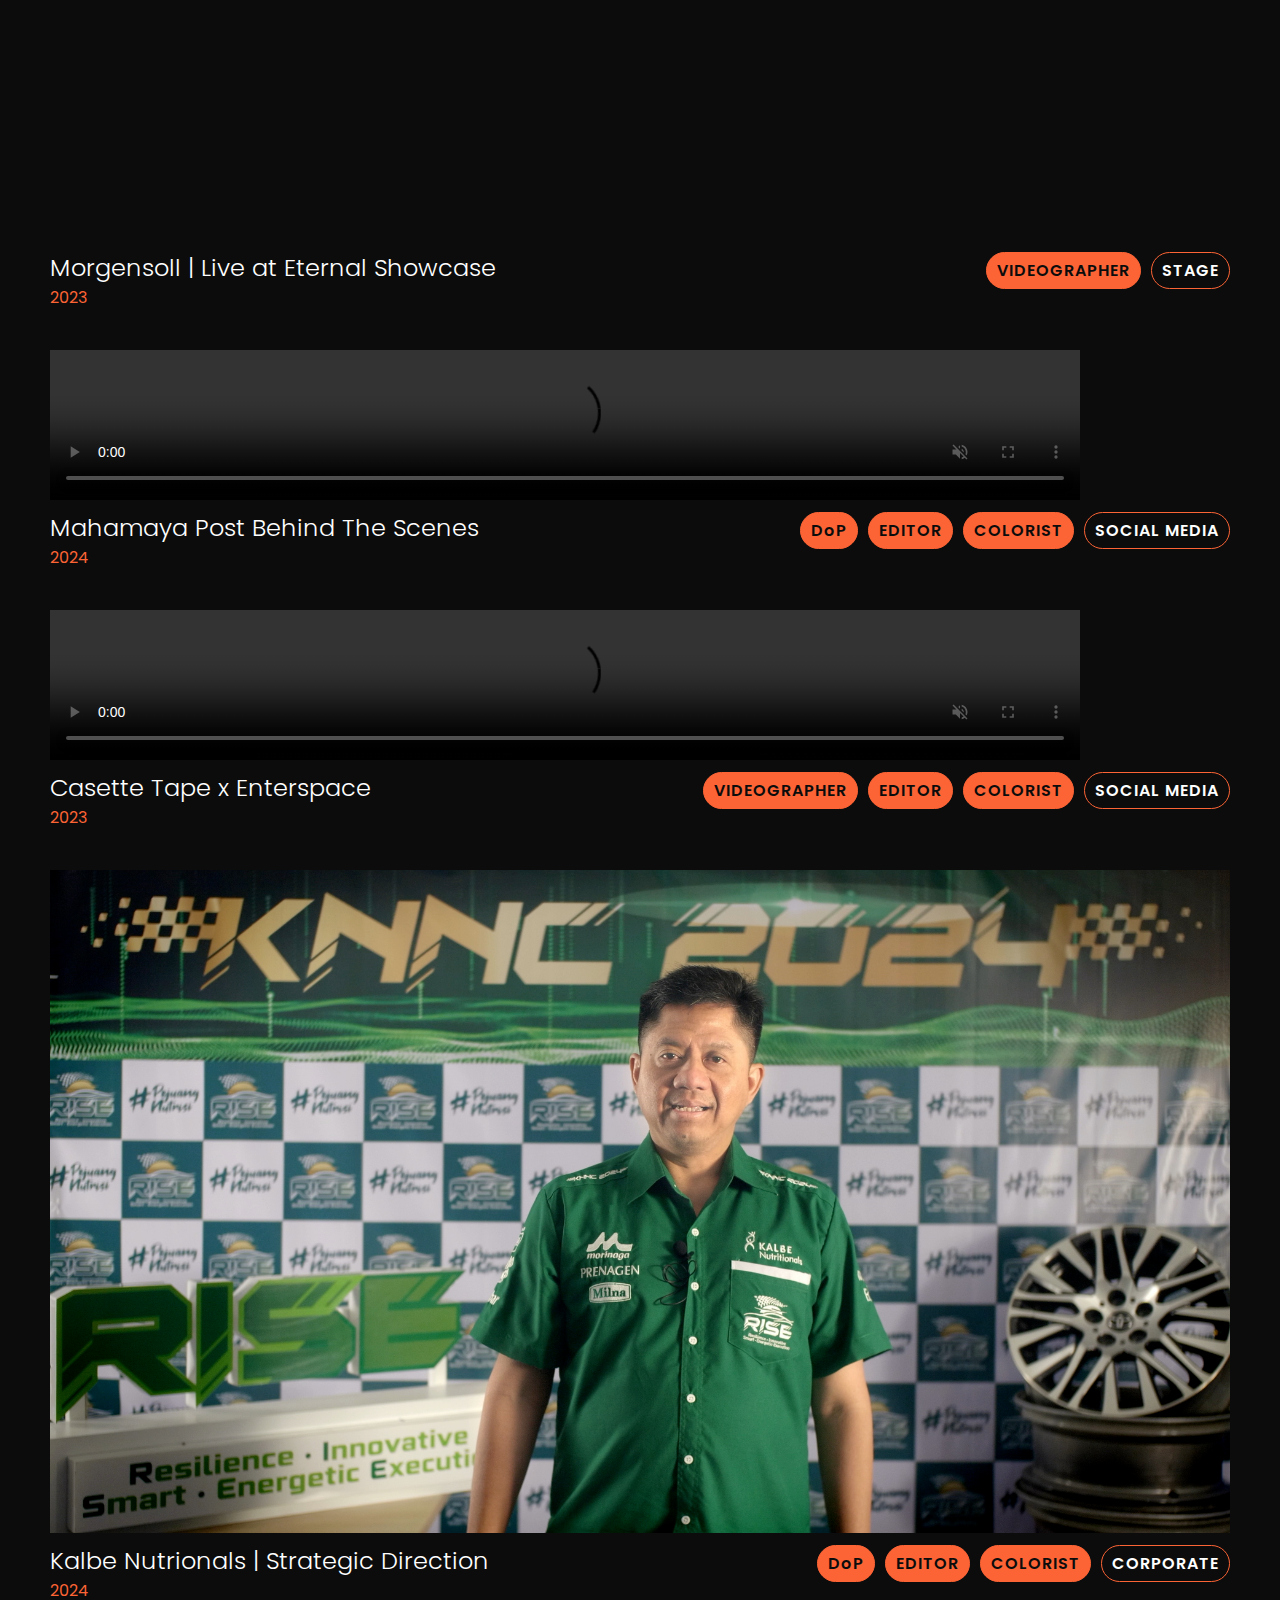
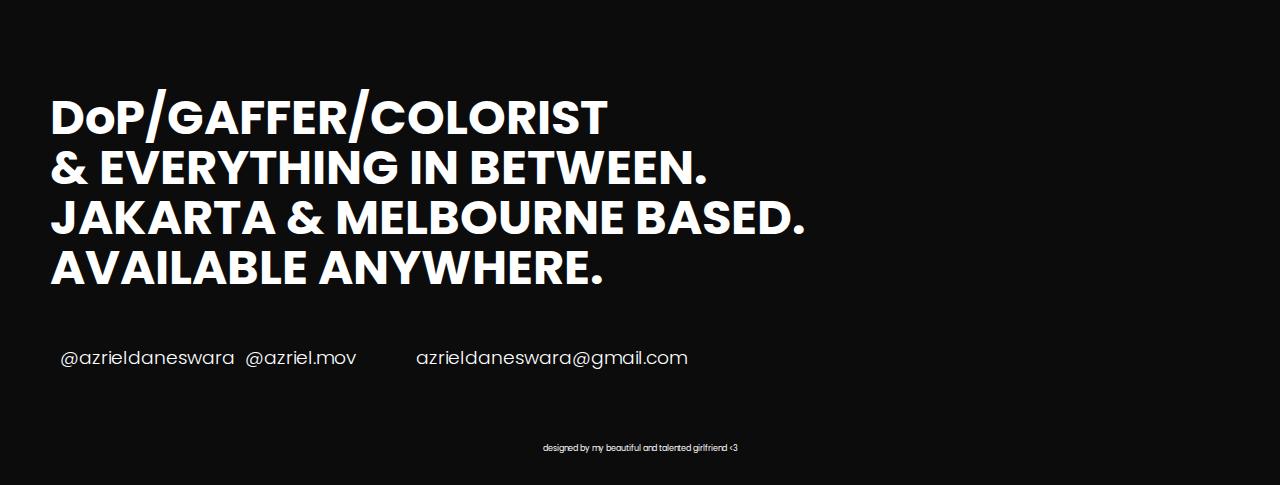
==== commit 6b661d42: "Update index.html" ====
--- a/index.html
+++ b/index.html
@@ -54,7 +54,7 @@
                     <div>
                         <div>
                             <a href="breakinthewall.html">
-                                <img src="./IMAGES/breakinthewall3.jpg">
+                                <img src="https://mekflari.github.io/azzzriel/IMAGES/breakinthewall3.jpg">
                             </a> 
                         </div>
 
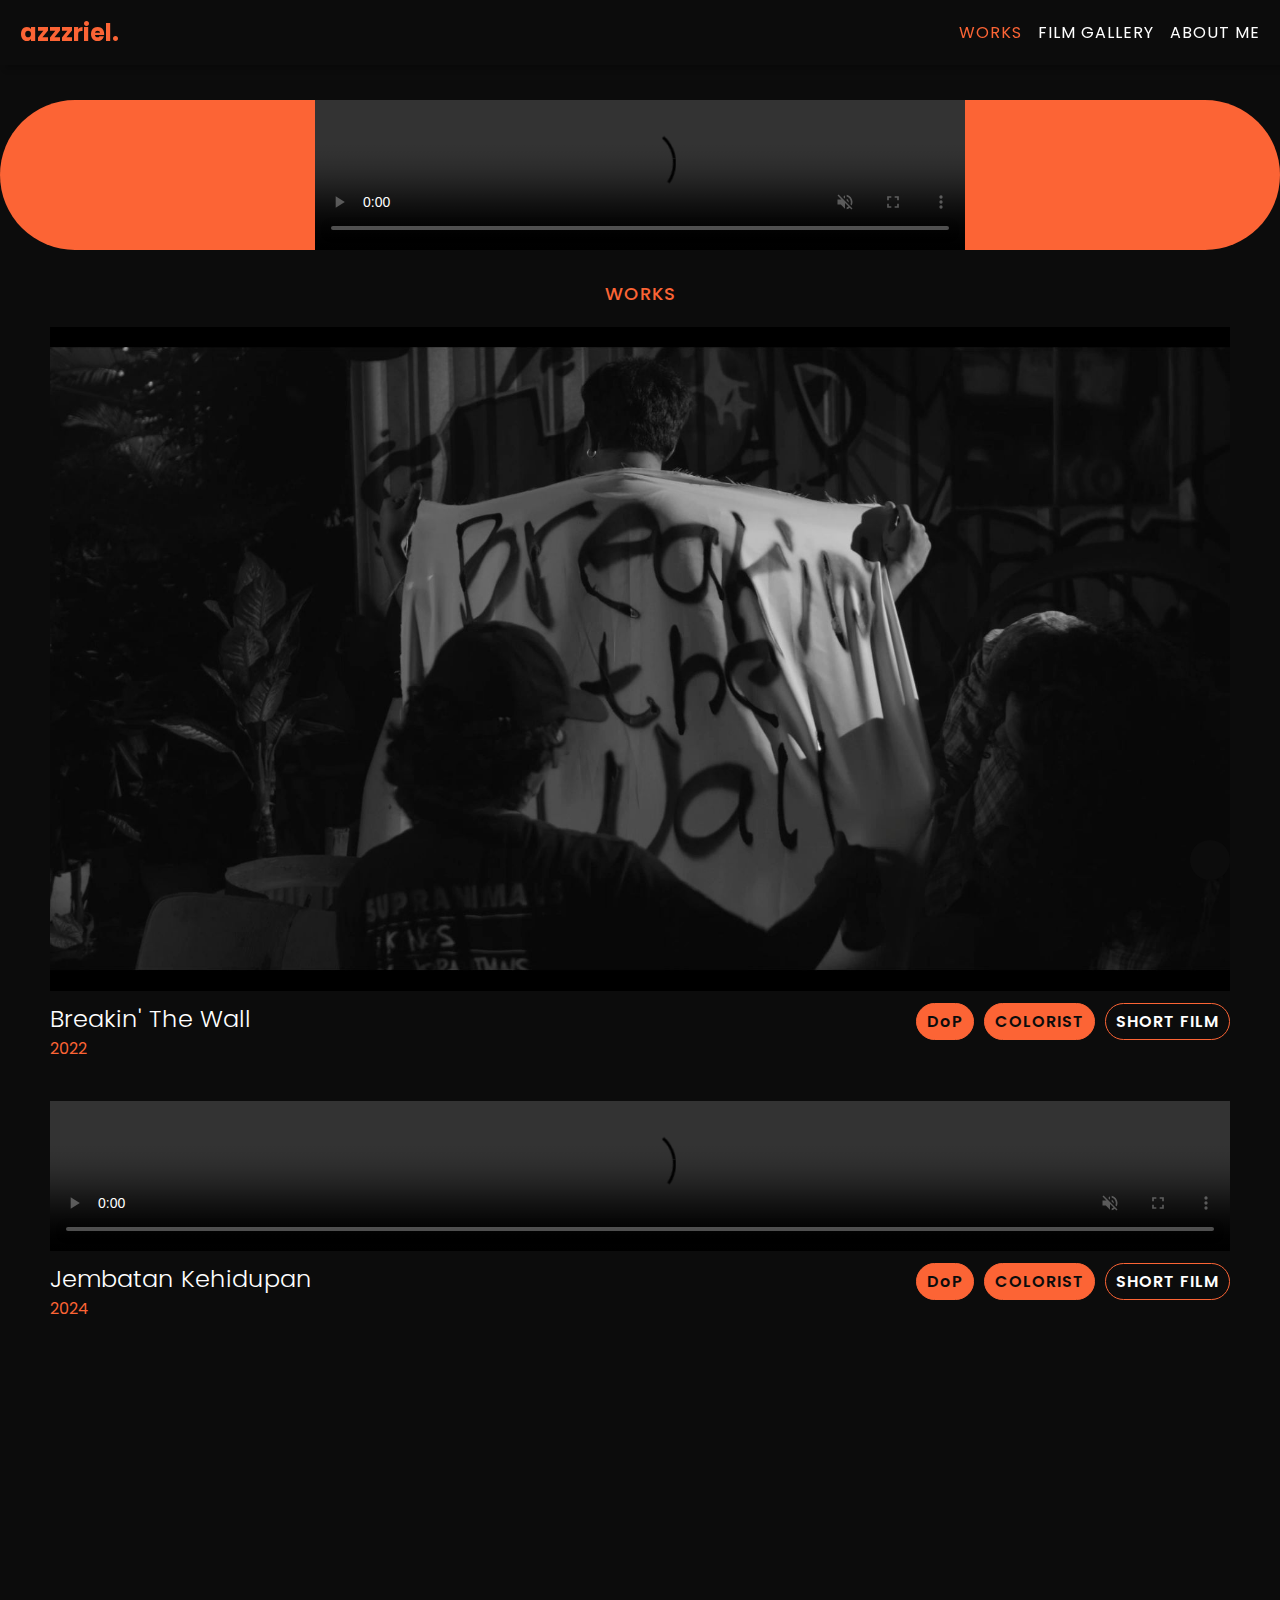
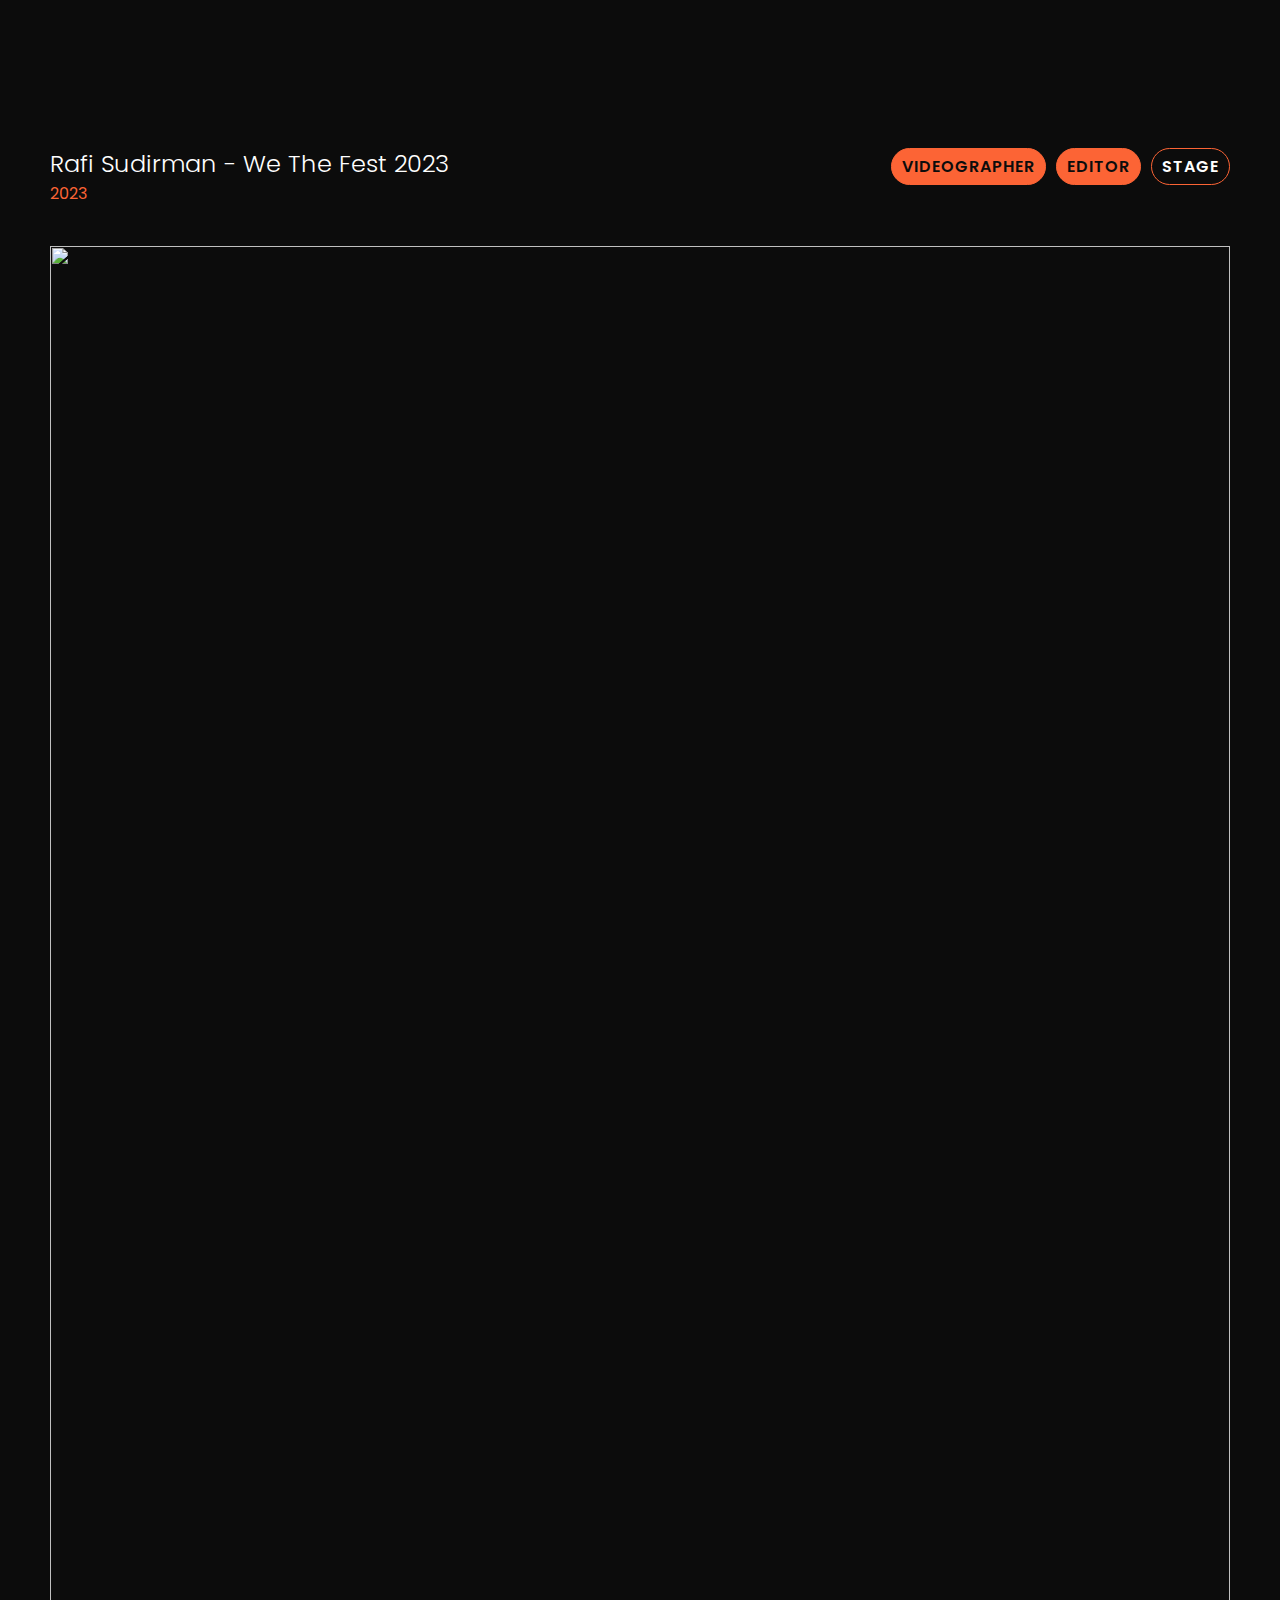
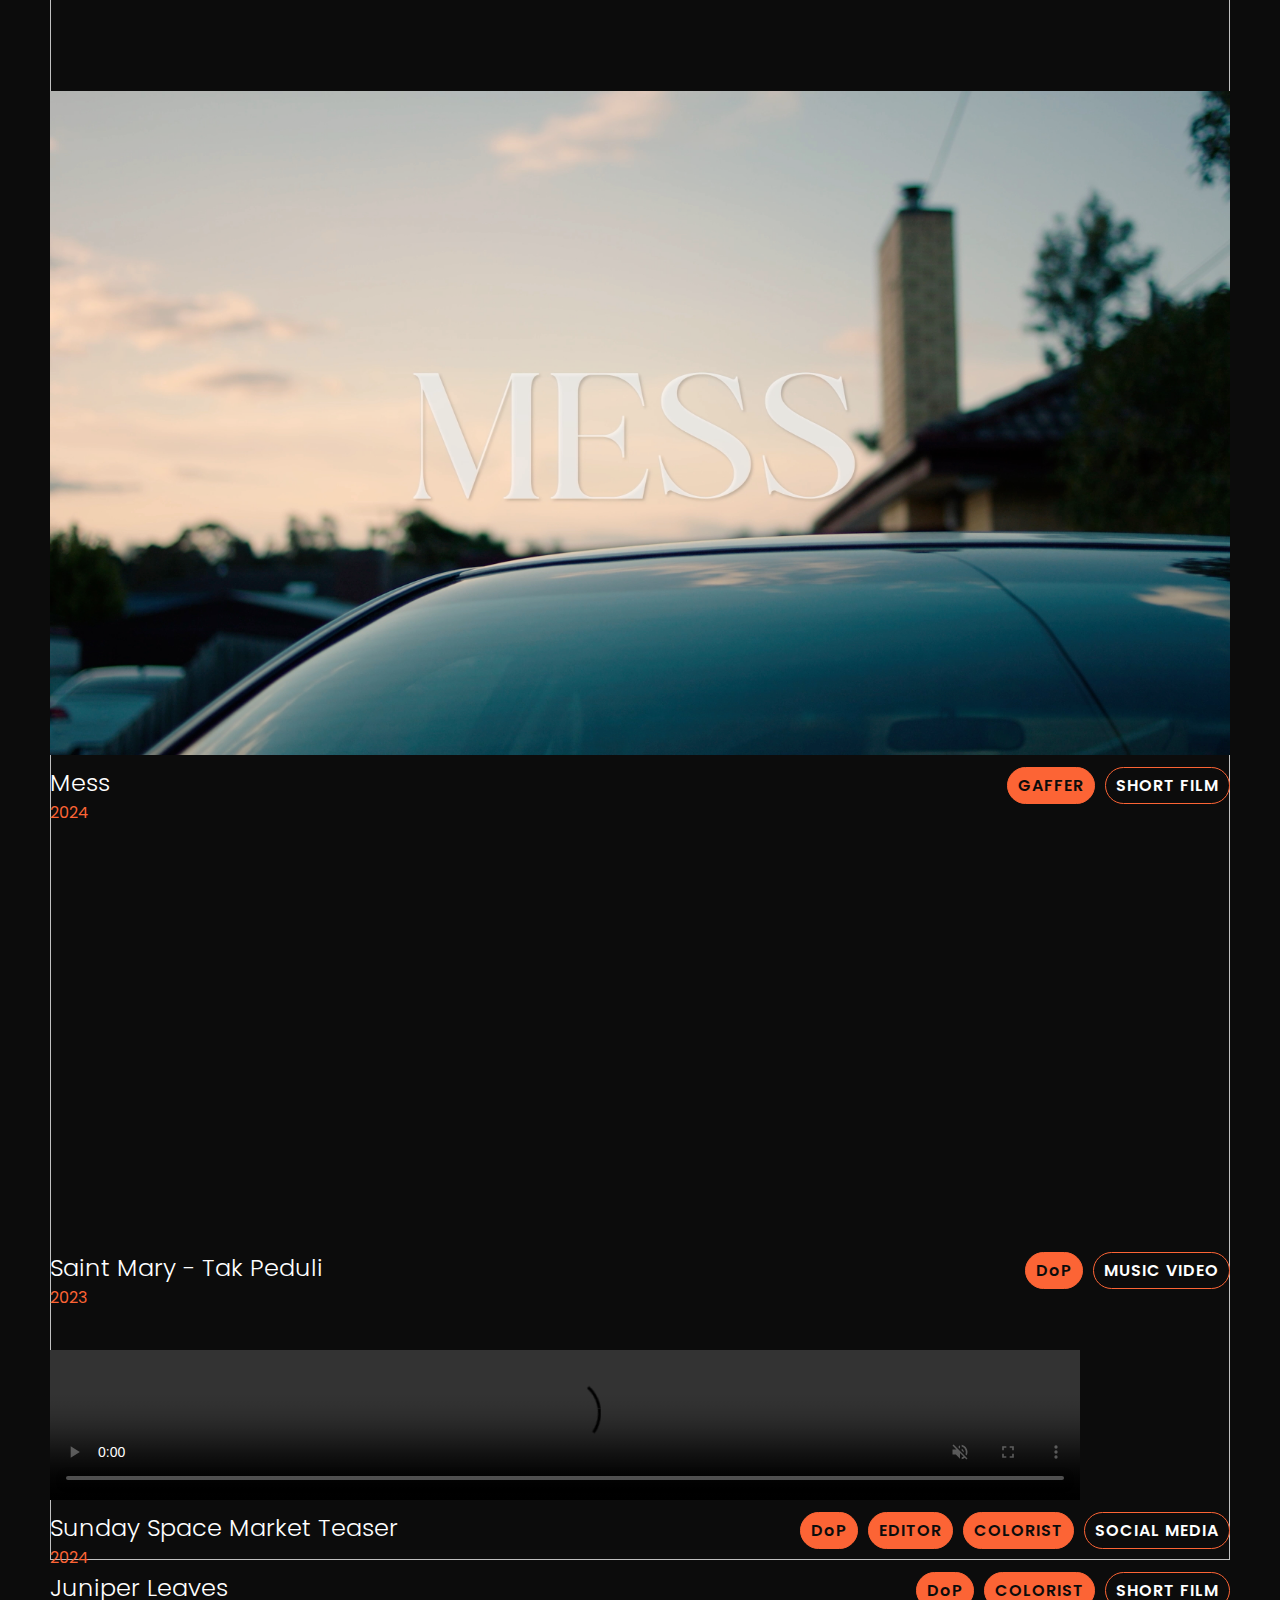
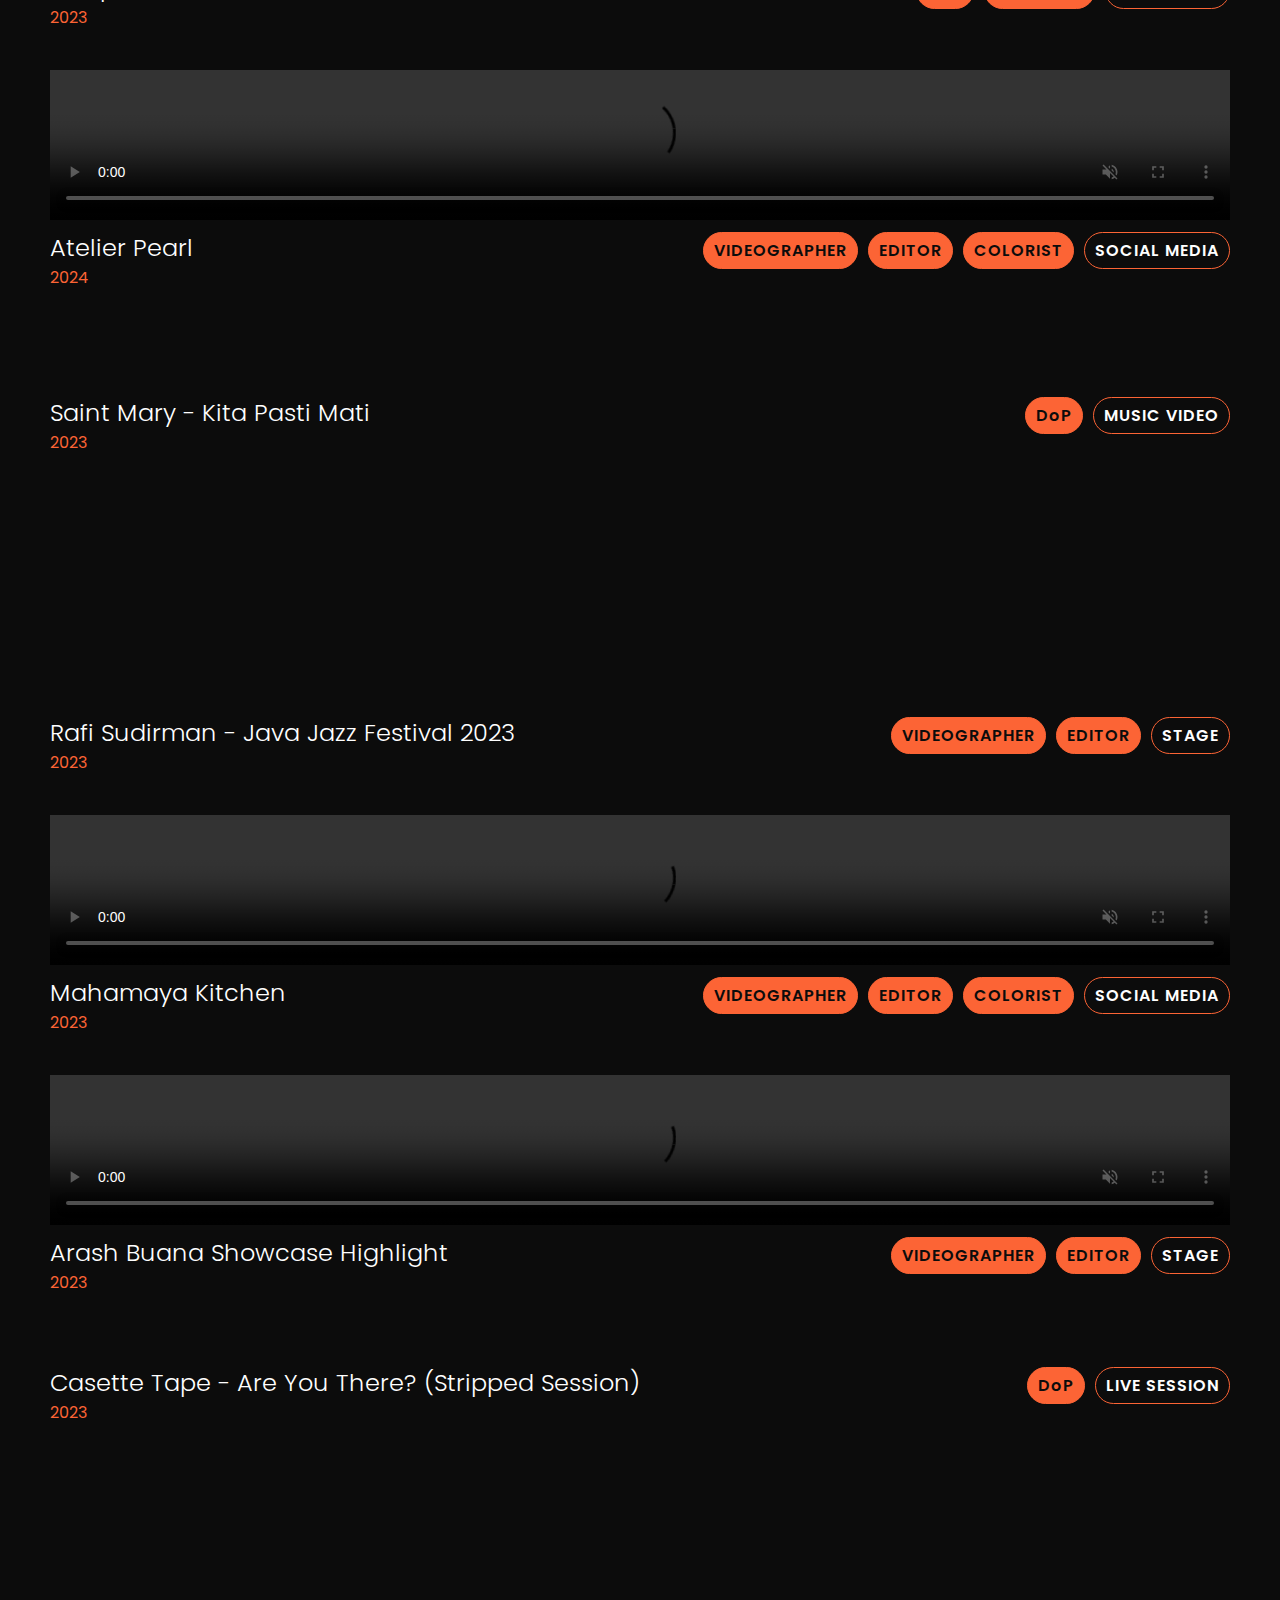
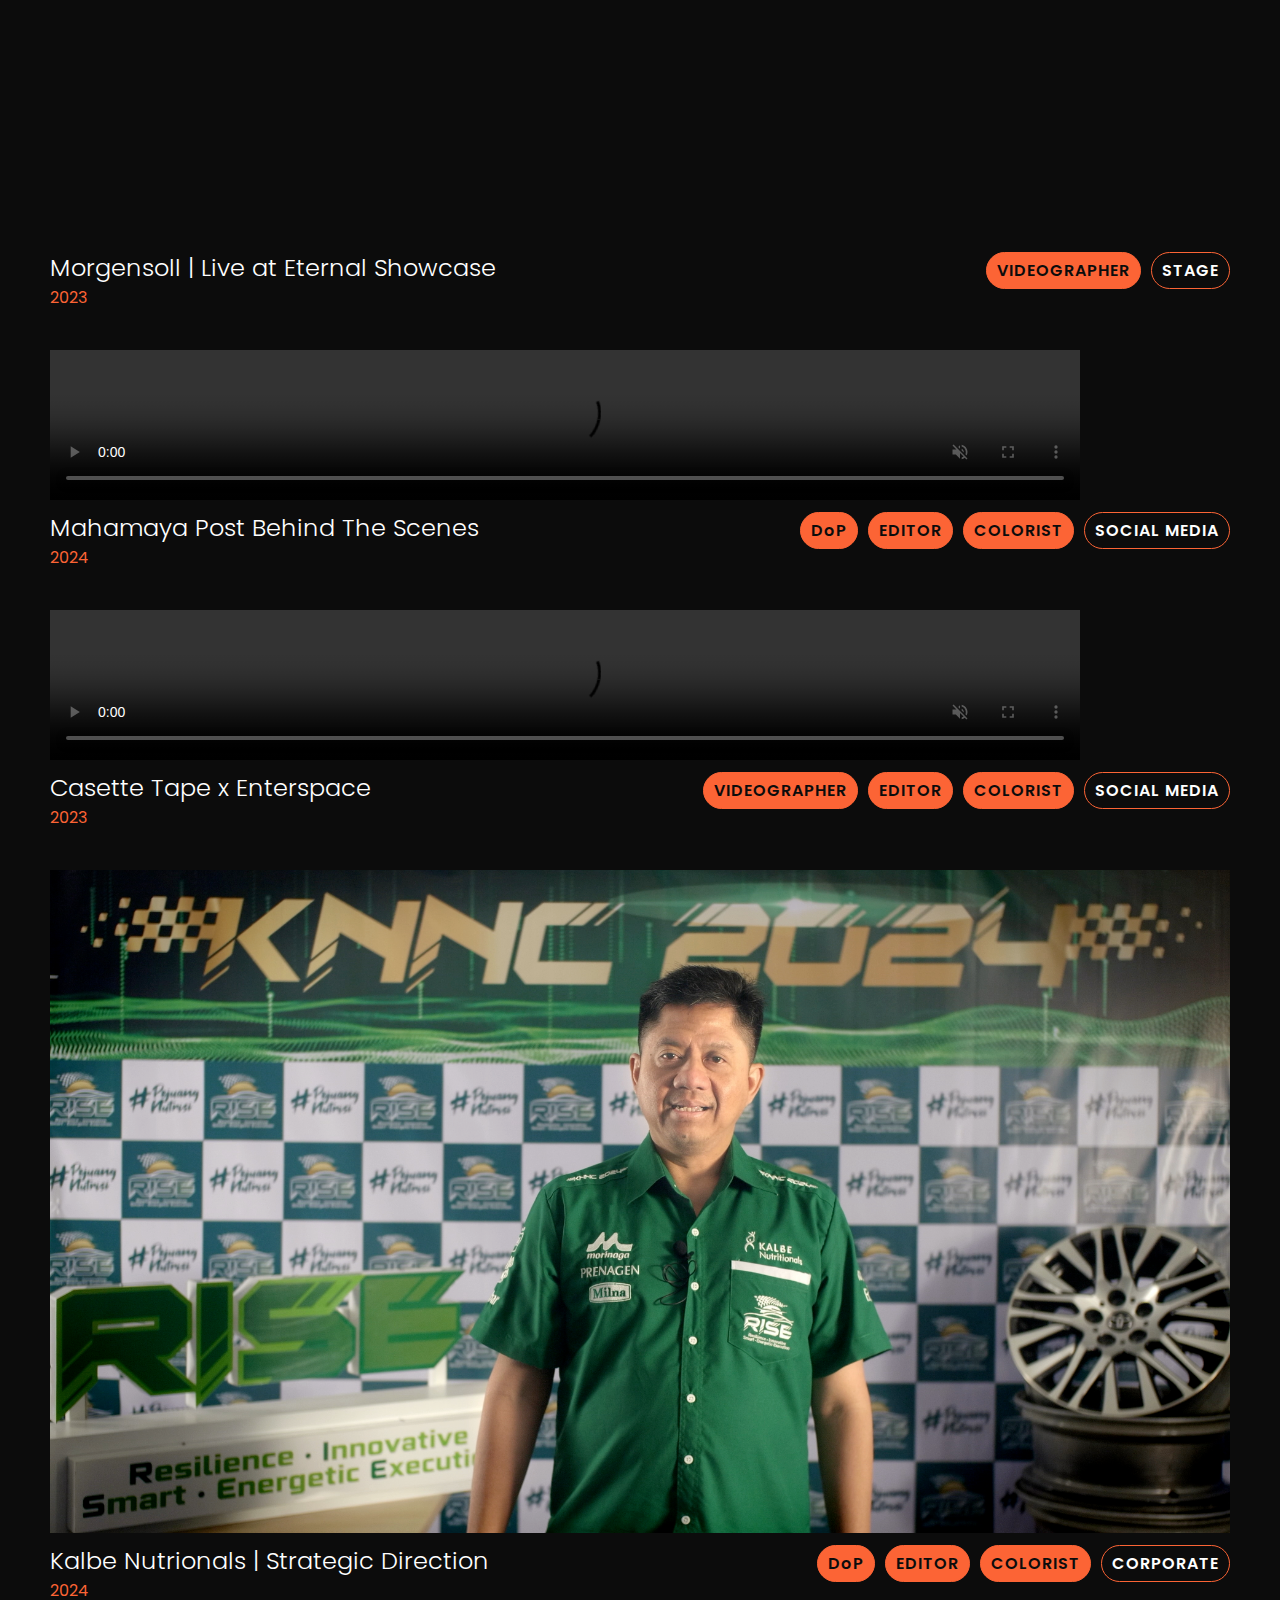
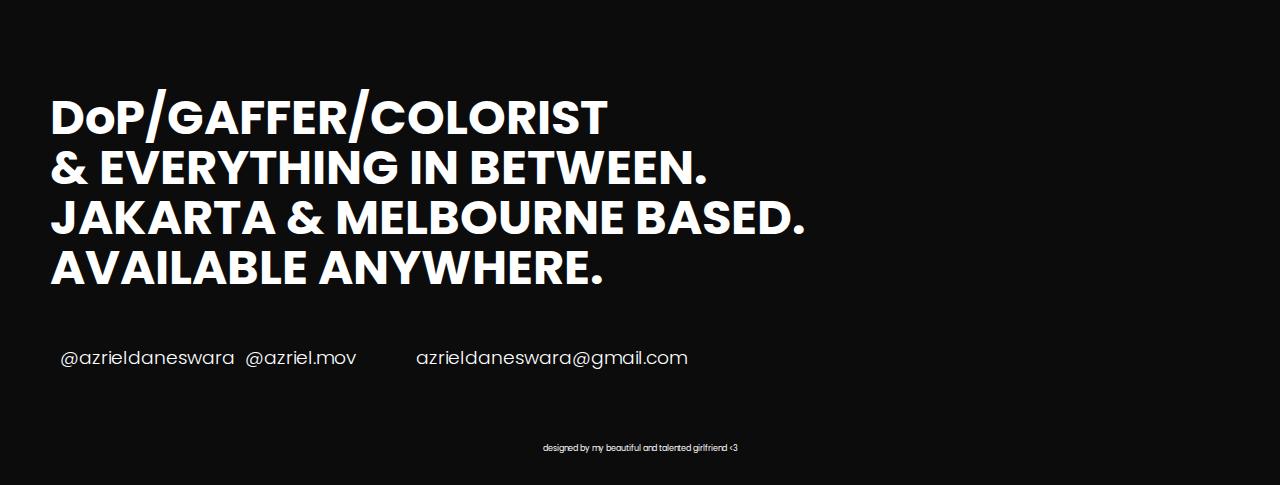
==== commit 0019a9a9: "Update index.html" ====
--- a/index.html
+++ b/index.html
@@ -39,7 +39,7 @@
                     src="https://www.youtube.com/embed/08TsNVmDS-8?si=S744cr6_Y9NCo9oM" title="YouTube video player" frameborder="0" allow="accelerometer; autoplay; clipboard-write; encrypted-media; gyroscope; picture-in-picture; web-share" referrerpolicy="strict-origin-when-cross-origin" allowfullscreen>
                 </iframe> -->
 
-                <video autoplay loop controls muted src="IMAGES/my%20everything%20showreel.mp4"></video>
+                <video autoplay loop controls muted src="IMAGES/my everything showreel.mp4"></video>
             </div>
 
             <div class="title">
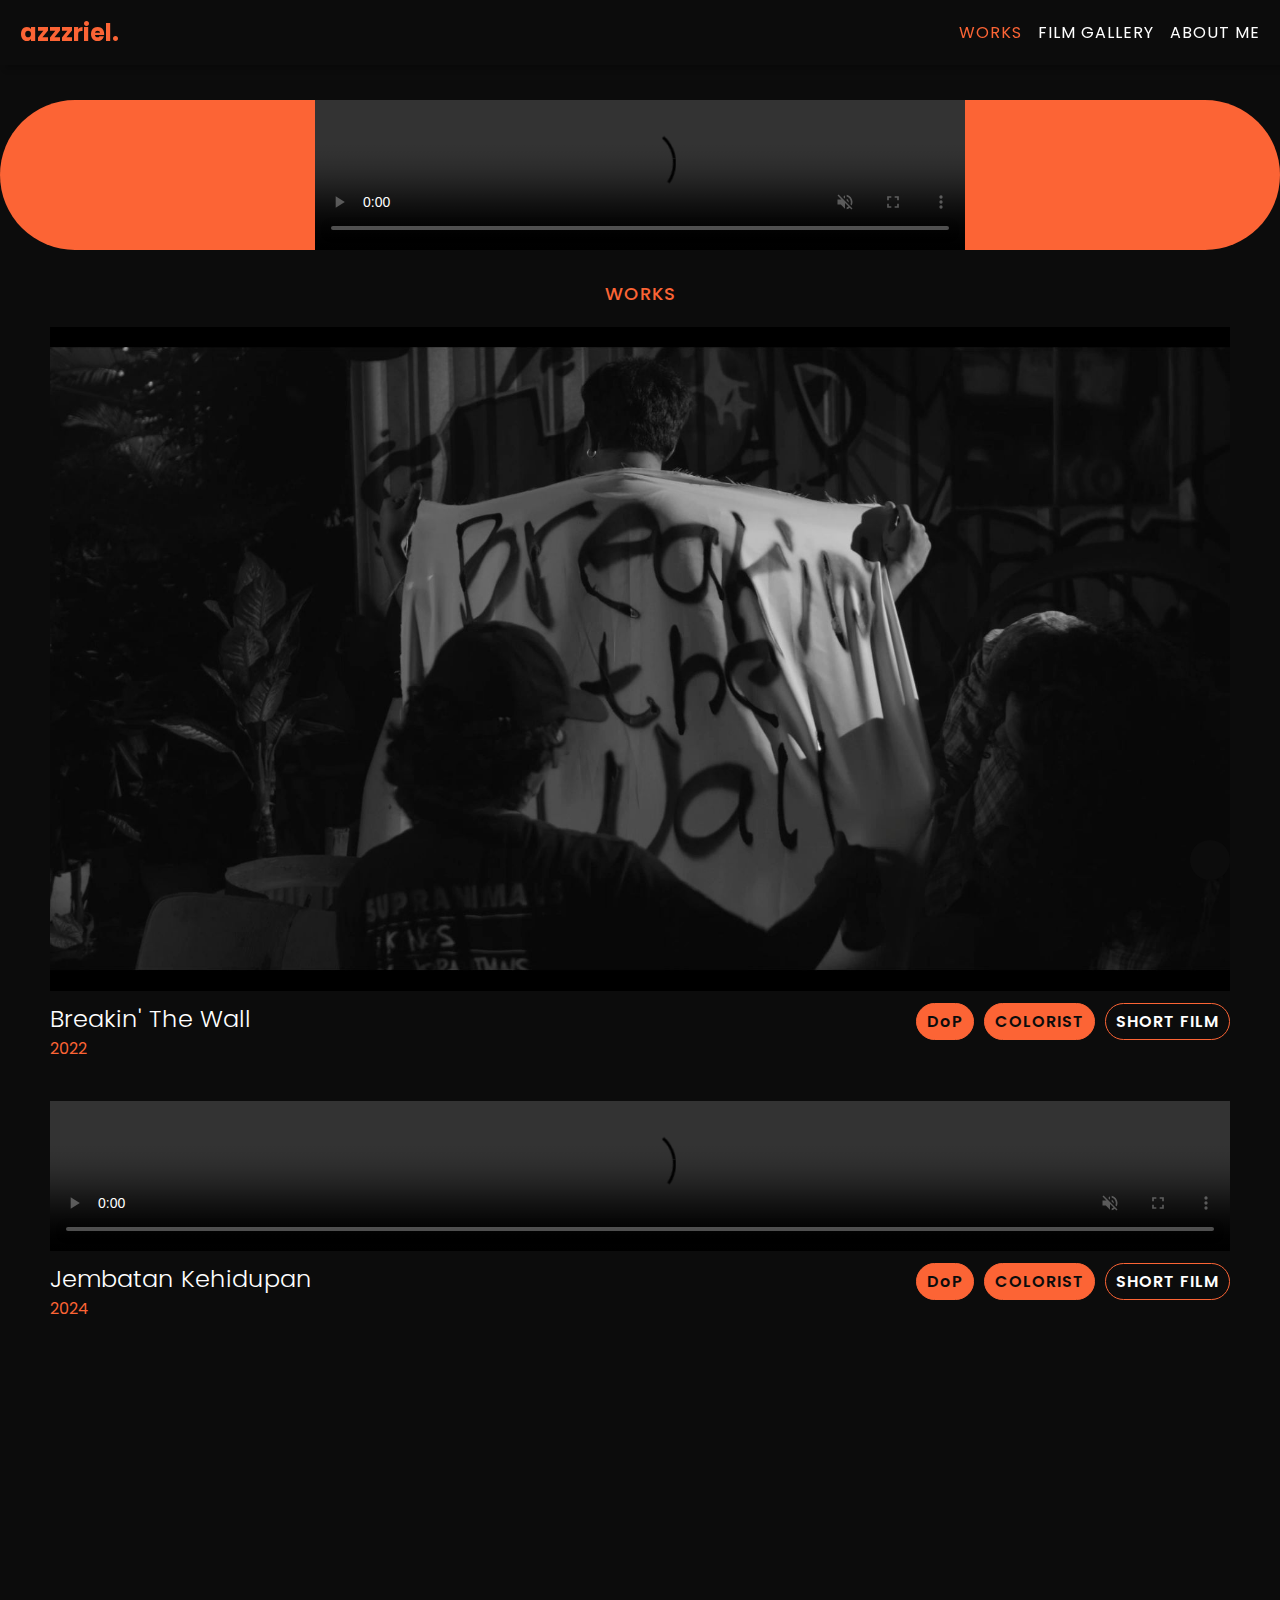
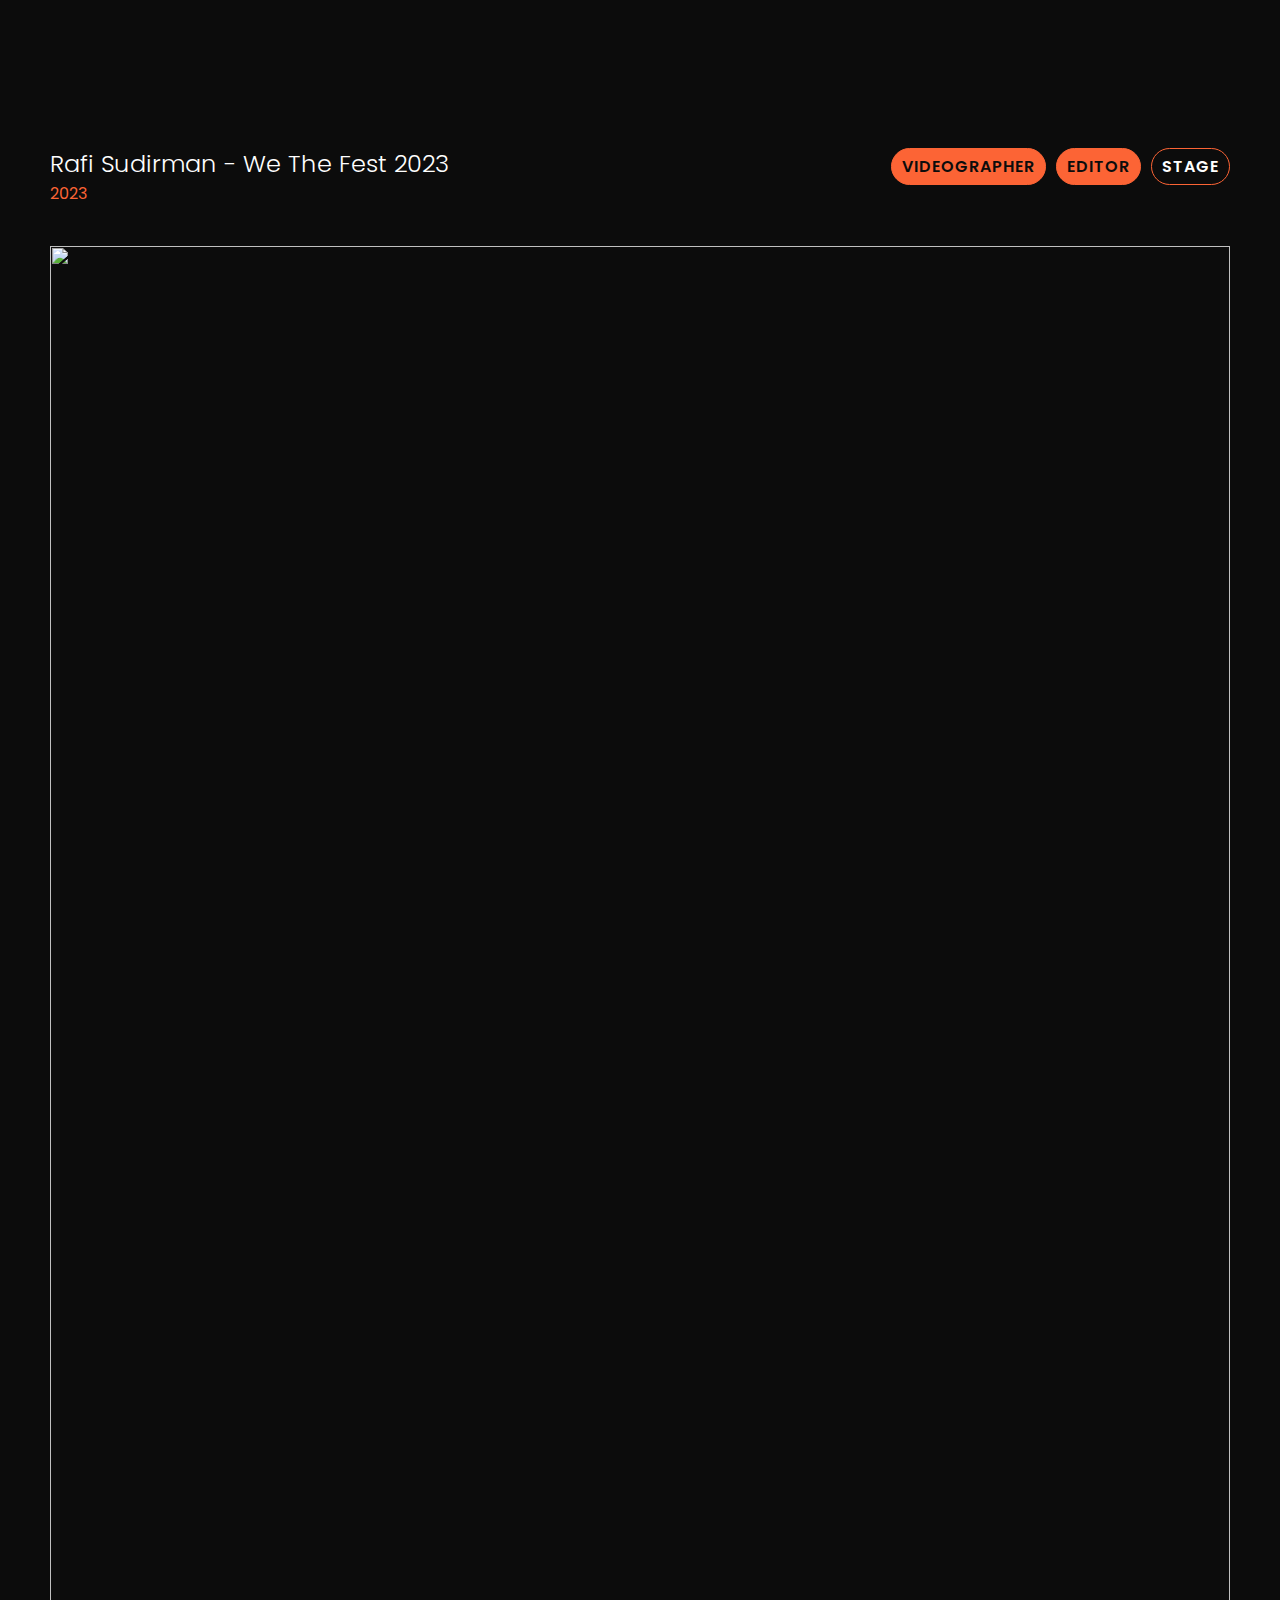
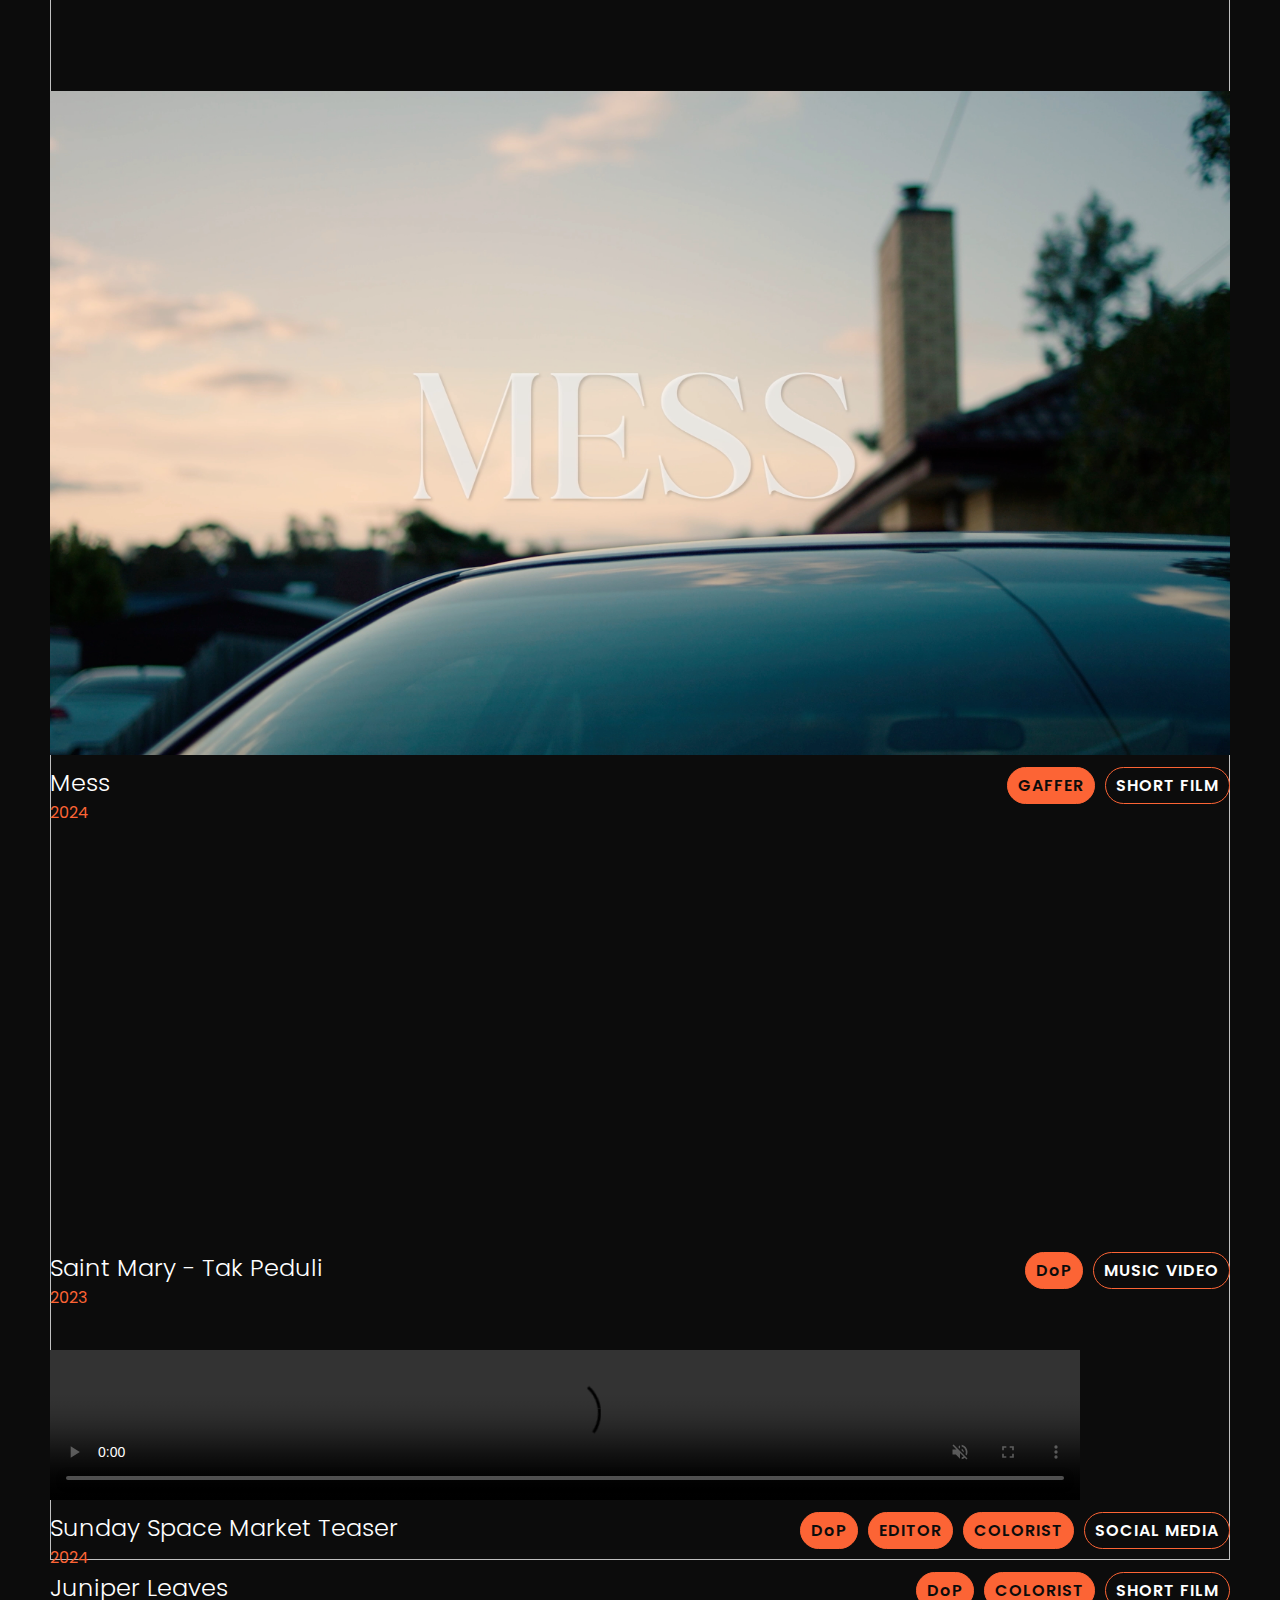
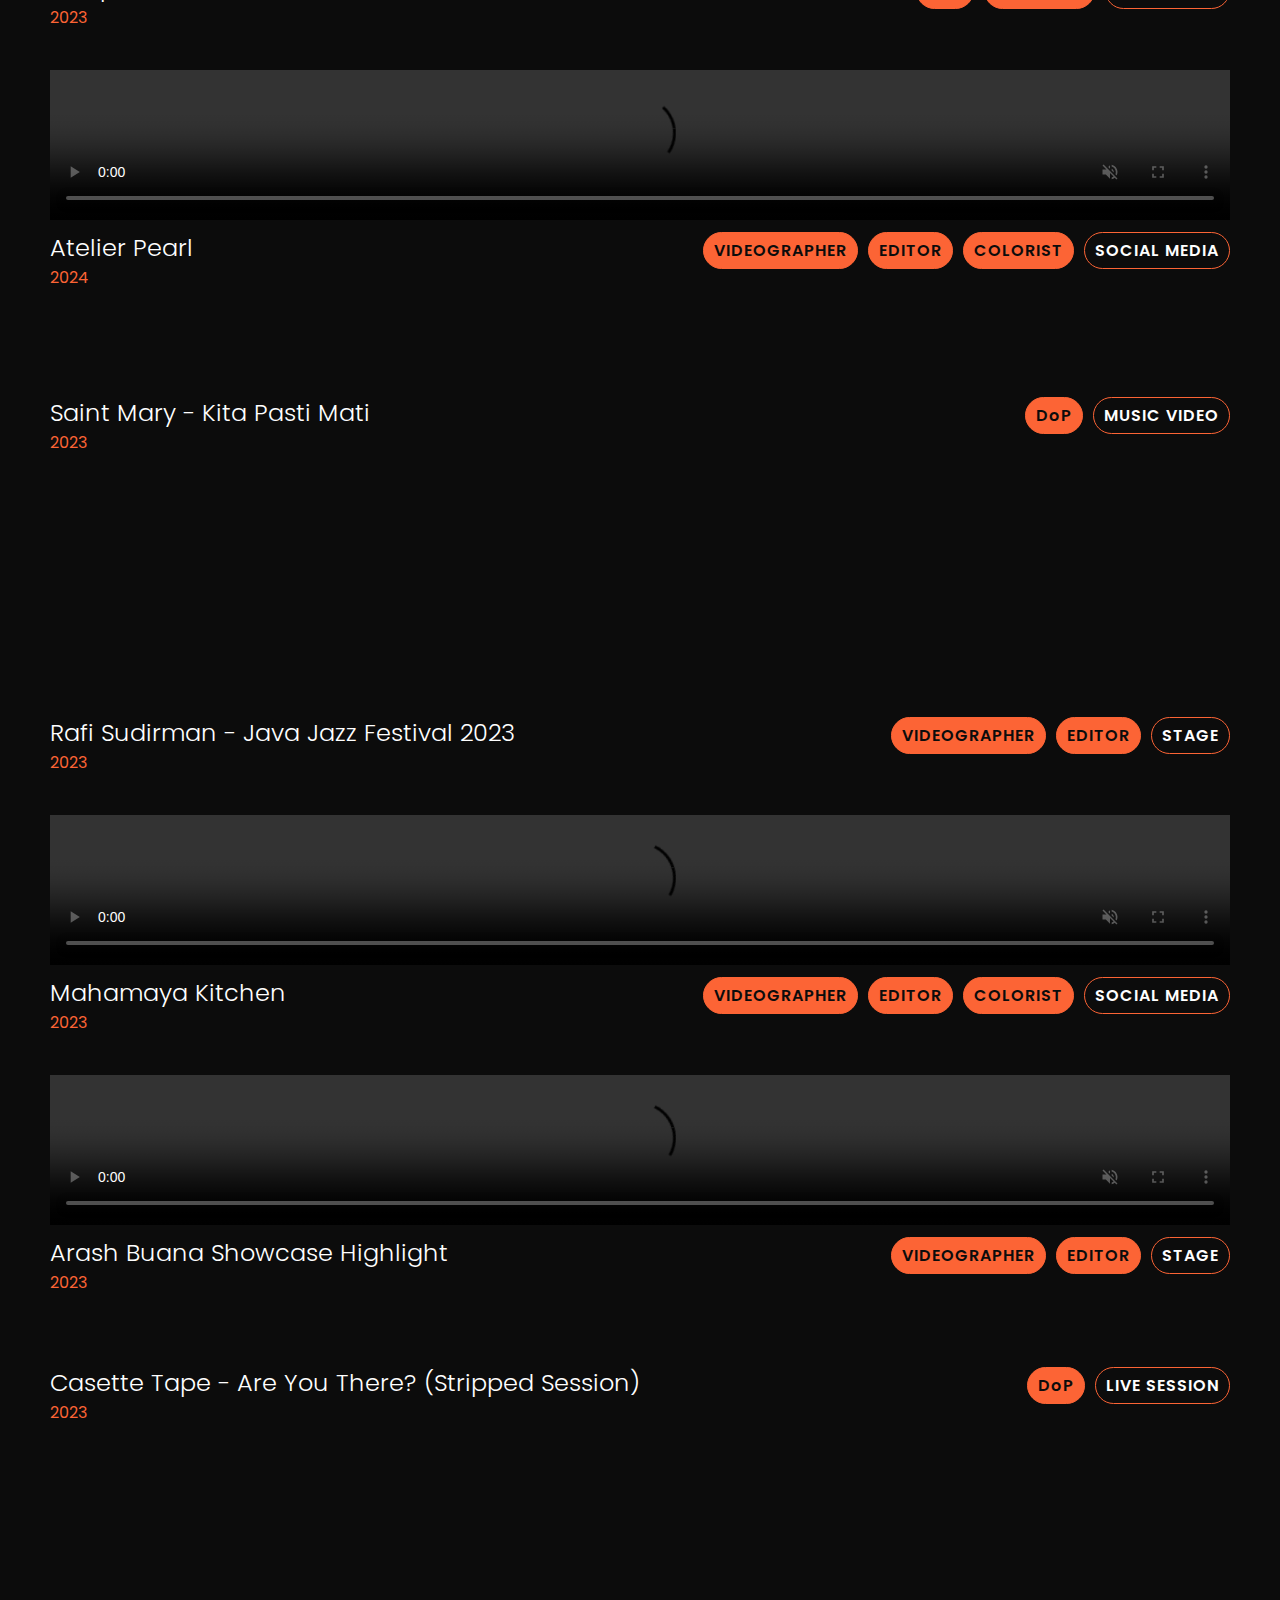
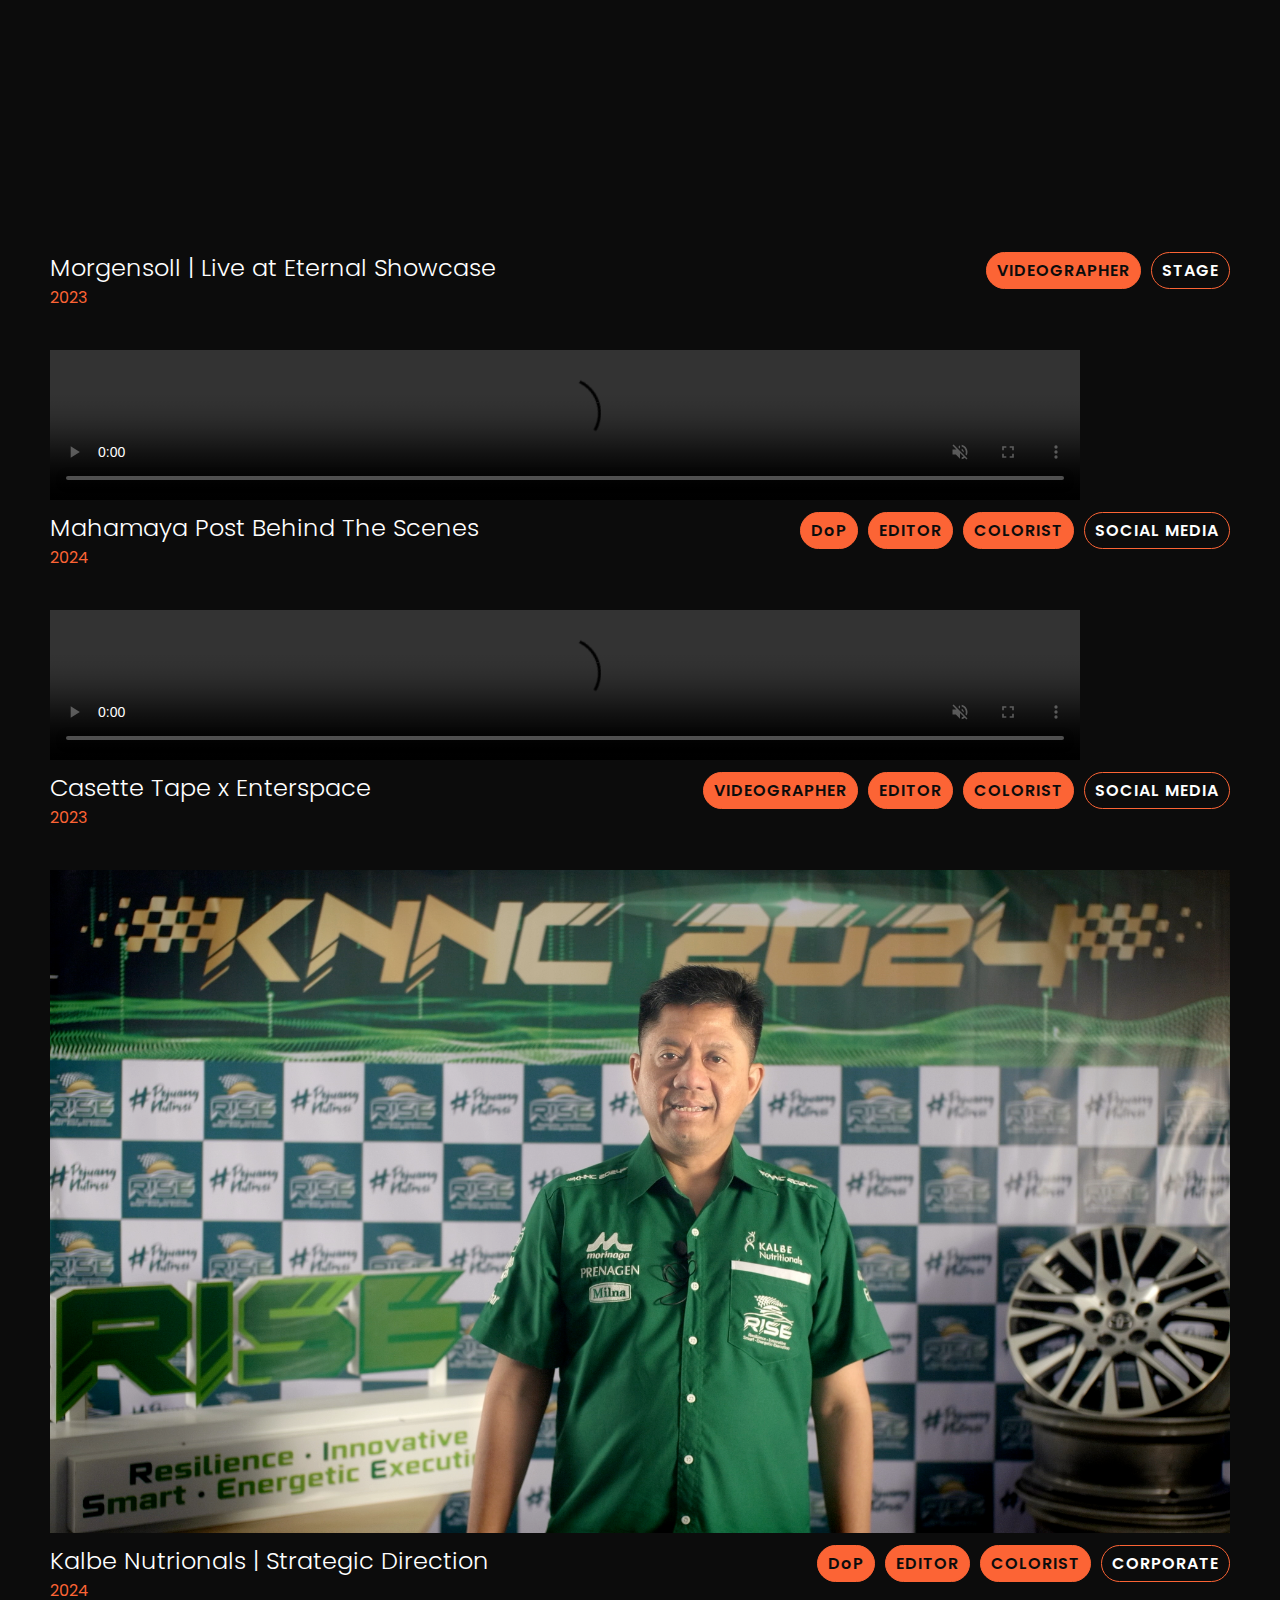
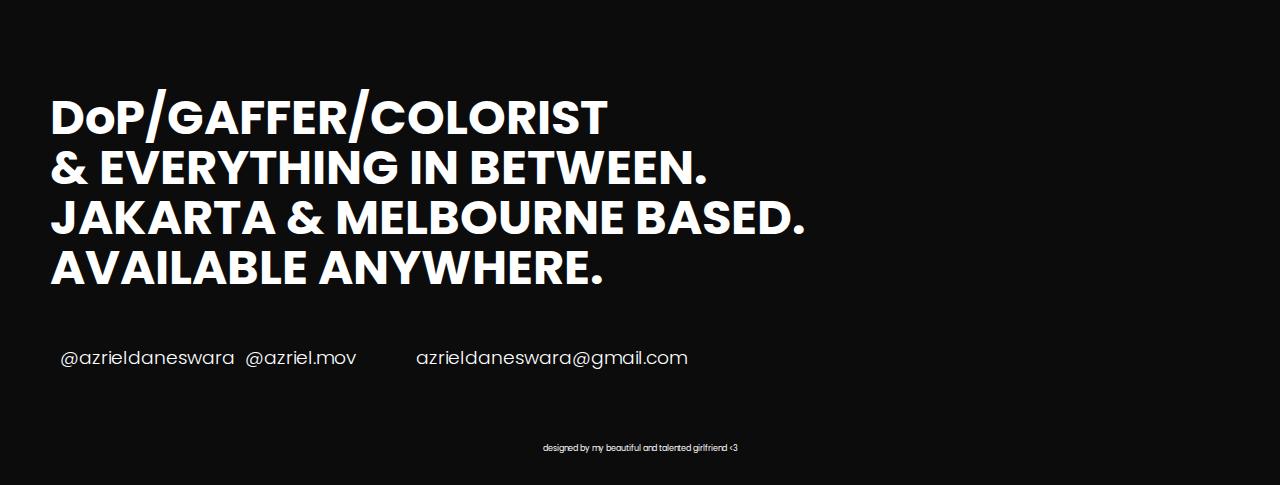
==== commit 25e4e64f: "Update index.html" ====
--- a/index.html
+++ b/index.html
@@ -54,7 +54,7 @@
                     <div>
                         <div>
                             <a href="breakinthewall.html">
-                                <img src="https://mekflari.github.io/azzzriel/IMAGES/breakinthewall3.jpg">
+                                <img src="/IMAGES/breakinthewall3.jpg">
                             </a> 
                         </div>
 
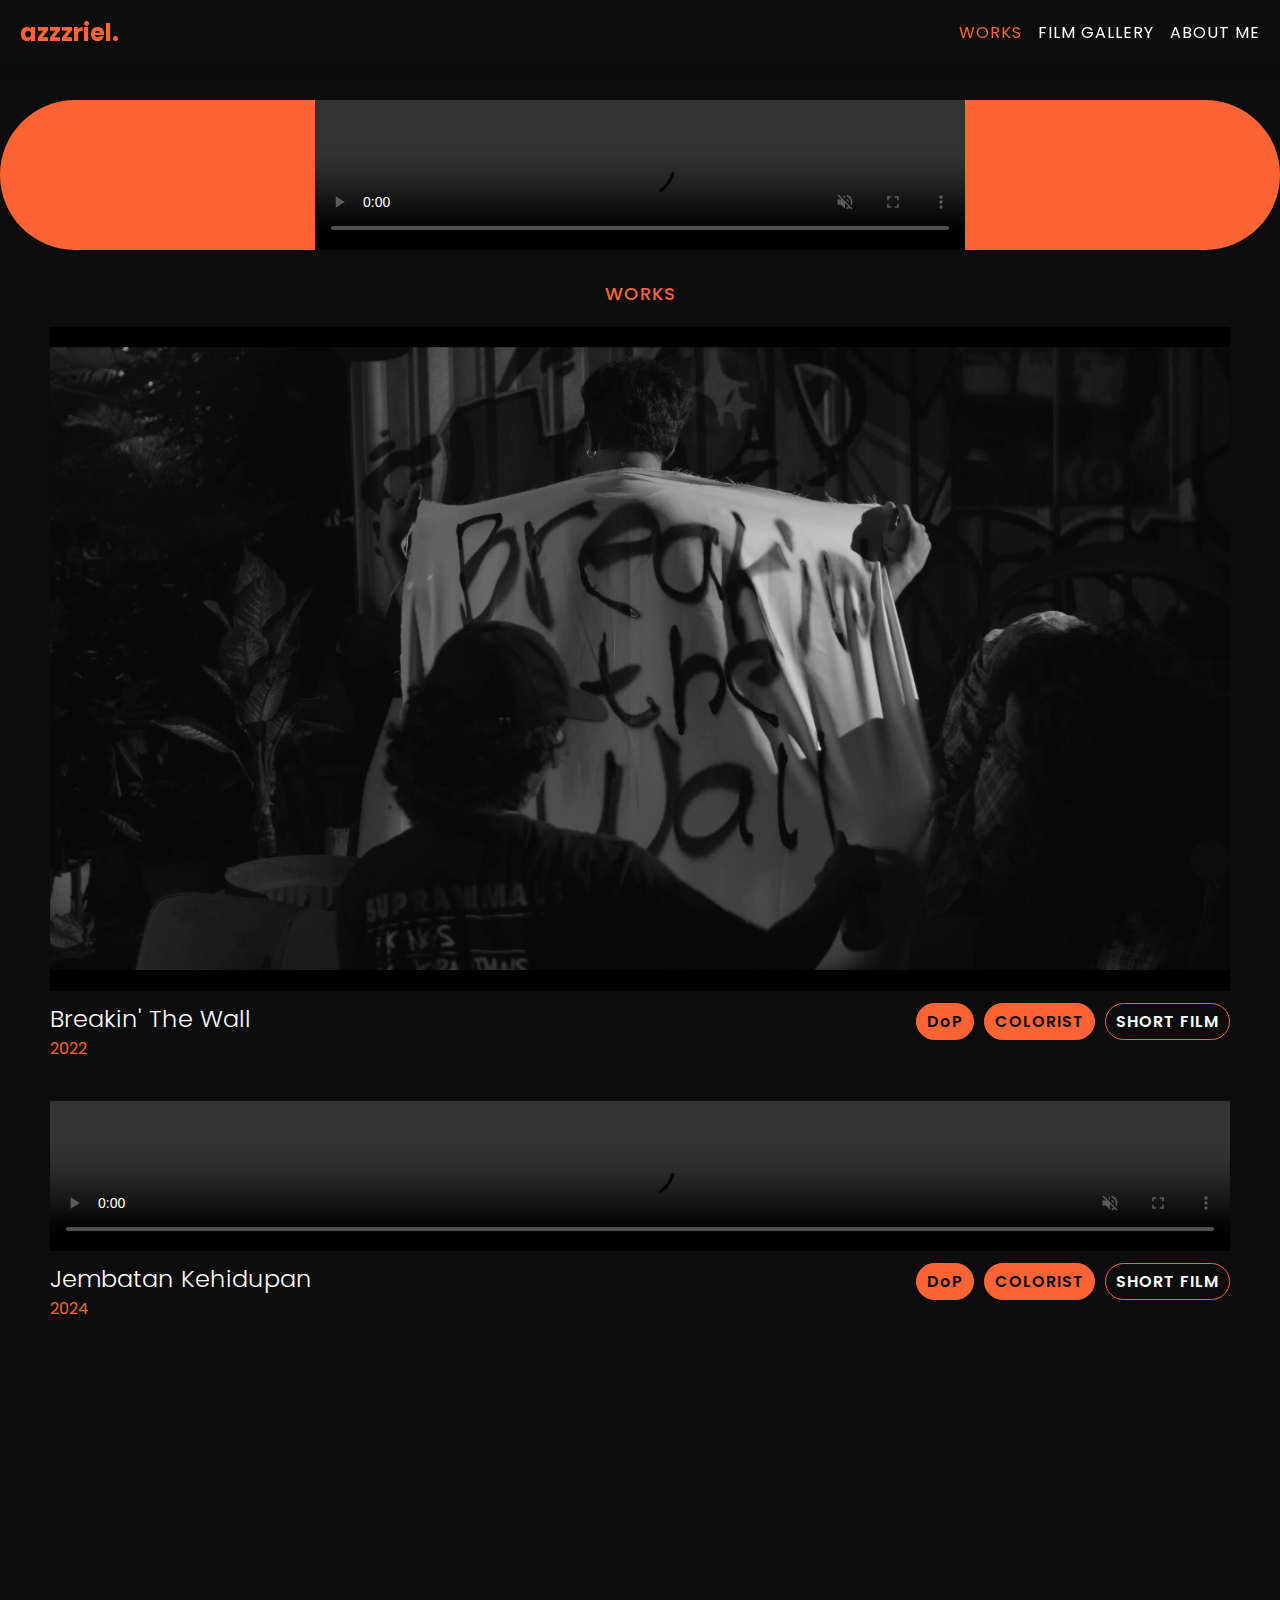
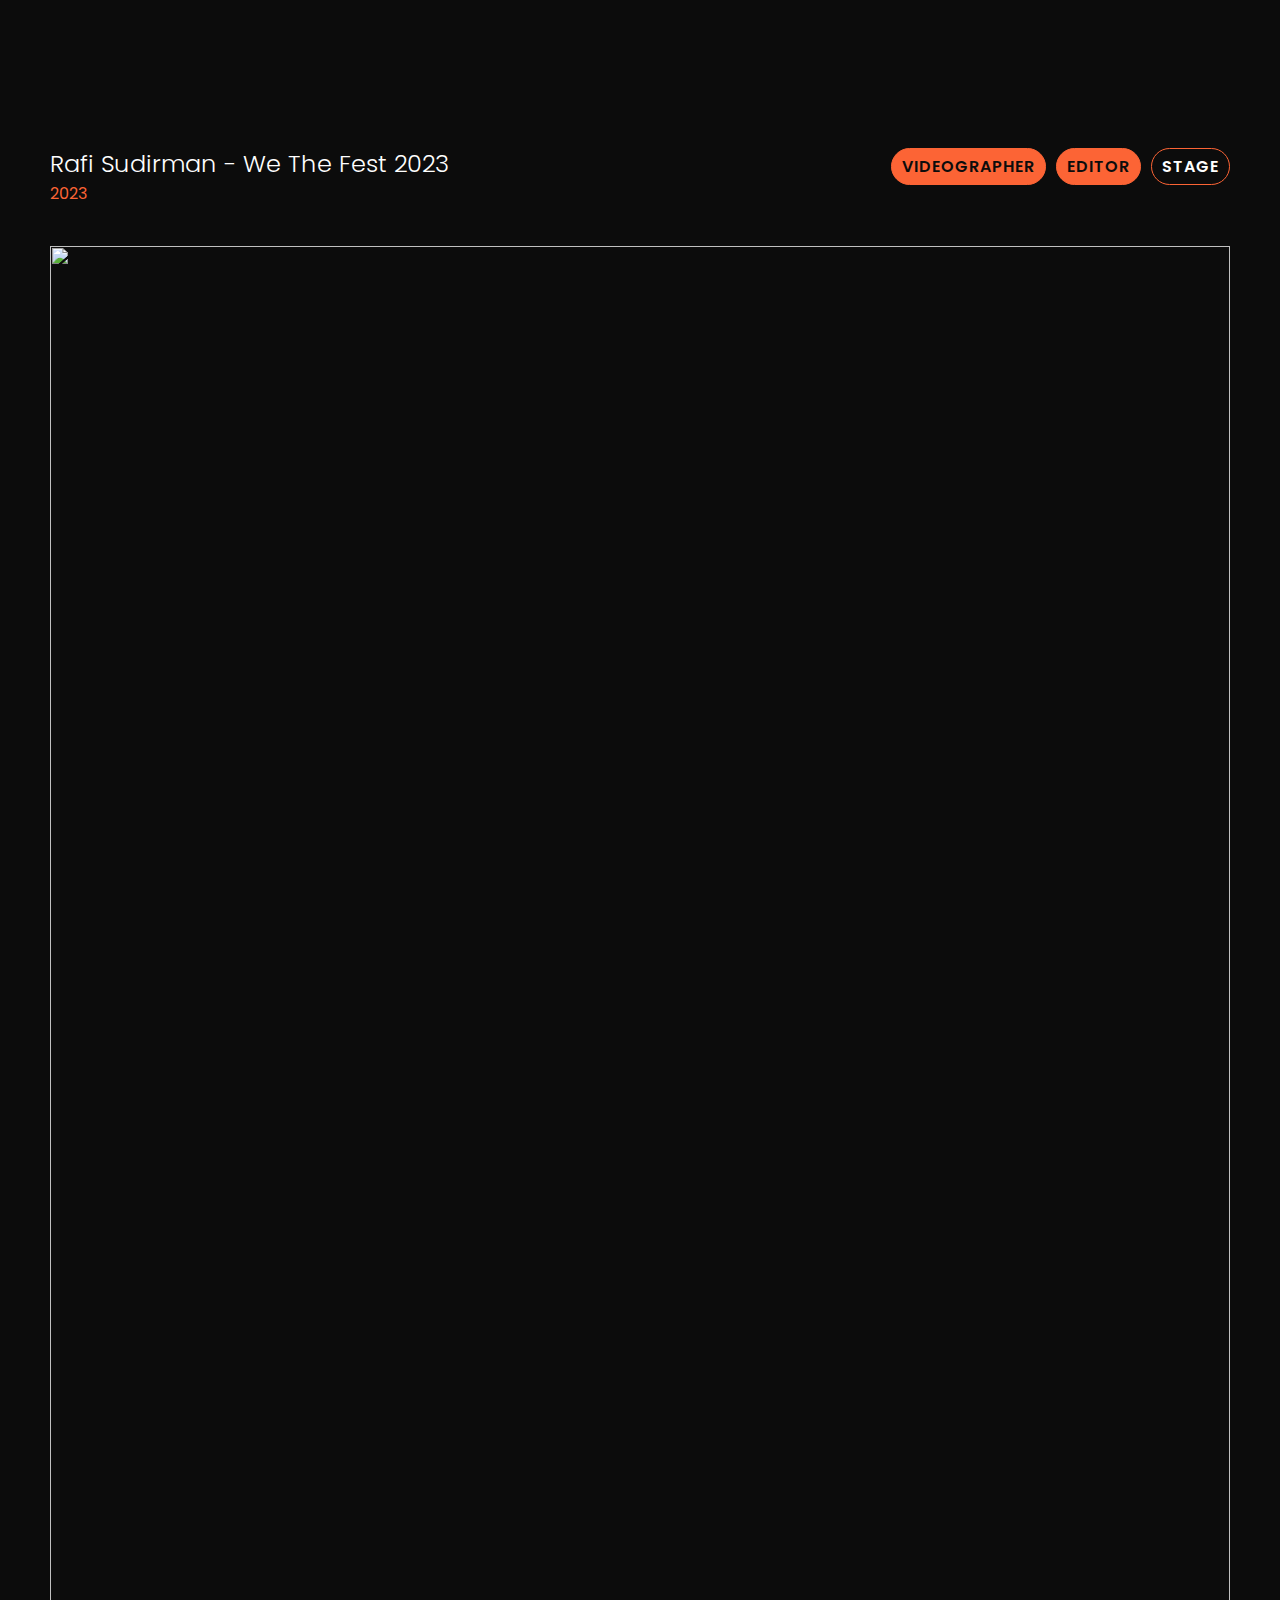
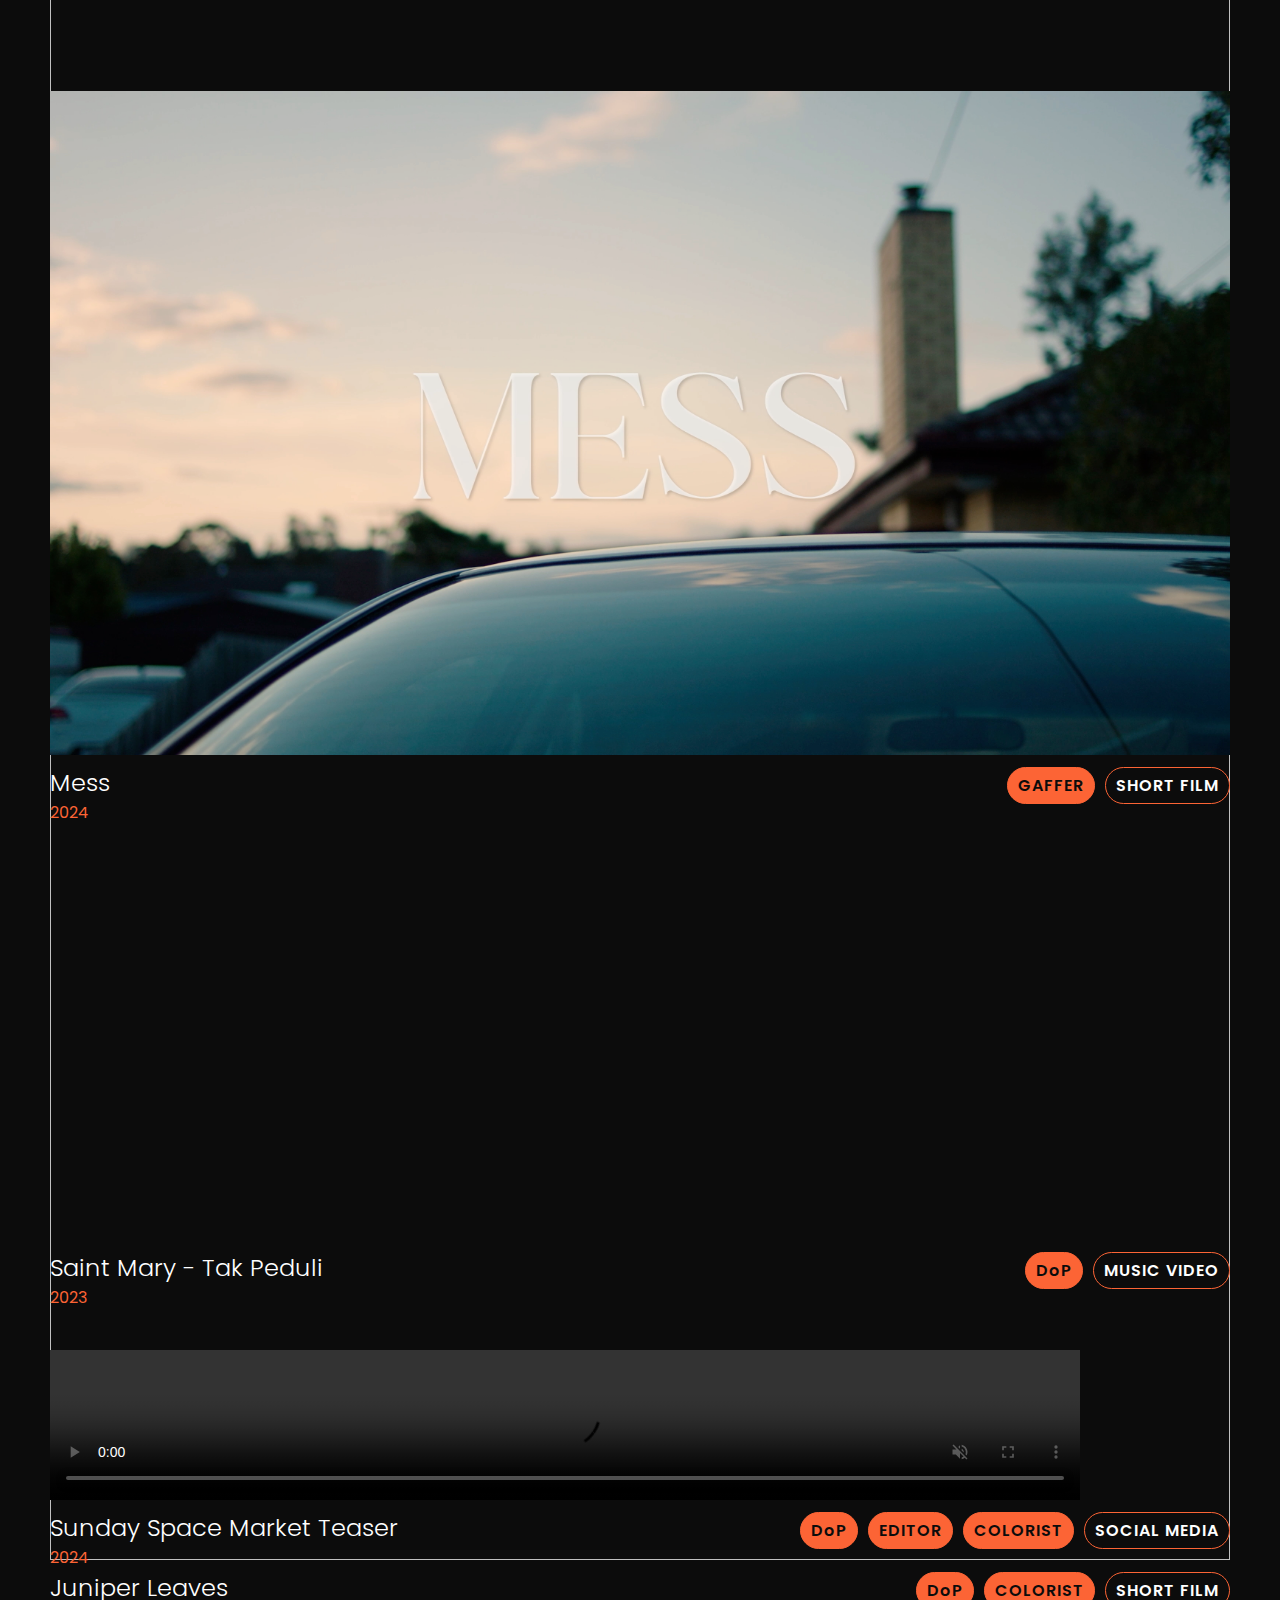
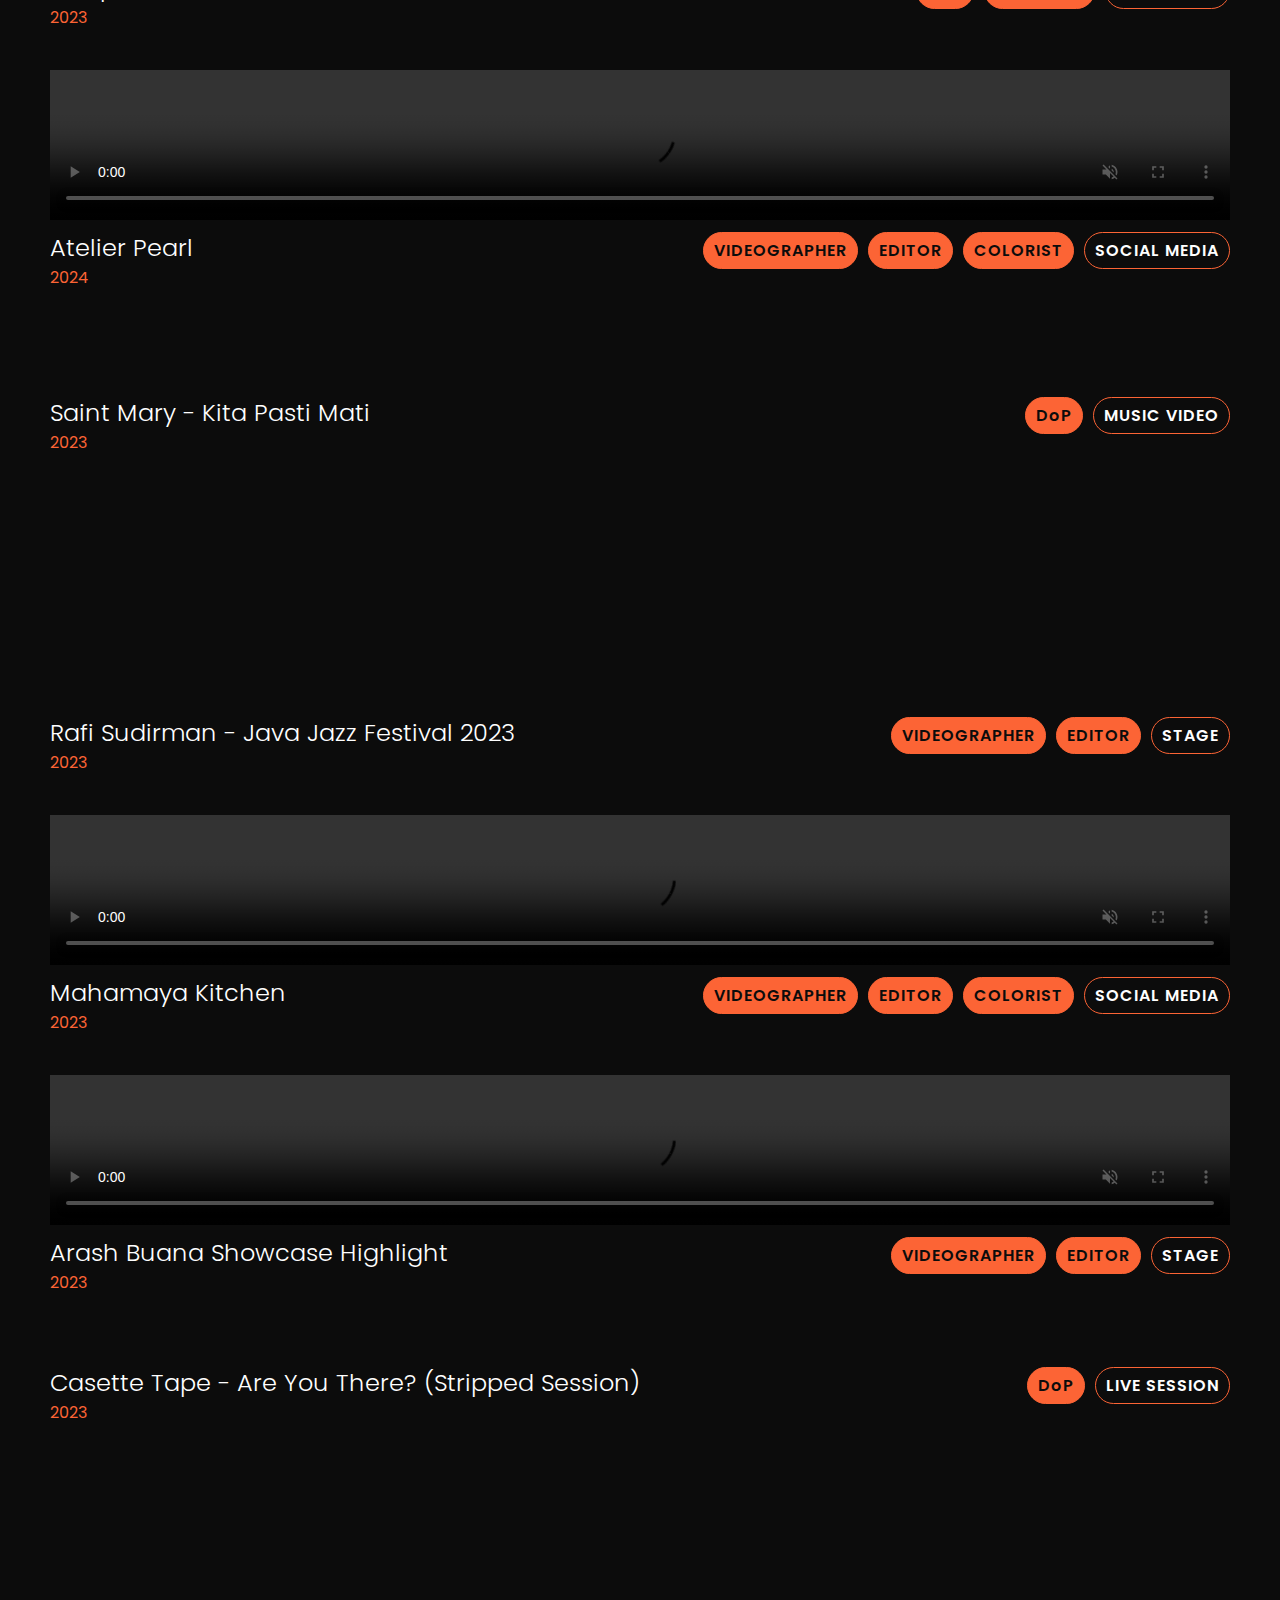
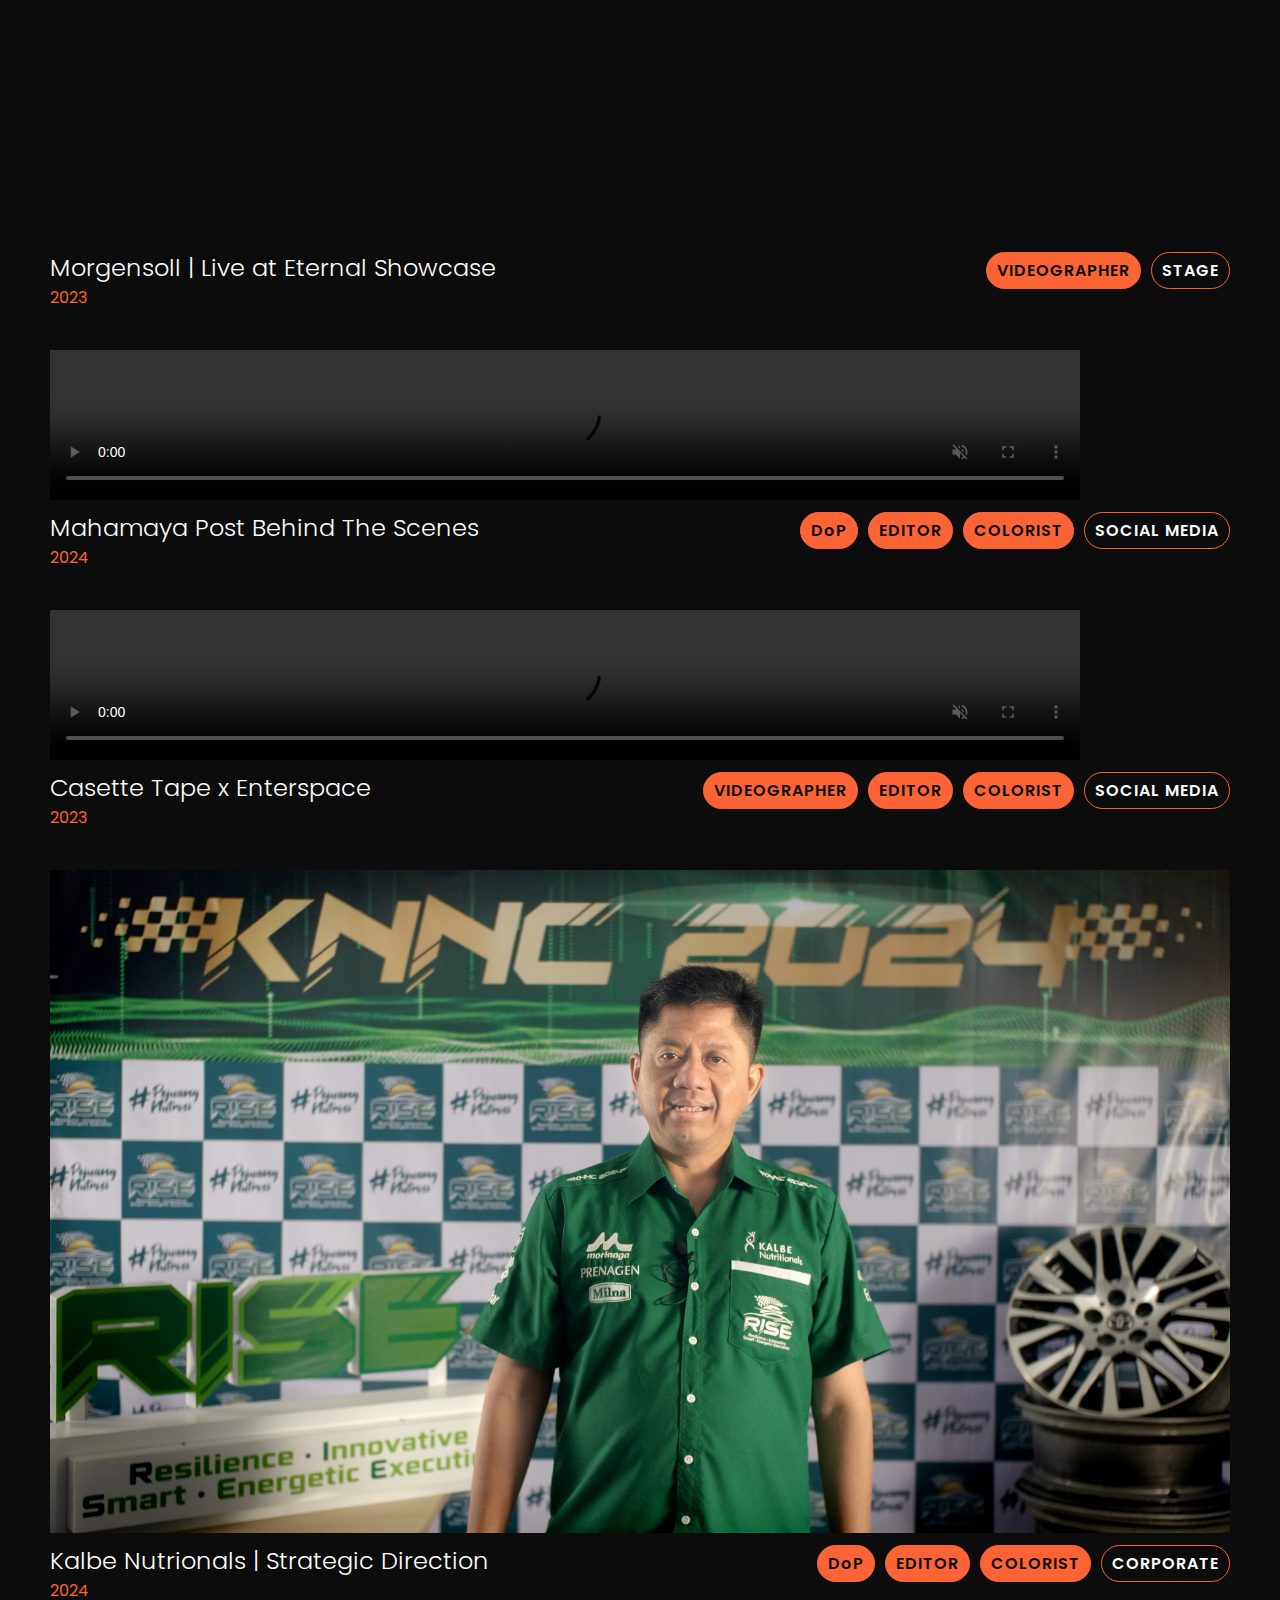
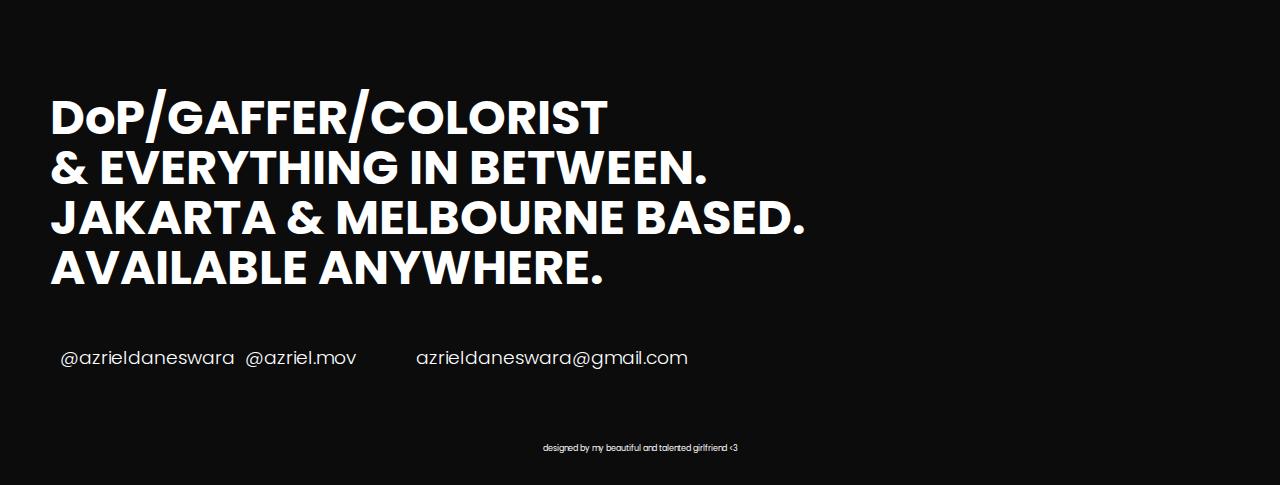
==== commit d83326cc: "Update index.html" ====
--- a/index.html
+++ b/index.html
@@ -10,7 +10,7 @@
     <script type="module" src="https://unpkg.com/ionicons@7.1.0/dist/ionicons/ionicons.esm.js"></script>
     <script nomodule src="https://unpkg.com/ionicons@7.1.0/dist/ionicons/ionicons.js"></script>
     <link href="https://fonts.googleapis.com/css2?family=Poppins:ital,wght@0,100;0,200;0,300;0,400;0,500;0,600;0,700;0,800;0,900;1,100;1,200;1,300;1,400;1,500;1,600;1,700;1,800;1,900&display=swap" rel="stylesheet">
-    <link rel="icon" href="./IMAGES/azriel_logo.png" type="image/x-icon">
+    <link rel="icon" href="/IMAGES/azriel_logo.png" type="image/x-icon">
     <title>azzzriel.</title>
 </head>
 <body>
@@ -39,7 +39,7 @@
                     src="https://www.youtube.com/embed/08TsNVmDS-8?si=S744cr6_Y9NCo9oM" title="YouTube video player" frameborder="0" allow="accelerometer; autoplay; clipboard-write; encrypted-media; gyroscope; picture-in-picture; web-share" referrerpolicy="strict-origin-when-cross-origin" allowfullscreen>
                 </iframe> -->
 
-                <video autoplay loop controls muted src="IMAGES/my everything showreel.mp4"></video>
+                <video autoplay loop controls muted src="/IMAGES/my everything showreel.mp4"></video>
             </div>
 
             <div class="title">
